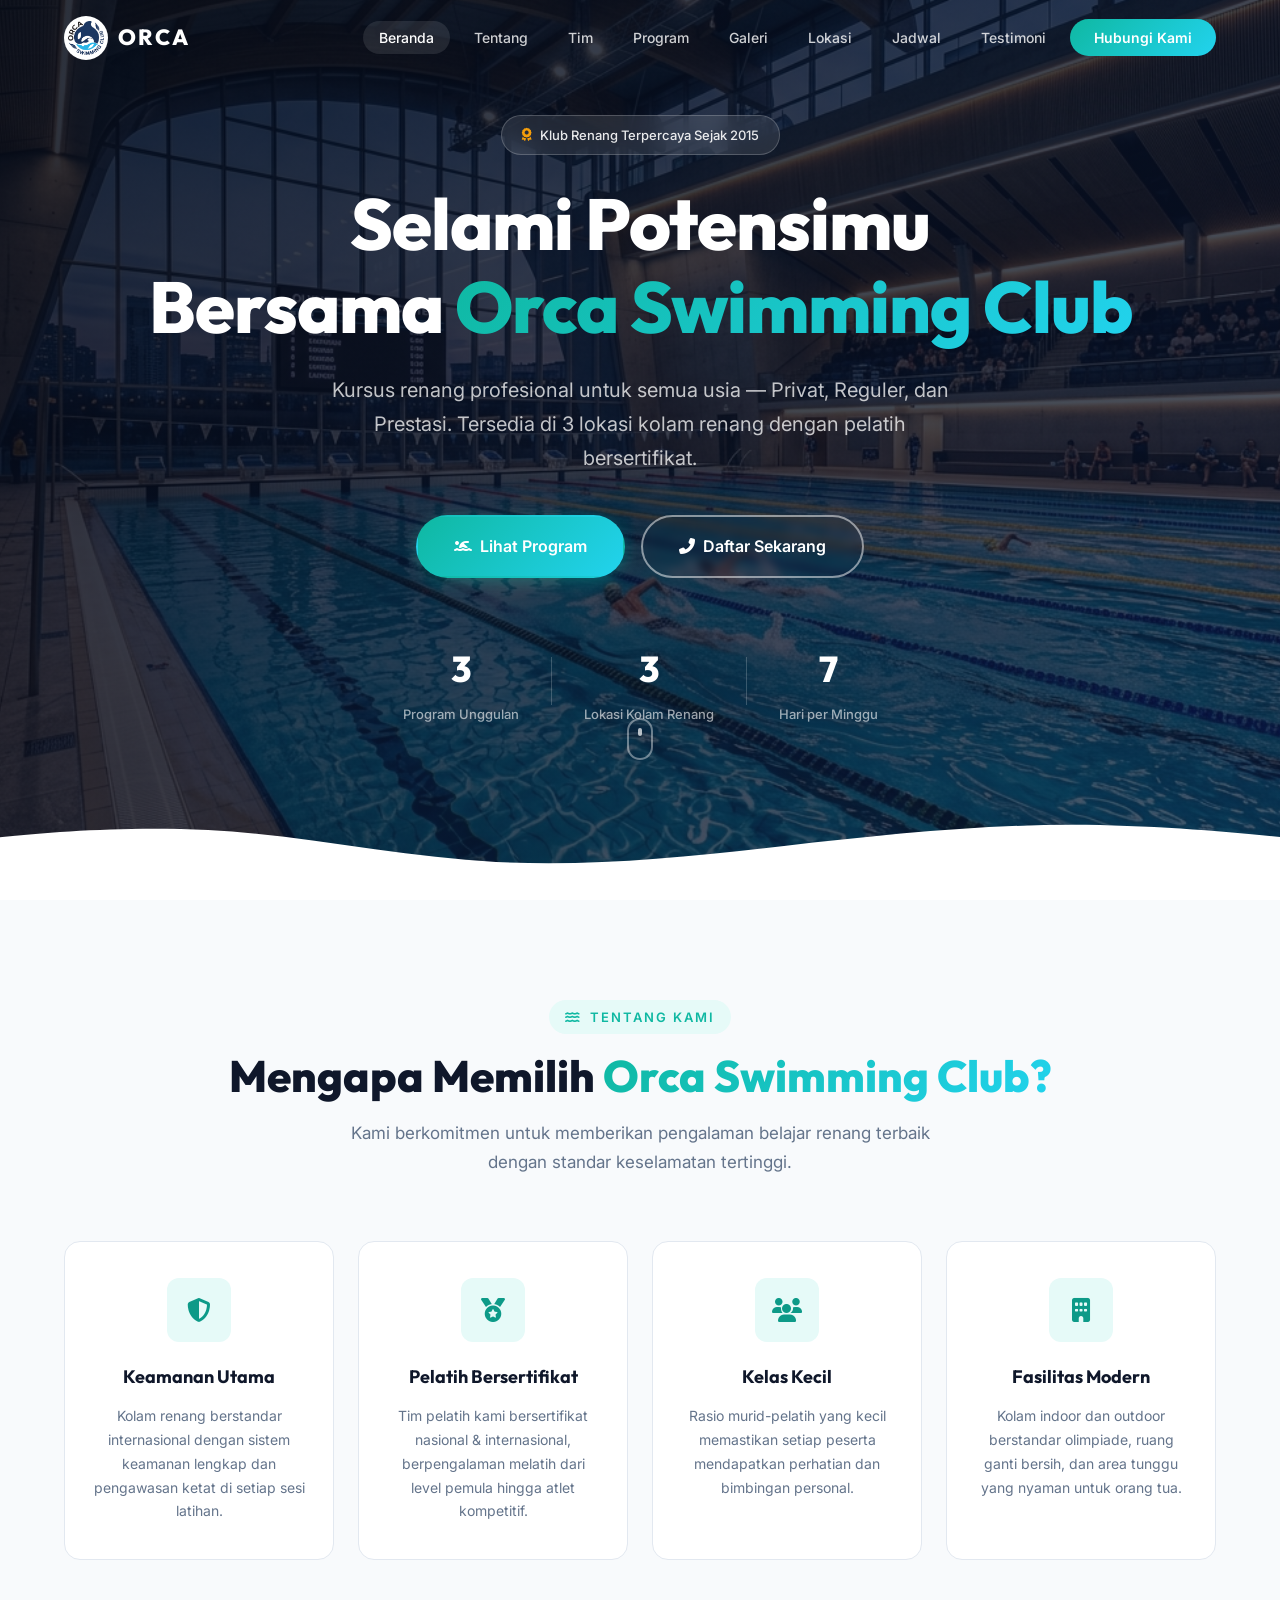
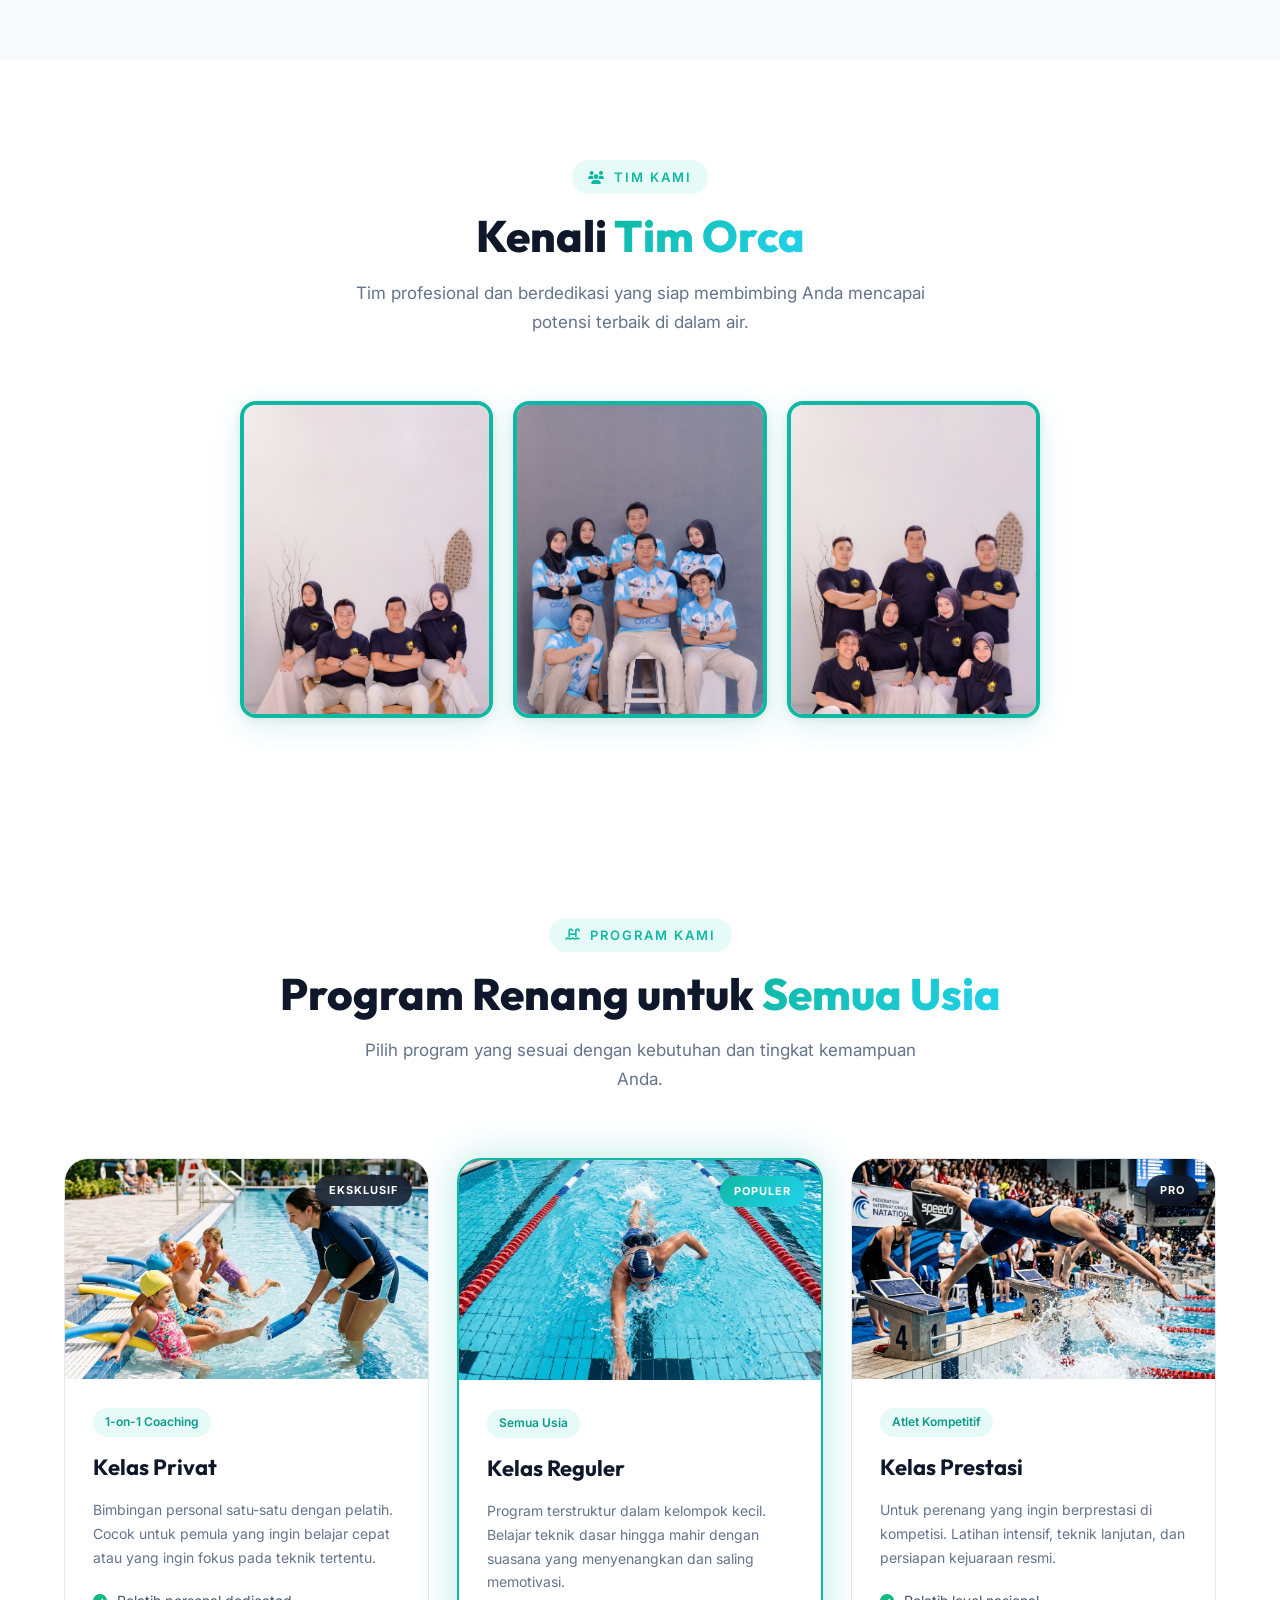
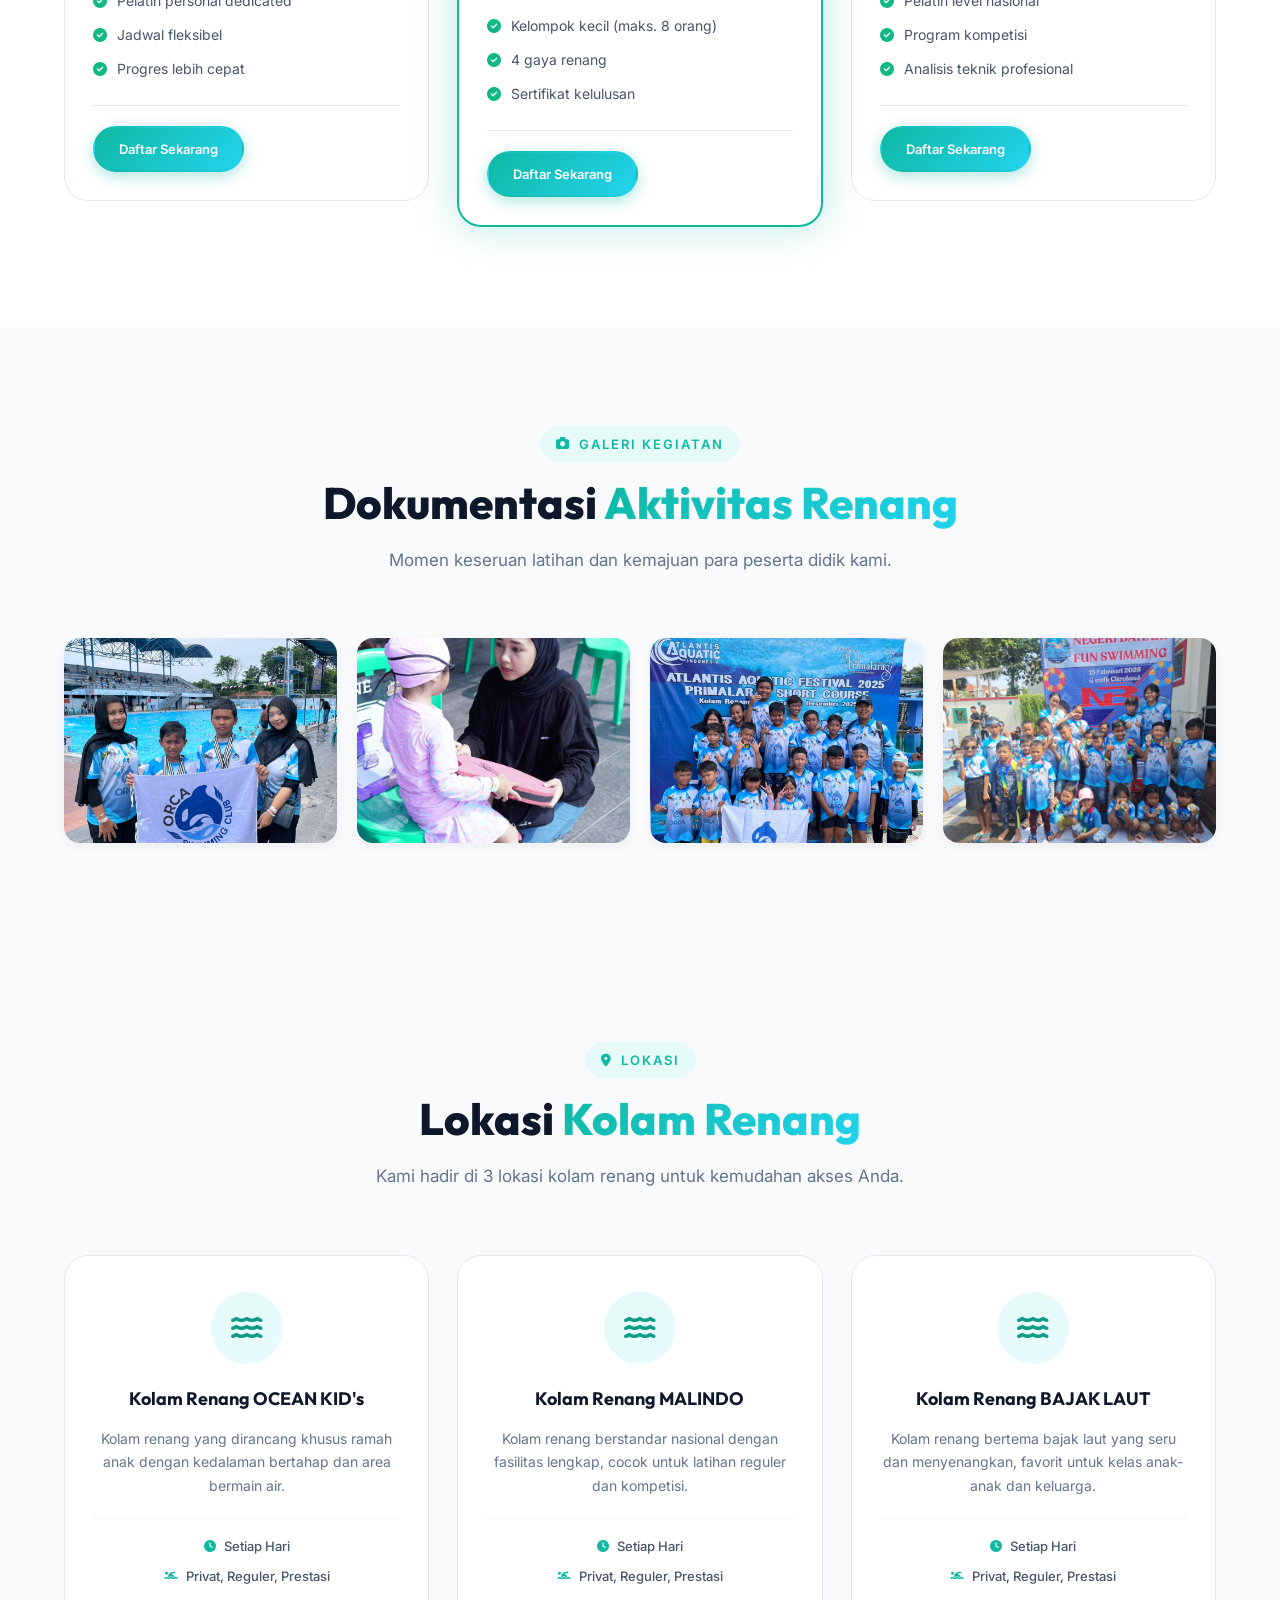
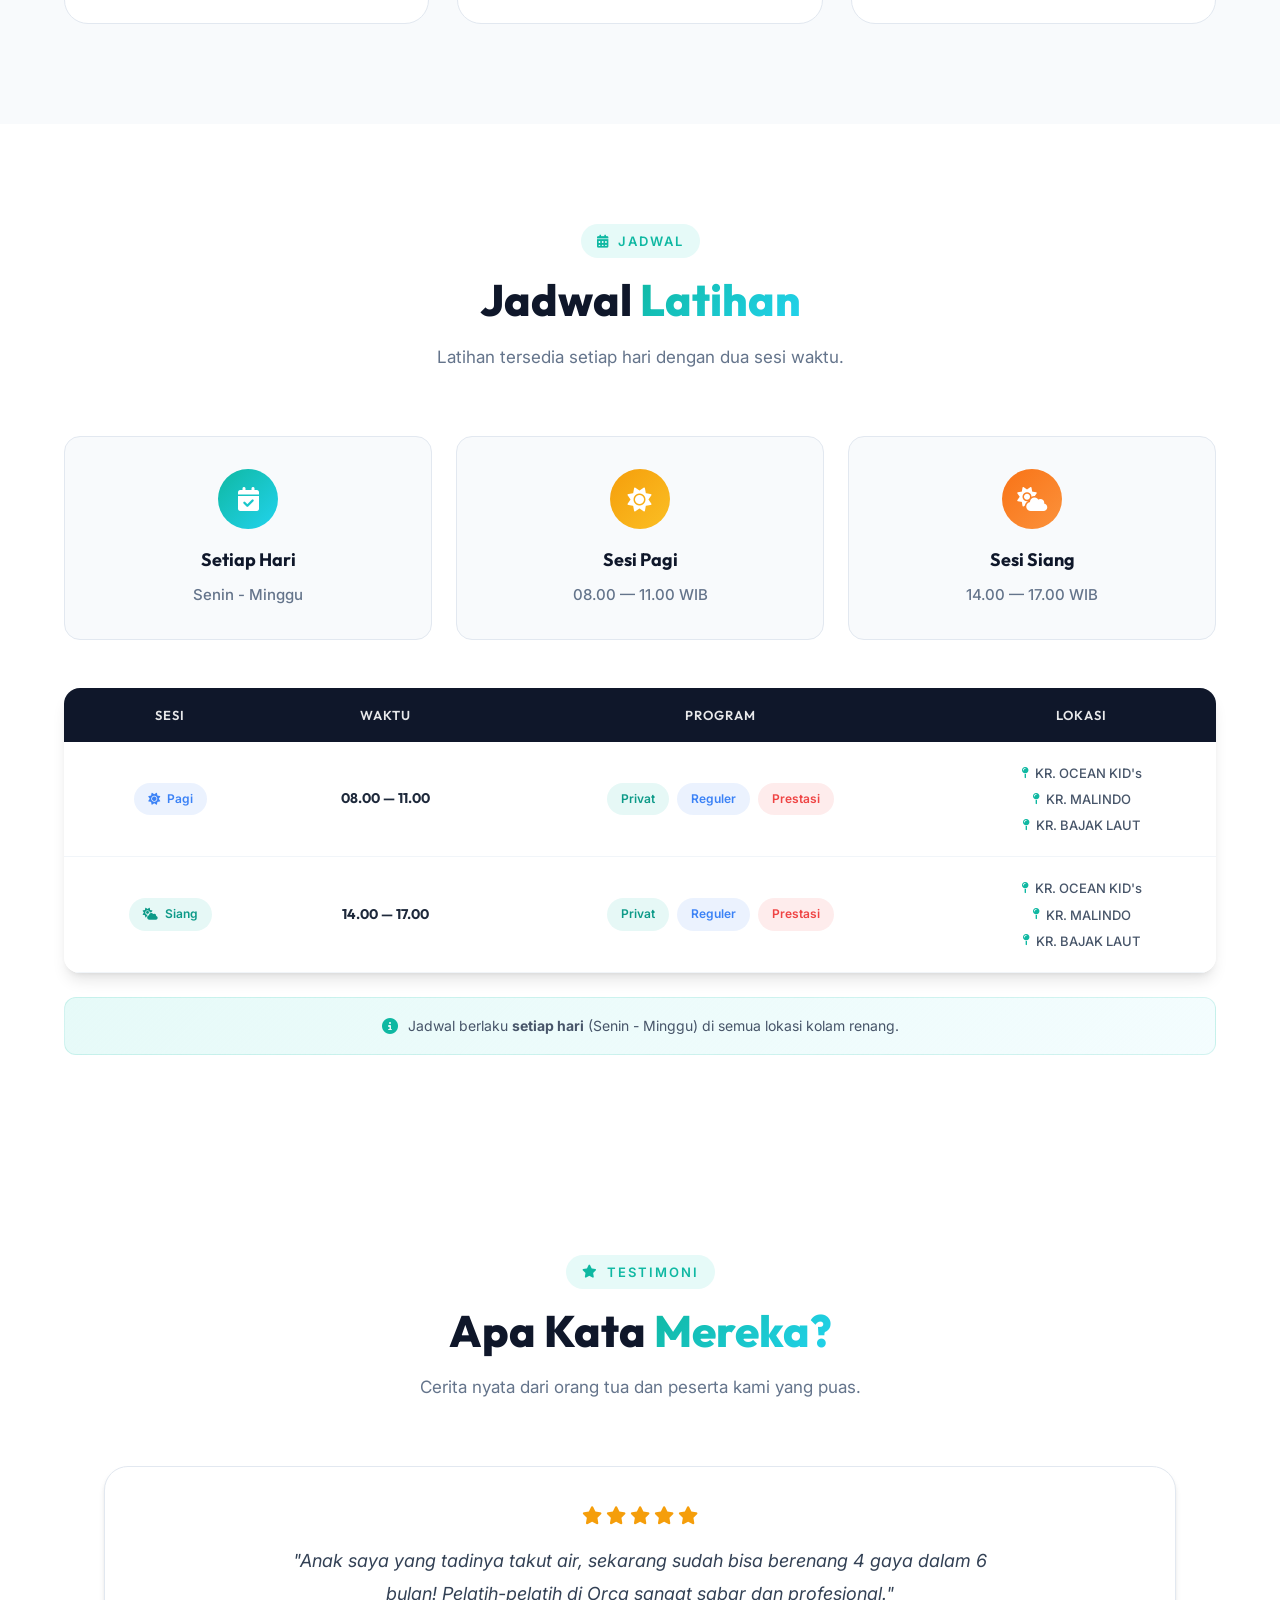
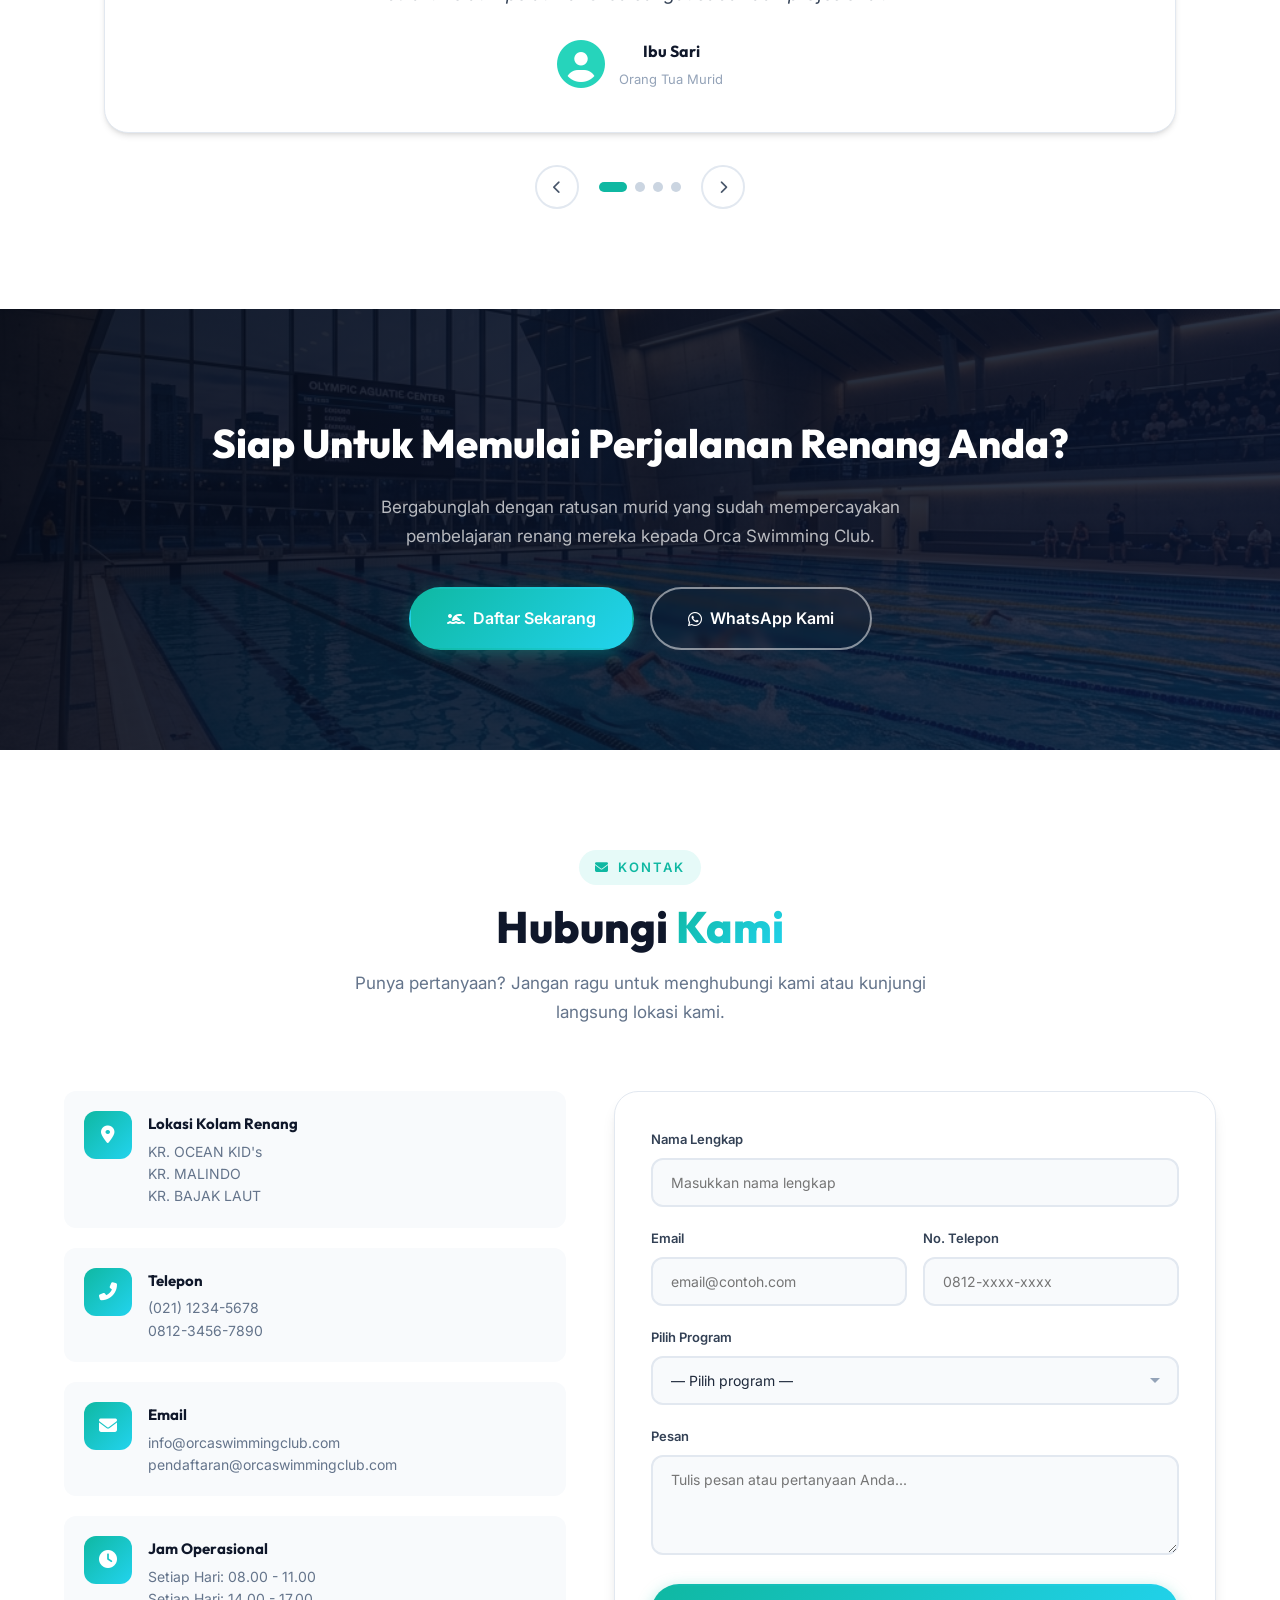
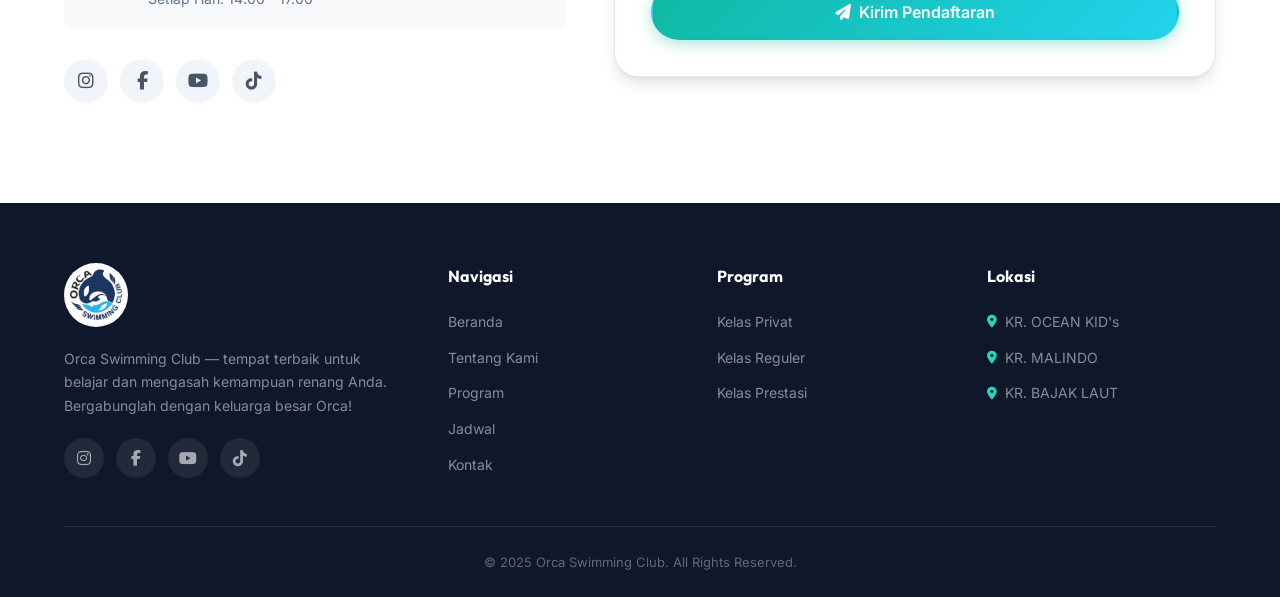
==== index.html @ 42ca0645 "Update logo to logo.png with circular rounded styling" ====
<!DOCTYPE html>
<html lang="id">
<head>
    <meta charset="UTF-8">
    <meta name="viewport" content="width=device-width, initial-scale=1.0">
    <title>Orca Swimming Club — Kursus Renang Terbaik</title>
    <meta name="description" content="Orca Swimming Club menyediakan kursus renang profesional untuk anak-anak, dewasa, dan atlet kompetitif. Bergabunglah sekarang!">
    <link rel="icon" href="assets/images/logo.png" type="image/png">
    <link rel="preconnect" href="https://fonts.googleapis.com">
    <link rel="preconnect" href="https://fonts.gstatic.com" crossorigin>
    <link href="https://fonts.googleapis.com/css2?family=Inter:wght@300;400;500;600;700;800;900&family=Outfit:wght@400;500;600;700;800&display=swap" rel="stylesheet">
    <link rel="stylesheet" href="https://cdnjs.cloudflare.com/ajax/libs/font-awesome/6.5.1/css/all.min.css">
    <link rel="stylesheet" href="style.css">
    <script src="https://identity.netlify.com/v1/netlify-identity-widget.js"></script>
</head>
<body>
    <!-- Preloader -->
    <div id="preloader">
        <div class="preloader-inner">
            <img src="assets/images/logo.png" alt="Orca Logo" class="preloader-logo">
            <div class="preloader-wave">
                <span></span><span></span><span></span><span></span><span></span>
            </div>
        </div>
    </div>

    <!-- Navigation -->
    <nav id="navbar" class="navbar">
        <div class="container nav-container">
            <a href="#home" class="nav-brand">
                <img src="assets/images/logo.png" alt="Orca Swimming Club Logo" class="nav-logo">
                <span class="nav-brand-text">ORCA</span>
            </a>
            <button id="nav-toggle" class="nav-toggle" aria-label="Toggle navigation">
                <span class="hamburger"></span>
            </button>
            <ul id="nav-menu" class="nav-menu">
                <li><a href="#home" class="nav-link active">Beranda</a></li>
                <li><a href="#about" class="nav-link">Tentang</a></li>
                <li><a href="#team" class="nav-link">Tim</a></li>
                <li><a href="#programs" class="nav-link">Program</a></li>
                <li><a href="#gallery" class="nav-link">Galeri</a></li>
                <li><a href="#locations" class="nav-link">Lokasi</a></li>
                <li><a href="#schedule" class="nav-link">Jadwal</a></li>
                <li><a href="#testimonials" class="nav-link">Testimoni</a></li>
                <li><a href="#contact" class="nav-link nav-cta">Hubungi Kami</a></li>
            </ul>
        </div>
    </nav>

    <!-- Hero Section -->
    <section id="home" class="hero">
        <div class="hero-bg">
            <img src="assets/images/hero_bg.png" alt="Olympic Swimming Pool" class="hero-bg-img">
            <div class="hero-overlay"></div>
        </div>
        <!-- Animated water ripple -->
        <div class="water-ripple"></div>
        <div class="container hero-content">
            <div class="hero-badge" data-animate="fade-down">
                <i class="fas fa-award"></i> Klub Renang Terpercaya Sejak 2015
            </div>
            <h1 class="hero-title" data-animate="fade-up">
                Selami Potensimu<br>
                Bersama <span class="text-gradient">Orca Swimming Club</span>
            </h1>
            <p class="hero-subtitle" data-animate="fade-up" data-delay="200">
                Kursus renang profesional untuk semua usia — Privat, Reguler, dan Prestasi. 
                Tersedia di 3 lokasi kolam renang dengan pelatih bersertifikat.
            </p>
            <div class="hero-actions" data-animate="fade-up" data-delay="400">
                <a href="#programs" class="btn btn-primary btn-lg">
                    <i class="fas fa-swimmer"></i> Lihat Program
                </a>
                <a href="#contact" class="btn btn-outline btn-lg">
                    <i class="fas fa-phone-alt"></i> Daftar Sekarang
                </a>
            </div>
            <div class="hero-stats" data-animate="fade-up" data-delay="600">
                <div class="hero-stat">
                    <span class="hero-stat-number" data-count="3">0</span>
                    <span class="hero-stat-label">Program Unggulan</span>
                </div>
                <div class="hero-stat-divider"></div>
                <div class="hero-stat">
                    <span class="hero-stat-number" data-count="3">0</span>
                    <span class="hero-stat-label">Lokasi Kolam Renang</span>
                </div>
                <div class="hero-stat-divider"></div>
                <div class="hero-stat">
                    <span class="hero-stat-number" data-count="7">0</span>
                    <span class="hero-stat-label">Hari per Minggu</span>
                </div>
            </div>
        </div>
        <a href="#about" class="scroll-indicator" aria-label="Scroll down">
            <div class="scroll-mouse">
                <div class="scroll-wheel"></div>
            </div>
        </a>
    </section>

    <!-- About Section -->
    <section id="about" class="about section">
        <div class="container">
            <div class="section-header" data-animate="fade-up">
                <span class="section-tag"><i class="fas fa-water"></i> Tentang Kami</span>
                <h2 class="section-title">Mengapa Memilih <span class="text-gradient">Orca Swimming Club?</span></h2>
                <p class="section-subtitle">Kami berkomitmen untuk memberikan pengalaman belajar renang terbaik dengan standar keselamatan tertinggi.</p>
            </div>
            <div class="about-grid">
                <div class="about-card" data-animate="fade-up" data-delay="0">
                    <div class="about-card-icon">
                        <i class="fas fa-shield-alt"></i>
                    </div>
                    <h3>Keamanan Utama</h3>
                    <p>Kolam renang berstandar internasional dengan sistem keamanan lengkap dan pengawasan ketat di setiap sesi latihan.</p>
                </div>
                <div class="about-card" data-animate="fade-up" data-delay="100">
                    <div class="about-card-icon">
                        <i class="fas fa-medal"></i>
                    </div>
                    <h3>Pelatih Bersertifikat</h3>
                    <p>Tim pelatih kami bersertifikat nasional & internasional, berpengalaman melatih dari level pemula hingga atlet kompetitif.</p>
                </div>
                <div class="about-card" data-animate="fade-up" data-delay="200">
                    <div class="about-card-icon">
                        <i class="fas fa-users"></i>
                    </div>
                    <h3>Kelas Kecil</h3>
                    <p>Rasio murid-pelatih yang kecil memastikan setiap peserta mendapatkan perhatian dan bimbingan personal.</p>
                </div>
                <div class="about-card" data-animate="fade-up" data-delay="300">
                    <div class="about-card-icon">
                        <i class="fas fa-building"></i>
                    </div>
                    <h3>Fasilitas Modern</h3>
                    <p>Kolam indoor dan outdoor berstandar olimpiade, ruang ganti bersih, dan area tunggu yang nyaman untuk orang tua.</p>
                </div>
            </div>
        </div>
    </section>

    <!-- Team Section -->
    <section id="team" class="team section">
        <div class="container">
            <div class="section-header" data-animate="fade-up">
                <span class="section-tag"><i class="fas fa-users"></i> Tim Kami</span>
                <h2 class="section-title">Kenali <span class="text-gradient">Tim Orca</span></h2>
                <p class="section-subtitle">Tim profesional dan berdedikasi yang siap membimbing Anda mencapai potensi terbaik di dalam air.</p>
            </div>
            <div class="team-gallery" data-animate="fade-up" data-delay="100">
                <div class="team-photo-card" data-animate="fade-up" data-delay="100">
                    <img src="assets/images/tim-1.jpeg" alt="Tim Orca Swimming Club">
                </div>
                <div class="team-photo-card" data-animate="fade-up" data-delay="200">
                    <img src="assets/images/tim-2.jpeg" alt="Tim Orca Swimming Club">
                </div>
                <div class="team-photo-card" data-animate="fade-up" data-delay="300">
                    <img src="assets/images/tim-3.jpeg" alt="Tim Orca Swimming Club">
                </div>
            </div>
        </div>
    </section>

    <!-- Programs Section -->
    <section id="programs" class="programs section">
        <div class="container">
            <div class="section-header" data-animate="fade-up">
                <span class="section-tag"><i class="fas fa-swimming-pool"></i> Program Kami</span>
                <h2 class="section-title">Program Renang untuk <span class="text-gradient">Semua Usia</span></h2>
                <p class="section-subtitle">Pilih program yang sesuai dengan kebutuhan dan tingkat kemampuan Anda.</p>
            </div>
            <div class="programs-grid">
                <!-- Privat Program -->
                <div class="program-card" data-animate="fade-up" data-delay="0">
                    <div class="program-card-image">
                        <img src="assets/images/kids_swimming.png" alt="Kelas Privat">
                        <div class="program-card-badge">Eksklusif</div>
                    </div>
                    <div class="program-card-body">
                        <div class="program-card-tag">1-on-1 Coaching</div>
                        <h3 class="program-card-title">Kelas Privat</h3>
                        <p class="program-card-desc">Bimbingan personal satu-satu dengan pelatih. Cocok untuk pemula yang ingin belajar cepat atau yang ingin fokus pada teknik tertentu.</p>
                        <ul class="program-card-features">
                            <li><i class="fas fa-check-circle"></i> Pelatih personal dedicated</li>
                            <li><i class="fas fa-check-circle"></i> Jadwal fleksibel</li>
                            <li><i class="fas fa-check-circle"></i> Progres lebih cepat</li>
                        </ul>
                        <div class="program-card-footer">
                            <a href="#contact" class="btn btn-primary btn-sm">Daftar Sekarang</a>
                        </div>
                    </div>
                </div>
                <!-- Reguler Program -->
                <div class="program-card featured" data-animate="fade-up" data-delay="150">
                    <div class="program-card-image">
                        <img src="assets/images/adults_swimming.png" alt="Kelas Reguler">
                        <div class="program-card-badge featured-badge">Populer</div>
                    </div>
                    <div class="program-card-body">
                        <div class="program-card-tag">Semua Usia</div>
                        <h3 class="program-card-title">Kelas Reguler</h3>
                        <p class="program-card-desc">Program terstruktur dalam kelompok kecil. Belajar teknik dasar hingga mahir dengan suasana yang menyenangkan dan saling memotivasi.</p>
                        <ul class="program-card-features">
                            <li><i class="fas fa-check-circle"></i> Kelompok kecil (maks. 8 orang)</li>
                            <li><i class="fas fa-check-circle"></i> 4 gaya renang</li>
                            <li><i class="fas fa-check-circle"></i> Sertifikat kelulusan</li>
                        </ul>
                        <div class="program-card-footer">
                            <a href="#contact" class="btn btn-primary btn-sm">Daftar Sekarang</a>
                        </div>
                    </div>
                </div>
                <!-- Prestasi Program -->
                <div class="program-card" data-animate="fade-up" data-delay="300">
                    <div class="program-card-image">
                        <img src="assets/images/competitive_swimming.png" alt="Kelas Prestasi">
                        <div class="program-card-badge">Pro</div>
                    </div>
                    <div class="program-card-body">
                        <div class="program-card-tag">Atlet Kompetitif</div>
                        <h3 class="program-card-title">Kelas Prestasi</h3>
                        <p class="program-card-desc">Untuk perenang yang ingin berprestasi di kompetisi. Latihan intensif, teknik lanjutan, dan persiapan kejuaraan resmi.</p>
                        <ul class="program-card-features">
                            <li><i class="fas fa-check-circle"></i> Pelatih level nasional</li>
                            <li><i class="fas fa-check-circle"></i> Program kompetisi</li>
                            <li><i class="fas fa-check-circle"></i> Analisis teknik profesional</li>
                        </ul>
                        <div class="program-card-footer">
                            <a href="#contact" class="btn btn-primary btn-sm">Daftar Sekarang</a>
                        </div>
                    </div>
                </div>
            </div>
        </div>
    </section>

    <!-- Gallery Section -->
    <section id="gallery" class="gallery section" style="background-color: var(--gray-50);">
        <div class="container">
            <div class="section-header" data-animate="fade-up">
                <span class="section-tag"><i class="fas fa-camera"></i> Galeri Kegiatan</span>
                <h2 class="section-title">Dokumentasi <span class="text-gradient">Aktivitas Renang</span></h2>
                <p class="section-subtitle">Momen keseruan latihan dan kemajuan para peserta didik kami.</p>
            </div>
            <div class="activities-grid" id="mainGallery" data-animate="fade-up" data-delay="100">
                <!-- Javascript will load images from localStorage here, but here are some fallbacks -->
                <p style="text-align:center; color:var(--gray-500); grid-column: 1/-1;">Belum ada foto kegiatan.</p>
            </div>
        </div>
    </section>

    <!-- Locations Section -->
    <section id="locations" class="locations section">
        <div class="container">
            <div class="section-header" data-animate="fade-up">
                <span class="section-tag"><i class="fas fa-map-marker-alt"></i> Lokasi</span>
                <h2 class="section-title">Lokasi <span class="text-gradient">Kolam Renang</span></h2>
                <p class="section-subtitle">Kami hadir di 3 lokasi kolam renang untuk kemudahan akses Anda.</p>
            </div>
            <div class="locations-grid">
                <div class="location-card" data-animate="fade-up" data-delay="0">
                    <div class="location-card-icon">
                        <i class="fas fa-water"></i>
                    </div>
                    <h3>Kolam Renang OCEAN KID's</h3>
                    <p>Kolam renang yang dirancang khusus ramah anak dengan kedalaman bertahap dan area bermain air.</p>
                    <div class="location-meta">
                        <span><i class="fas fa-clock"></i> Setiap Hari</span>
                        <span><i class="fas fa-swimmer"></i> Privat, Reguler, Prestasi</span>
                    </div>
                </div>
                <div class="location-card" data-animate="fade-up" data-delay="150">
                    <div class="location-card-icon">
                        <i class="fas fa-water"></i>
                    </div>
                    <h3>Kolam Renang MALINDO</h3>
                    <p>Kolam renang berstandar nasional dengan fasilitas lengkap, cocok untuk latihan reguler dan kompetisi.</p>
                    <div class="location-meta">
                        <span><i class="fas fa-clock"></i> Setiap Hari</span>
                        <span><i class="fas fa-swimmer"></i> Privat, Reguler, Prestasi</span>
                    </div>
                </div>
                <div class="location-card" data-animate="fade-up" data-delay="300">
                    <div class="location-card-icon">
                        <i class="fas fa-water"></i>
                    </div>
                    <h3>Kolam Renang BAJAK LAUT</h3>
                    <p>Kolam renang bertema bajak laut yang seru dan menyenangkan, favorit untuk kelas anak-anak dan keluarga.</p>
                    <div class="location-meta">
                        <span><i class="fas fa-clock"></i> Setiap Hari</span>
                        <span><i class="fas fa-swimmer"></i> Privat, Reguler, Prestasi</span>
                    </div>
                </div>
            </div>
        </div>
    </section>

    <!-- Schedule Section -->
    <section id="schedule" class="schedule section">
        <div class="container">
            <div class="section-header" data-animate="fade-up">
                <span class="section-tag"><i class="fas fa-calendar-alt"></i> Jadwal</span>
                <h2 class="section-title">Jadwal <span class="text-gradient">Latihan</span></h2>
                <p class="section-subtitle">Latihan tersedia setiap hari dengan dua sesi waktu.</p>
            </div>
            <div class="schedule-info-cards" data-animate="fade-up" data-delay="100">
                <div class="schedule-info-card">
                    <div class="schedule-info-icon">
                        <i class="fas fa-calendar-check"></i>
                    </div>
                    <h3>Setiap Hari</h3>
                    <p>Senin - Minggu</p>
                </div>
                <div class="schedule-info-card">
                    <div class="schedule-info-icon morning">
                        <i class="fas fa-sun"></i>
                    </div>
                    <h3>Sesi Pagi</h3>
                    <p>08.00 — 11.00 WIB</p>
                </div>
                <div class="schedule-info-card">
                    <div class="schedule-info-icon afternoon">
                        <i class="fas fa-cloud-sun"></i>
                    </div>
                    <h3>Sesi Siang</h3>
                    <p>14.00 — 17.00 WIB</p>
                </div>
            </div>
            <div class="schedule-table-wrapper active" data-animate="fade-up" data-delay="200">
                <table class="schedule-table">
                    <thead>
                        <tr>
                            <th>Sesi</th>
                            <th>Waktu</th>
                            <th>Program</th>
                            <th>Lokasi</th>
                        </tr>
                    </thead>
                    <tbody>
                        <tr>
                            <td><span class="schedule-badge kids"><i class="fas fa-sun"></i> Pagi</span></td>
                            <td class="time-cell">08.00 — 11.00</td>
                            <td>
                                <span class="schedule-badge adults">Privat</span>
                                <span class="schedule-badge kids">Reguler</span>
                                <span class="schedule-badge competitive">Prestasi</span>
                            </td>
                            <td>
                                <div class="schedule-locations">
                                    <span><i class="fas fa-map-pin"></i> KR. OCEAN KID's</span>
                                    <span><i class="fas fa-map-pin"></i> KR. MALINDO</span>
                                    <span><i class="fas fa-map-pin"></i> KR. BAJAK LAUT</span>
                                </div>
                            </td>
                        </tr>
                        <tr>
                            <td><span class="schedule-badge adults"><i class="fas fa-cloud-sun"></i> Siang</span></td>
                            <td class="time-cell">14.00 — 17.00</td>
                            <td>
                                <span class="schedule-badge adults">Privat</span>
                                <span class="schedule-badge kids">Reguler</span>
                                <span class="schedule-badge competitive">Prestasi</span>
                            </td>
                            <td>
                                <div class="schedule-locations">
                                    <span><i class="fas fa-map-pin"></i> KR. OCEAN KID's</span>
                                    <span><i class="fas fa-map-pin"></i> KR. MALINDO</span>
                                    <span><i class="fas fa-map-pin"></i> KR. BAJAK LAUT</span>
                                </div>
                            </td>
                        </tr>
                    </tbody>
                </table>
            </div>
            <div class="schedule-note" data-animate="fade-up" data-delay="300">
                <i class="fas fa-info-circle"></i>
                <p>Jadwal berlaku <strong>setiap hari</strong> (Senin - Minggu) di semua lokasi kolam renang.</p>
            </div>
        </div>
    </section>

    <!-- Testimonials Section -->
    <section id="testimonials" class="testimonials section">
        <div class="container">
            <div class="section-header" data-animate="fade-up">
                <span class="section-tag"><i class="fas fa-star"></i> Testimoni</span>
                <h2 class="section-title">Apa Kata <span class="text-gradient">Mereka?</span></h2>
                <p class="section-subtitle">Cerita nyata dari orang tua dan peserta kami yang puas.</p>
            </div>
            <div class="testimonials-slider" data-animate="fade-up" data-delay="200">
                <div class="testimonial-track" id="testimonial-track">
                    <div class="testimonial-card">
                        <div class="testimonial-stars">
                            <i class="fas fa-star"></i><i class="fas fa-star"></i><i class="fas fa-star"></i><i class="fas fa-star"></i><i class="fas fa-star"></i>
                        </div>
                        <p class="testimonial-text">"Anak saya yang tadinya takut air, sekarang sudah bisa berenang 4 gaya dalam 6 bulan! Pelatih-pelatih di Orca sangat sabar dan profesional."</p>
                        <div class="testimonial-author">
                            <div class="testimonial-avatar">
                                <i class="fas fa-user-circle"></i>
                            </div>
                            <div>
                                <strong>Ibu Sari</strong>
                                <span>Orang Tua Murid</span>
                            </div>
                        </div>
                    </div>
                    <div class="testimonial-card">
                        <div class="testimonial-stars">
                            <i class="fas fa-star"></i><i class="fas fa-star"></i><i class="fas fa-star"></i><i class="fas fa-star"></i><i class="fas fa-star"></i>
                        </div>
                        <p class="testimonial-text">"Saya belajar renang di usia 35 tahun dan tidak pernah menyesal memilih Orca. Sekarang renang sudah jadi hobi rutin saya setiap minggu."</p>
                        <div class="testimonial-author">
                            <div class="testimonial-avatar">
                                <i class="fas fa-user-circle"></i>
                            </div>
                            <div>
                                <strong>Pak Budi</strong>
                                <span>Peserta Kelas Dewasa</span>
                            </div>
                        </div>
                    </div>
                    <div class="testimonial-card">
                        <div class="testimonial-stars">
                            <i class="fas fa-star"></i><i class="fas fa-star"></i><i class="fas fa-star"></i><i class="fas fa-star"></i><i class="fas fa-star"></i>
                        </div>
                        <p class="testimonial-text">"Berkat program kompetitif Orca, anak saya berhasil meraih medali emas di kejuaraan renang daerah. Terima kasih Orca!"</p>
                        <div class="testimonial-author">
                            <div class="testimonial-avatar">
                                <i class="fas fa-user-circle"></i>
                            </div>
                            <div>
                                <strong>Pak Andi</strong>
                                <span>Orang Tua Atlet</span>
                            </div>
                        </div>
                    </div>
                    <div class="testimonial-card">
                        <div class="testimonial-stars">
                            <i class="fas fa-star"></i><i class="fas fa-star"></i><i class="fas fa-star"></i><i class="fas fa-star"></i><i class="fas fa-star-half-alt"></i>
                        </div>
                        <p class="testimonial-text">"Fasilitas bersih, pelatih ramah, dan jadwal fleksibel. Tiga anak saya semua belajar renang di sini. Highly recommended!"</p>
                        <div class="testimonial-author">
                            <div class="testimonial-avatar">
                                <i class="fas fa-user-circle"></i>
                            </div>
                            <div>
                                <strong>Ibu Dewi</strong>
                                <span>Orang Tua 3 Murid</span>
                            </div>
                        </div>
                    </div>
                </div>
                <div class="testimonial-controls">
                    <button id="prev-testimonial" class="testimonial-btn" aria-label="Previous testimonial">
                        <i class="fas fa-chevron-left"></i>
                    </button>
                    <div class="testimonial-dots" id="testimonial-dots"></div>
                    <button id="next-testimonial" class="testimonial-btn" aria-label="Next testimonial">
                        <i class="fas fa-chevron-right"></i>
                    </button>
                </div>
            </div>
        </div>
    </section>

    <!-- CTA Section -->
    <section class="cta-section">
        <div class="cta-bg">
            <img src="assets/images/hero_bg.png" alt="Swimming Pool" class="cta-bg-img">
            <div class="cta-overlay"></div>
        </div>
        <div class="container cta-content" data-animate="fade-up">
            <h2 class="cta-title">Siap Untuk Memulai Perjalanan Renang Anda?</h2>
            <p class="cta-subtitle">Bergabunglah dengan ratusan murid yang sudah mempercayakan pembelajaran renang mereka kepada Orca Swimming Club.</p>
            <div class="cta-actions">
                <a href="#contact" class="btn btn-primary btn-lg"><i class="fas fa-swimmer"></i> Daftar Sekarang</a>
                <a href="https://wa.me/6281234567890" class="btn btn-outline btn-lg" target="_blank"><i class="fab fa-whatsapp"></i> WhatsApp Kami</a>
            </div>
        </div>
    </section>

    <!-- Contact Section -->
    <section id="contact" class="contact section">
        <div class="container">
            <div class="section-header" data-animate="fade-up">
                <span class="section-tag"><i class="fas fa-envelope"></i> Kontak</span>
                <h2 class="section-title">Hubungi <span class="text-gradient">Kami</span></h2>
                <p class="section-subtitle">Punya pertanyaan? Jangan ragu untuk menghubungi kami atau kunjungi langsung lokasi kami.</p>
            </div>
            <div class="contact-grid">
                <div class="contact-info" data-animate="fade-up" data-delay="0">
                    <div class="contact-info-card">
                        <div class="contact-icon">
                            <i class="fas fa-map-marker-alt"></i>
                        </div>
                        <div>
                            <h4>Lokasi Kolam Renang</h4>
                            <p>KR. OCEAN KID's<br>KR. MALINDO<br>KR. BAJAK LAUT</p>
                        </div>
                    </div>
                    <div class="contact-info-card">
                        <div class="contact-icon">
                            <i class="fas fa-phone-alt"></i>
                        </div>
                        <div>
                            <h4>Telepon</h4>
                            <p>(021) 1234-5678<br>0812-3456-7890</p>
                        </div>
                    </div>
                    <div class="contact-info-card">
                        <div class="contact-icon">
                            <i class="fas fa-envelope"></i>
                        </div>
                        <div>
                            <h4>Email</h4>
                            <p>info@orcaswimmingclub.com<br>pendaftaran@orcaswimmingclub.com</p>
                        </div>
                    </div>
                    <div class="contact-info-card">
                        <div class="contact-icon">
                            <i class="fas fa-clock"></i>
                        </div>
                        <div>
                            <h4>Jam Operasional</h4>
                            <p>Setiap Hari: 08.00 - 11.00<br>Setiap Hari: 14.00 - 17.00</p>
                        </div>
                    </div>
                    <div class="contact-socials">
                        <a href="#" class="social-link" aria-label="Instagram"><i class="fab fa-instagram"></i></a>
                        <a href="#" class="social-link" aria-label="Facebook"><i class="fab fa-facebook-f"></i></a>
                        <a href="#" class="social-link" aria-label="YouTube"><i class="fab fa-youtube"></i></a>
                        <a href="#" class="social-link" aria-label="TikTok"><i class="fab fa-tiktok"></i></a>
                    </div>
                </div>
                <form id="contact-form" class="contact-form" data-animate="fade-up" data-delay="200">
                    <div class="form-group">
                        <label for="name">Nama Lengkap</label>
                        <input type="text" id="name" name="name" placeholder="Masukkan nama lengkap" required>
                    </div>
                    <div class="form-row">
                        <div class="form-group">
                            <label for="email">Email</label>
                            <input type="email" id="email" name="email" placeholder="email@contoh.com" required>
                        </div>
                        <div class="form-group">
                            <label for="phone">No. Telepon</label>
                            <input type="tel" id="phone" name="phone" placeholder="0812-xxxx-xxxx" required>
                        </div>
                    </div>
                    <div class="form-group">
                        <label for="program">Pilih Program</label>
                        <select id="program" name="program" required>
                            <option value="" disabled selected>— Pilih program —</option>
                            <option value="privat">Kelas Privat</option>
                            <option value="reguler">Kelas Reguler</option>
                            <option value="prestasi">Kelas Prestasi</option>
                        </select>
                    </div>
                    <div class="form-group">
                        <label for="message">Pesan</label>
                        <textarea id="message" name="message" rows="4" placeholder="Tulis pesan atau pertanyaan Anda..."></textarea>
                    </div>
                    <button type="submit" class="btn btn-primary btn-lg btn-full" id="submit-btn">
                        <i class="fas fa-paper-plane"></i> Kirim Pendaftaran
                    </button>
                </form>
            </div>
        </div>
    </section>

    <!-- Footer -->
    <footer class="footer">
        <div class="container">
            <div class="footer-grid">
                <div class="footer-brand">
                    <img src="assets/images/logo.png" alt="Orca Swimming Club" class="footer-logo">
                    <p>Orca Swimming Club — tempat terbaik untuk belajar dan mengasah kemampuan renang Anda. Bergabunglah dengan keluarga besar Orca!</p>
                    <div class="footer-socials">
                        <a href="#" aria-label="Instagram"><i class="fab fa-instagram"></i></a>
                        <a href="#" aria-label="Facebook"><i class="fab fa-facebook-f"></i></a>
                        <a href="#" aria-label="YouTube"><i class="fab fa-youtube"></i></a>
                        <a href="#" aria-label="TikTok"><i class="fab fa-tiktok"></i></a>
                    </div>
                </div>
                <div class="footer-links">
                    <h4>Navigasi</h4>
                    <ul>
                        <li><a href="#home">Beranda</a></li>
                        <li><a href="#about">Tentang Kami</a></li>
                        <li><a href="#programs">Program</a></li>
                        <li><a href="#schedule">Jadwal</a></li>
                        <li><a href="#contact">Kontak</a></li>
                    </ul>
                </div>
                <div class="footer-links">
                    <h4>Program</h4>
                    <ul>
                        <li><a href="#programs">Kelas Privat</a></li>
                        <li><a href="#programs">Kelas Reguler</a></li>
                        <li><a href="#programs">Kelas Prestasi</a></li>
                    </ul>
                </div>
                <div class="footer-links">
                    <h4>Lokasi</h4>
                    <ul>
                        <li><i class="fas fa-map-marker-alt"></i> KR. OCEAN KID's</li>
                        <li><i class="fas fa-map-marker-alt"></i> KR. MALINDO</li>
                        <li><i class="fas fa-map-marker-alt"></i> KR. BAJAK LAUT</li>
                    </ul>
                </div>
            </div>
            <div class="footer-bottom">
                <p>&copy; 2025 Orca Swimming Club. All Rights Reserved.</p>
            </div>
        </div>
    </footer>

    <!-- Back to Top -->
    <button id="back-to-top" class="back-to-top" aria-label="Back to top">
        <i class="fas fa-arrow-up"></i>
    </button>

    <script src="script.js"></script>
    <script>
      if (window.netlifyIdentity) {
        window.netlifyIdentity.on("init", user => {
          if (!user) {
            window.netlifyIdentity.on("login", () => {
              document.location.href = "/admin/";
            });
          }
        });
      }
    </script>
</body>
</html>
---- style.css ----
/* ===========================
   CSS VARIABLES & DESIGN TOKENS
   =========================== */
:root {
    /* Primary palette - ocean teal/navy */
    --primary-50: #e6faf8;
    --primary-100: #b3f0e8;
    --primary-200: #80e6d8;
    --primary-300: #4ddcc8;
    --primary-400: #26d4bb;
    --primary-500: #0fb8a2;
    --primary-600: #0d9a88;
    --primary-700: #0a7a6c;
    --primary-800: #075a50;
    --primary-900: #043a34;

    /* Accent - deep navy */
    --navy-50: #e8ecf4;
    --navy-100: #b8c3dc;
    --navy-200: #889ac4;
    --navy-300: #5871ac;
    --navy-400: #37529a;
    --navy-500: #1a3a7a;
    --navy-600: #142e63;
    --navy-700: #0f224a;
    --navy-800: #0a1632;
    --navy-900: #050b19;

    /* Accent blues */
    --aqua-400: #22d3ee;
    --aqua-500: #06b6d4;
    --sky-400: #38bdf8;

    /* Neutrals */
    --gray-50: #f8fafc;
    --gray-100: #f1f5f9;
    --gray-200: #e2e8f0;
    --gray-300: #cbd5e1;
    --gray-400: #94a3b8;
    --gray-500: #64748b;
    --gray-600: #475569;
    --gray-700: #334155;
    --gray-800: #1e293b;
    --gray-900: #0f172a;

    /* Semantic */
    --success: #10b981;
    --warning: #f59e0b;
    --danger: #ef4444;

    /* Gradients */
    --gradient-primary: linear-gradient(135deg, var(--primary-500), var(--aqua-400));
    --gradient-hero: linear-gradient(135deg, rgba(5, 11, 25, 0.85), rgba(10, 22, 50, 0.7));
    --gradient-card: linear-gradient(180deg, rgba(255,255,255,0) 0%, rgba(255,255,255,0.02) 100%);
    --gradient-glass: linear-gradient(135deg, rgba(255,255,255,0.1), rgba(255,255,255,0.05));

    /* Shadows */
    --shadow-sm: 0 1px 2px rgba(0,0,0,0.05);
    --shadow-md: 0 4px 6px -1px rgba(0,0,0,0.1), 0 2px 4px -2px rgba(0,0,0,0.1);
    --shadow-lg: 0 10px 15px -3px rgba(0,0,0,0.1), 0 4px 6px -4px rgba(0,0,0,0.1);
    --shadow-xl: 0 20px 25px -5px rgba(0,0,0,0.1), 0 8px 10px -6px rgba(0,0,0,0.1);
    --shadow-2xl: 0 25px 50px -12px rgba(0,0,0,0.25);
    --shadow-glow: 0 0 40px rgba(15, 184, 162, 0.3);

    /* Typography */
    --font-heading: 'Outfit', sans-serif;
    --font-body: 'Inter', sans-serif;

    /* Spacing */
    --section-padding: 100px 0;
    --container-max: 1200px;

    /* Border radius */
    --radius-sm: 8px;
    --radius-md: 12px;
    --radius-lg: 16px;
    --radius-xl: 24px;
    --radius-full: 9999px;

    /* Transitions */
    --transition-fast: 0.2s ease;
    --transition-normal: 0.3s ease;
    --transition-slow: 0.5s ease;
}

/* ===========================
   RESET & BASE
   =========================== */
*, *::before, *::after {
    margin: 0;
    padding: 0;
    box-sizing: border-box;
}

html {
    scroll-behavior: smooth;
    scroll-padding-top: 80px;
}

body {
    font-family: var(--font-body);
    font-size: 16px;
    line-height: 1.7;
    color: var(--gray-700);
    background-color: #ffffff;
    overflow-x: hidden;
    -webkit-font-smoothing: antialiased;
    -moz-osx-font-smoothing: grayscale;
}

body.loading {
    overflow: hidden;
}

img {
    max-width: 100%;
    height: auto;
    display: block;
}

a {
    text-decoration: none;
    color: inherit;
    transition: color var(--transition-fast);
}

ul {
    list-style: none;
}

.container {
    max-width: var(--container-max);
    margin: 0 auto;
    padding: 0 24px;
}

.section {
    padding: var(--section-padding);
    position: relative;
}

/* ===========================
   UTILITY CLASSES
   =========================== */
.text-gradient {
    background: var(--gradient-primary);
    -webkit-background-clip: text;
    -webkit-text-fill-color: transparent;
    background-clip: text;
}

/* ===========================
   PRELOADER
   =========================== */
#preloader {
    position: fixed;
    inset: 0;
    z-index: 10000;
    background: var(--gray-900);
    display: flex;
    align-items: center;
    justify-content: center;
    transition: opacity 0.6s ease, visibility 0.6s ease;
}

#preloader.hidden {
    opacity: 0;
    visibility: hidden;
}

.preloader-inner {
    display: flex;
    flex-direction: column;
    align-items: center;
    gap: 24px;
}

.preloader-logo {
    width: 80px;
    height: 80px;
    background-color: #ffffff;
    border-radius: 50%;
    padding: 8px;
    object-fit: contain;
    animation: preloaderPulse 1.5s ease-in-out infinite;
}

@keyframes preloaderPulse {
    0%, 100% { transform: scale(1); opacity: 1; }
    50% { transform: scale(1.1); opacity: 0.7; }
}

.preloader-wave {
    display: flex;
    gap: 5px;
    align-items: flex-end;
    height: 30px;
}

.preloader-wave span {
    width: 5px;
    height: 10px;
    background: var(--gradient-primary);
    border-radius: 3px;
    animation: preloaderWave 1s ease-in-out infinite;
}

.preloader-wave span:nth-child(2) { animation-delay: 0.1s; }
.preloader-wave span:nth-child(3) { animation-delay: 0.2s; }
.preloader-wave span:nth-child(4) { animation-delay: 0.3s; }
.preloader-wave span:nth-child(5) { animation-delay: 0.4s; }

@keyframes preloaderWave {
    0%, 100% { height: 10px; }
    50% { height: 28px; }
}

/* ===========================
   BUTTONS
   =========================== */
.btn {
    display: inline-flex;
    align-items: center;
    gap: 8px;
    font-family: var(--font-body);
    font-weight: 600;
    font-size: 14px;
    border: 2px solid transparent;
    border-radius: var(--radius-full);
    cursor: pointer;
    transition: all var(--transition-normal);
    text-align: center;
    white-space: nowrap;
}

.btn-sm {
    padding: 10px 24px;
    font-size: 13px;
}

.btn-lg {
    padding: 16px 36px;
    font-size: 16px;
}

.btn-primary {
    background: var(--gradient-primary);
    color: #fff;
    border-color: transparent;
    box-shadow: 0 4px 15px rgba(15, 184, 162, 0.35);
}

.btn-primary:hover {
    transform: translateY(-2px);
    box-shadow: 0 8px 25px rgba(15, 184, 162, 0.45);
}

.btn-outline {
    background: transparent;
    color: #fff;
    border-color: rgba(255,255,255,0.5);
    backdrop-filter: blur(4px);
}

.btn-outline:hover {
    background: rgba(255,255,255,0.1);
    border-color: #fff;
    transform: translateY(-2px);
}

.btn-full {
    width: 100%;
    justify-content: center;
}

/* ===========================
   NAVIGATION
   =========================== */
.navbar {
    position: fixed;
    top: 0;
    left: 0;
    right: 0;
    z-index: 1000;
    padding: 16px 0;
    transition: all var(--transition-normal);
}

.navbar.scrolled {
    background: rgba(15, 23, 42, 0.95);
    backdrop-filter: blur(20px);
    -webkit-backdrop-filter: blur(20px);
    padding: 10px 0;
    box-shadow: 0 4px 30px rgba(0,0,0,0.15);
}

.nav-container {
    display: flex;
    align-items: center;
    justify-content: space-between;
}

.nav-brand {
    display: flex;
    align-items: center;
    gap: 10px;
    z-index: 1001;
}

.nav-logo {
    width: 44px;
    height: 44px;
    background-color: #ffffff;
    border-radius: 50%;
    padding: 4px;
    object-fit: contain;
}

.nav-brand-text {
    font-family: var(--font-heading);
    font-size: 22px;
    font-weight: 800;
    color: #fff;
    letter-spacing: 2px;
}

.nav-menu {
    display: flex;
    align-items: center;
    gap: 8px;
}

.nav-link {
    color: rgba(255,255,255,0.8);
    font-size: 14px;
    font-weight: 500;
    padding: 8px 16px;
    border-radius: var(--radius-full);
    transition: all var(--transition-fast);
    position: relative;
}

.nav-link:hover,
.nav-link.active {
    color: #fff;
    background: rgba(255,255,255,0.1);
}

.nav-link.nav-cta {
    background: var(--gradient-primary);
    color: #fff;
    padding: 10px 24px;
    font-weight: 600;
}

.nav-link.nav-cta:hover {
    box-shadow: var(--shadow-glow);
    transform: translateY(-1px);
}

/* Hamburger */
.nav-toggle {
    display: none;
    background: none;
    border: none;
    cursor: pointer;
    padding: 8px;
    z-index: 1001;
}

.hamburger {
    display: block;
    width: 24px;
    height: 2px;
    background: #fff;
    position: relative;
    transition: all var(--transition-normal);
}

.hamburger::before,
.hamburger::after {
    content: '';
    position: absolute;
    width: 24px;
    height: 2px;
    background: #fff;
    transition: all var(--transition-normal);
}

.hamburger::before { top: -7px; }
.hamburger::after { top: 7px; }

.nav-toggle.active .hamburger {
    background: transparent;
}

.nav-toggle.active .hamburger::before {
    top: 0;
    transform: rotate(45deg);
}

.nav-toggle.active .hamburger::after {
    top: 0;
    transform: rotate(-45deg);
}

/* ===========================
   HERO SECTION
   =========================== */
.hero {
    position: relative;
    min-height: 100vh;
    display: flex;
    align-items: center;
    justify-content: center;
    overflow: hidden;
}

.hero-bg {
    position: absolute;
    inset: 0;
    z-index: -2;
}

.hero-bg-img {
    width: 100%;
    height: 100%;
    object-fit: cover;
    transform: scale(1.05);
    animation: heroZoom 20s ease-in-out infinite alternate;
}

@keyframes heroZoom {
    0% { transform: scale(1.05); }
    100% { transform: scale(1.15); }
}

.hero-overlay {
    position: absolute;
    inset: 0;
    background: var(--gradient-hero);
}

.water-ripple {
    position: absolute;
    bottom: -2px;
    left: 0;
    right: 0;
    height: 120px;
    background: url("data:image/svg+xml,%3Csvg xmlns='http://www.w3.org/2000/svg' viewBox='0 0 1440 120'%3E%3Cpath fill='%23ffffff' d='M0,64L48,58.7C96,53,192,43,288,48C384,53,480,75,576,80C672,85,768,75,864,64C960,53,1056,43,1152,42.7C1248,43,1344,53,1392,58.7L1440,64L1440,120L1392,120C1344,120,1248,120,1152,120C1056,120,960,120,864,120C768,120,672,120,576,120C480,120,384,120,288,120C192,120,96,120,48,120L0,120Z'/%3E%3C/svg%3E") no-repeat bottom center;
    background-size: cover;
    z-index: 1;
}

.hero-content {
    text-align: center;
    position: relative;
    z-index: 2;
    padding-top: 100px;
    padding-bottom: 160px;
}

.hero-badge {
    display: inline-flex;
    align-items: center;
    gap: 8px;
    background: rgba(255,255,255,0.1);
    backdrop-filter: blur(10px);
    border: 1px solid rgba(255,255,255,0.2);
    color: rgba(255,255,255,0.9);
    font-size: 13px;
    font-weight: 500;
    padding: 8px 20px;
    border-radius: var(--radius-full);
    margin-bottom: 28px;
}

.hero-badge i {
    color: var(--warning);
}

.hero-title {
    font-family: var(--font-heading);
    font-size: clamp(36px, 6vw, 72px);
    font-weight: 800;
    color: #fff;
    line-height: 1.15;
    margin-bottom: 24px;
    letter-spacing: -1px;
}

.hero-subtitle {
    font-size: clamp(16px, 2vw, 20px);
    color: rgba(255,255,255,0.75);
    max-width: 640px;
    margin: 0 auto 40px;
    line-height: 1.7;
}

.hero-actions {
    display: flex;
    gap: 16px;
    justify-content: center;
    flex-wrap: wrap;
    margin-bottom: 60px;
}

.hero-stats {
    display: flex;
    align-items: center;
    justify-content: center;
    gap: 32px;
    flex-wrap: wrap;
}

.hero-stat {
    text-align: center;
}

.hero-stat-number {
    font-family: var(--font-heading);
    font-size: 36px;
    font-weight: 800;
    color: #fff;
}

.hero-stat-plus {
    font-family: var(--font-heading);
    font-size: 28px;
    font-weight: 700;
    color: var(--aqua-400);
}

.hero-stat-label {
    display: block;
    font-size: 13px;
    color: rgba(255,255,255,0.6);
    margin-top: 4px;
    font-weight: 500;
}

.hero-stat-divider {
    width: 1px;
    height: 48px;
    background: rgba(255,255,255,0.2);
}

/* Scroll indicator */
.scroll-indicator {
    position: absolute;
    bottom: 140px;
    left: 50%;
    transform: translateX(-50%);
    z-index: 3;
    animation: scrollBounce 2s ease-in-out infinite;
}

.scroll-mouse {
    width: 26px;
    height: 42px;
    border: 2px solid rgba(255,255,255,0.4);
    border-radius: 13px;
    position: relative;
}

.scroll-wheel {
    width: 4px;
    height: 8px;
    background: rgba(255,255,255,0.7);
    border-radius: 2px;
    position: absolute;
    top: 8px;
    left: 50%;
    transform: translateX(-50%);
    animation: scrollWheel 1.5s ease-in-out infinite;
}

@keyframes scrollBounce {
    0%, 100% { transform: translateX(-50%) translateY(0); }
    50% { transform: translateX(-50%) translateY(8px); }
}

@keyframes scrollWheel {
    0% { opacity: 1; top: 8px; }
    100% { opacity: 0; top: 24px; }
}

/* ===========================
   SECTION HEADERS
   =========================== */
.section-header {
    text-align: center;
    margin-bottom: 64px;
}

.section-tag {
    display: inline-flex;
    align-items: center;
    gap: 8px;
    font-size: 13px;
    font-weight: 600;
    color: var(--primary-500);
    text-transform: uppercase;
    letter-spacing: 2px;
    margin-bottom: 16px;
    padding: 6px 16px;
    background: var(--primary-50);
    border-radius: var(--radius-full);
}

.section-title {
    font-family: var(--font-heading);
    font-size: clamp(28px, 4vw, 44px);
    font-weight: 800;
    color: var(--gray-900);
    margin-bottom: 16px;
    line-height: 1.2;
}

.section-subtitle {
    font-size: 17px;
    color: var(--gray-500);
    max-width: 580px;
    margin: 0 auto;
}

/* ===========================
   ABOUT SECTION
   =========================== */
.about {
    background: var(--gray-50);
}

.about-grid {
    display: grid;
    grid-template-columns: repeat(4, 1fr);
    gap: 24px;
}

.about-card {
    background: #fff;
    border-radius: var(--radius-lg);
    padding: 36px 28px;
    text-align: center;
    transition: all var(--transition-normal);
    border: 1px solid var(--gray-200);
    position: relative;
    overflow: hidden;
}

.about-card::before {
    content: '';
    position: absolute;
    top: 0;
    left: 0;
    right: 0;
    height: 4px;
    background: var(--gradient-primary);
    transform: scaleX(0);
    transition: transform var(--transition-normal);
}

.about-card:hover {
    transform: translateY(-8px);
    box-shadow: var(--shadow-xl);
    border-color: transparent;
}

.about-card:hover::before {
    transform: scaleX(1);
}

.about-card-icon {
    width: 64px;
    height: 64px;
    border-radius: var(--radius-md);
    background: var(--primary-50);
    display: flex;
    align-items: center;
    justify-content: center;
    margin: 0 auto 20px;
    font-size: 24px;
    color: var(--primary-600);
    transition: all var(--transition-normal);
}

.about-card:hover .about-card-icon {
    background: var(--gradient-primary);
    color: #fff;
    transform: scale(1.1);
}

.about-card h3 {
    font-family: var(--font-heading);
    font-size: 18px;
    font-weight: 700;
    color: var(--gray-900);
    margin-bottom: 12px;
}

.about-card p {
    font-size: 14px;
    color: var(--gray-500);
    line-height: 1.7;
}

/* ===========================
   TEAM SECTION
   =========================== */
.team-gallery {
    display: grid;
    grid-template-columns: repeat(3, 1fr);
    gap: 20px;
    align-items: center;
    max-width: 800px;
    margin: 0 auto;
}

.team-photo-card {
    position: relative;
    border-radius: var(--radius-lg);
    overflow: hidden;
    flex: 1;
    aspect-ratio: 4/5;
    border: 4px solid var(--primary-500);
    box-shadow: 0 8px 32px rgba(15, 184, 162, 0.15), 0 2px 8px rgba(0, 0, 0, 0.08);
    transition: all var(--transition-normal);
}

.team-photo-card:hover {
    box-shadow: 0 12px 40px rgba(15, 184, 162, 0.25), 0 4px 12px rgba(0, 0, 0, 0.1);
    border-color: var(--primary-400);
}

.team-photo-card img {
    width: 100%;
    height: 100%;
    object-fit: cover;
    object-position: center top;
    transition: transform 0.6s ease;
}

.team-photo-card:hover img {
    transform: scale(1.05);
}

/* ===========================
   PROGRAMS SECTION
   =========================== */
.programs-grid {
    display: grid;
    grid-template-columns: repeat(3, 1fr);
    gap: 28px;
    align-items: start;
}

.program-card {
    background: #fff;
    border-radius: var(--radius-xl);
    overflow: hidden;
    border: 1px solid var(--gray-200);
    transition: all var(--transition-normal);
    position: relative;
}

.program-card:hover {
    transform: translateY(-8px);
    box-shadow: var(--shadow-2xl);
    border-color: transparent;
}

.program-card.featured {
    border: 2px solid var(--primary-500);
    box-shadow: var(--shadow-glow);
}

.program-card.featured:hover {
    box-shadow: 0 0 60px rgba(15, 184, 162, 0.35);
}

.program-card-image {
    position: relative;
    height: 220px;
    overflow: hidden;
}

.program-card-image img {
    width: 100%;
    height: 100%;
    object-fit: cover;
    transition: transform var(--transition-slow);
}

.program-card:hover .program-card-image img {
    transform: scale(1.08);
}

.program-card-badge {
    position: absolute;
    top: 16px;
    right: 16px;
    background: rgba(15, 23, 42, 0.8);
    backdrop-filter: blur(8px);
    color: #fff;
    font-size: 11px;
    font-weight: 700;
    text-transform: uppercase;
    letter-spacing: 1px;
    padding: 6px 14px;
    border-radius: var(--radius-full);
}

.featured-badge {
    background: var(--gradient-primary) !important;
}

.program-card-body {
    padding: 28px;
}

.program-card-tag {
    display: inline-block;
    font-size: 12px;
    font-weight: 600;
    color: var(--primary-600);
    background: var(--primary-50);
    padding: 4px 12px;
    border-radius: var(--radius-full);
    margin-bottom: 12px;
}

.program-card-title {
    font-family: var(--font-heading);
    font-size: 22px;
    font-weight: 700;
    color: var(--gray-900);
    margin-bottom: 12px;
}

.program-card-desc {
    font-size: 14px;
    color: var(--gray-500);
    margin-bottom: 20px;
    line-height: 1.7;
}

.program-card-features {
    display: flex;
    flex-direction: column;
    gap: 10px;
    margin-bottom: 24px;
}

.program-card-features li {
    display: flex;
    align-items: center;
    gap: 10px;
    font-size: 14px;
    color: var(--gray-600);
}

.program-card-features li i {
    color: var(--success);
    font-size: 14px;
}

.program-card-footer {
    display: flex;
    align-items: center;
    justify-content: space-between;
    padding-top: 20px;
    border-top: 1px solid var(--gray-200);
}

.program-price {
    display: flex;
    align-items: baseline;
    gap: 2px;
}

.price-currency {
    font-size: 14px;
    font-weight: 600;
    color: var(--gray-500);
}

.price-amount {
    font-family: var(--font-heading);
    font-size: 24px;
    font-weight: 800;
    color: var(--gray-900);
}

.price-period {
    font-size: 13px;
    color: var(--gray-400);
}

/* ===========================
   GALLERY SECTION
   =========================== */
.activities-grid {
    display: grid;
    grid-template-columns: repeat(auto-fill, minmax(250px, 1fr));
    gap: 20px;
}

.gallery-card {
    position: relative;
    border-radius: var(--radius-lg);
    overflow: hidden;
    aspect-ratio: 4/3;
    box-shadow: 0 4px 12px rgba(0,0,0,0.05);
    transition: transform var(--transition-normal);
}

.gallery-card:hover {
    transform: translateY(-5px);
    box-shadow: 0 12px 24px rgba(0,0,0,0.1);
}

.gallery-card img {
    width: 100%;
    height: 100%;
    object-fit: cover;
    transition: transform 0.5s ease;
}

.gallery-card:hover img {
    transform: scale(1.05);
}

/* ===========================
   LOCATIONS SECTION
   =========================== */
.locations {
    background: var(--gray-50);
}

.locations-grid {
    display: grid;
    grid-template-columns: repeat(3, 1fr);
    gap: 28px;
}

.location-card {
    background: #fff;
    border-radius: var(--radius-xl);
    padding: 36px 28px;
    text-align: center;
    border: 1px solid var(--gray-200);
    transition: all var(--transition-normal);
    position: relative;
    overflow: hidden;
}

.location-card::before {
    content: '';
    position: absolute;
    top: 0;
    left: 0;
    right: 0;
    height: 4px;
    background: var(--gradient-primary);
    transform: scaleX(0);
    transition: transform var(--transition-normal);
}

.location-card:hover {
    transform: translateY(-8px);
    box-shadow: var(--shadow-xl);
    border-color: transparent;
}

.location-card:hover::before {
    transform: scaleX(1);
}

.location-card-icon {
    width: 72px;
    height: 72px;
    border-radius: 50%;
    background: linear-gradient(135deg, var(--primary-50), rgba(34, 211, 238, 0.1));
    display: flex;
    align-items: center;
    justify-content: center;
    margin: 0 auto 20px;
    font-size: 28px;
    color: var(--primary-600);
    transition: all var(--transition-normal);
}

.location-card:hover .location-card-icon {
    background: var(--gradient-primary);
    color: #fff;
    transform: scale(1.1);
}

.location-card h3 {
    font-family: var(--font-heading);
    font-size: 18px;
    font-weight: 700;
    color: var(--gray-900);
    margin-bottom: 12px;
}

.location-card p {
    font-size: 14px;
    color: var(--gray-500);
    line-height: 1.7;
    margin-bottom: 20px;
}

.location-meta {
    display: flex;
    flex-direction: column;
    gap: 8px;
    padding-top: 16px;
    border-top: 1px solid var(--gray-100);
}

.location-meta span {
    display: flex;
    align-items: center;
    justify-content: center;
    gap: 8px;
    font-size: 13px;
    color: var(--gray-600);
    font-weight: 500;
}

.location-meta span i {
    color: var(--primary-500);
    font-size: 12px;
}

/* ===========================
   SCHEDULE SECTION
   =========================== */
.schedule {
    background: #fff;
}

.schedule-info-cards {
    display: grid;
    grid-template-columns: repeat(3, 1fr);
    gap: 24px;
    margin-bottom: 48px;
}

.schedule-info-card {
    background: var(--gray-50);
    border-radius: var(--radius-lg);
    padding: 32px 24px;
    text-align: center;
    border: 1px solid var(--gray-200);
    transition: all var(--transition-normal);
}

.schedule-info-card:hover {
    transform: translateY(-4px);
    box-shadow: var(--shadow-md);
    border-color: transparent;
}

.schedule-info-icon {
    width: 60px;
    height: 60px;
    border-radius: 50%;
    background: var(--gradient-primary);
    display: flex;
    align-items: center;
    justify-content: center;
    margin: 0 auto 16px;
    font-size: 24px;
    color: #fff;
}

.schedule-info-icon.morning {
    background: linear-gradient(135deg, #f59e0b, #fbbf24);
}

.schedule-info-icon.afternoon {
    background: linear-gradient(135deg, #f97316, #fb923c);
}

.schedule-info-card h3 {
    font-family: var(--font-heading);
    font-size: 18px;
    font-weight: 700;
    color: var(--gray-900);
    margin-bottom: 6px;
}

.schedule-info-card p {
    font-size: 15px;
    color: var(--gray-500);
    font-weight: 500;
}

.schedule-table-wrapper {
    display: none;
    overflow-x: auto;
    border-radius: var(--radius-lg);
    box-shadow: var(--shadow-lg);
}

.schedule-table-wrapper.active {
    display: block;
    animation: fadeIn 0.4s ease;
}

.schedule-table {
    width: 100%;
    border-collapse: collapse;
    background: #fff;
    min-width: 600px;
}

.schedule-table thead {
    background: var(--gray-900);
}

.schedule-table th {
    padding: 16px 20px;
    font-family: var(--font-heading);
    font-size: 13px;
    font-weight: 600;
    color: rgba(255,255,255,0.9);
    text-transform: uppercase;
    letter-spacing: 1px;
    text-align: center;
}

.schedule-table td {
    padding: 20px;
    text-align: center;
    border-bottom: 1px solid var(--gray-100);
    font-size: 14px;
    vertical-align: middle;
}

.schedule-table tbody tr:hover {
    background: var(--gray-50);
}

.time-cell {
    font-family: var(--font-heading);
    font-size: 16px;
    font-weight: 700;
    color: var(--gray-800);
    white-space: nowrap;
}

.schedule-badge {
    display: inline-block;
    padding: 6px 14px;
    border-radius: var(--radius-full);
    font-size: 12px;
    font-weight: 600;
    margin: 2px;
}

.schedule-badge.kids {
    background: rgba(59, 130, 246, 0.1);
    color: #3b82f6;
}

.schedule-badge.adults {
    background: rgba(15, 184, 162, 0.1);
    color: var(--primary-600);
}

.schedule-badge.competitive {
    background: rgba(239, 68, 68, 0.1);
    color: var(--danger);
}

.schedule-badge i {
    margin-right: 4px;
}

.schedule-locations {
    display: flex;
    flex-direction: column;
    gap: 4px;
}

.schedule-locations span {
    display: flex;
    align-items: center;
    justify-content: center;
    gap: 6px;
    font-size: 13px;
    color: var(--gray-600);
    font-weight: 500;
}

.schedule-locations span i {
    color: var(--primary-500);
    font-size: 11px;
}

.schedule-note {
    display: flex;
    align-items: center;
    justify-content: center;
    gap: 10px;
    margin-top: 24px;
    padding: 16px 24px;
    background: linear-gradient(135deg, var(--primary-50), rgba(34, 211, 238, 0.05));
    border-radius: var(--radius-md);
    border: 1px solid rgba(15, 184, 162, 0.15);
}

.schedule-note i {
    color: var(--primary-500);
    font-size: 16px;
    flex-shrink: 0;
}

.schedule-note p {
    font-size: 14px;
    color: var(--gray-600);
}

/* ===========================
   TESTIMONIALS SECTION
   =========================== */
.testimonials-slider {
    position: relative;
    overflow: hidden;
}

.testimonial-track {
    display: flex;
    transition: transform 0.5s cubic-bezier(0.25, 0.8, 0.25, 1);
}

.testimonial-card {
    min-width: 100%;
    padding: 0 40px;
}

.testimonial-card {
    background: #fff;
    border-radius: var(--radius-xl);
    padding: 40px;
    border: 1px solid var(--gray-200);
    min-width: calc(100% - 80px);
    margin: 0 40px;
    text-align: center;
    box-shadow: var(--shadow-md);
}

.testimonial-stars {
    display: flex;
    gap: 4px;
    justify-content: center;
    margin-bottom: 20px;
}

.testimonial-stars i {
    color: var(--warning);
    font-size: 18px;
}

.testimonial-text {
    font-size: 18px;
    line-height: 1.8;
    color: var(--gray-700);
    font-style: italic;
    margin-bottom: 28px;
    max-width: 700px;
    margin-left: auto;
    margin-right: auto;
}

.testimonial-author {
    display: flex;
    align-items: center;
    gap: 14px;
    justify-content: center;
}

.testimonial-avatar i {
    font-size: 48px;
    color: var(--primary-400);
}

.testimonial-author strong {
    display: block;
    font-family: var(--font-heading);
    font-size: 16px;
    color: var(--gray-900);
}

.testimonial-author span {
    font-size: 13px;
    color: var(--gray-400);
}

.testimonial-controls {
    display: flex;
    align-items: center;
    justify-content: center;
    gap: 20px;
    margin-top: 32px;
}

.testimonial-btn {
    width: 44px;
    height: 44px;
    border-radius: 50%;
    border: 2px solid var(--gray-200);
    background: #fff;
    color: var(--gray-600);
    cursor: pointer;
    display: flex;
    align-items: center;
    justify-content: center;
    transition: all var(--transition-fast);
}

.testimonial-btn:hover {
    background: var(--primary-500);
    border-color: var(--primary-500);
    color: #fff;
}

.testimonial-dots {
    display: flex;
    gap: 8px;
}

.testimonial-dot {
    width: 10px;
    height: 10px;
    border-radius: 50%;
    background: var(--gray-300);
    cursor: pointer;
    transition: all var(--transition-fast);
}

.testimonial-dot.active {
    background: var(--primary-500);
    width: 28px;
    border-radius: 5px;
}

/* ===========================
   CTA SECTION
   =========================== */
.cta-section {
    position: relative;
    padding: 100px 0;
    overflow: hidden;
}

.cta-bg {
    position: absolute;
    inset: 0;
    z-index: -1;
}

.cta-bg-img {
    width: 100%;
    height: 100%;
    object-fit: cover;
}

.cta-overlay {
    position: absolute;
    inset: 0;
    background: linear-gradient(135deg, rgba(5, 11, 25, 0.9), rgba(10, 22, 50, 0.85));
}

.cta-content {
    text-align: center;
    position: relative;
    z-index: 1;
}

.cta-title {
    font-family: var(--font-heading);
    font-size: clamp(26px, 4vw, 40px);
    font-weight: 800;
    color: #fff;
    margin-bottom: 16px;
}

.cta-subtitle {
    font-size: 17px;
    color: rgba(255,255,255,0.7);
    max-width: 560px;
    margin: 0 auto 36px;
}

.cta-actions {
    display: flex;
    gap: 16px;
    justify-content: center;
    flex-wrap: wrap;
}

/* ===========================
   CONTACT SECTION
   =========================== */
.contact-grid {
    display: grid;
    grid-template-columns: 1fr 1.2fr;
    gap: 48px;
    align-items: start;
}

.contact-info {
    display: flex;
    flex-direction: column;
    gap: 20px;
}

.contact-info-card {
    display: flex;
    align-items: flex-start;
    gap: 16px;
    padding: 20px;
    background: var(--gray-50);
    border-radius: var(--radius-md);
    transition: all var(--transition-fast);
}

.contact-info-card:hover {
    background: #fff;
    box-shadow: var(--shadow-md);
    transform: translateX(4px);
}

.contact-icon {
    width: 48px;
    height: 48px;
    border-radius: var(--radius-md);
    background: var(--gradient-primary);
    display: flex;
    align-items: center;
    justify-content: center;
    color: #fff;
    font-size: 18px;
    flex-shrink: 0;
}

.contact-info-card h4 {
    font-family: var(--font-heading);
    font-size: 15px;
    font-weight: 700;
    color: var(--gray-900);
    margin-bottom: 4px;
}

.contact-info-card p {
    font-size: 14px;
    color: var(--gray-500);
    line-height: 1.6;
}

.contact-socials {
    display: flex;
    gap: 12px;
    margin-top: 8px;
}

.social-link {
    width: 44px;
    height: 44px;
    border-radius: 50%;
    background: var(--gray-100);
    display: flex;
    align-items: center;
    justify-content: center;
    color: var(--gray-600);
    font-size: 18px;
    transition: all var(--transition-fast);
}

.social-link:hover {
    background: var(--gradient-primary);
    color: #fff;
    transform: translateY(-3px);
    box-shadow: var(--shadow-glow);
}

/* Form */
.contact-form {
    background: #fff;
    border: 1px solid var(--gray-200);
    border-radius: var(--radius-xl);
    padding: 36px;
    box-shadow: var(--shadow-lg);
}

.form-row {
    display: grid;
    grid-template-columns: 1fr 1fr;
    gap: 16px;
}

.form-group {
    margin-bottom: 20px;
}

.form-group label {
    display: block;
    font-size: 13px;
    font-weight: 600;
    color: var(--gray-700);
    margin-bottom: 8px;
}

.form-group input,
.form-group select,
.form-group textarea {
    width: 100%;
    font-family: var(--font-body);
    font-size: 14px;
    padding: 14px 18px;
    border: 2px solid var(--gray-200);
    border-radius: var(--radius-md);
    background: var(--gray-50);
    color: var(--gray-800);
    transition: all var(--transition-fast);
    outline: none;
}

.form-group input:focus,
.form-group select:focus,
.form-group textarea:focus {
    border-color: var(--primary-500);
    background: #fff;
    box-shadow: 0 0 0 4px rgba(15, 184, 162, 0.1);
}

.form-group textarea {
    resize: vertical;
    min-height: 100px;
}

.form-group select {
    appearance: none;
    background-image: url("data:image/svg+xml,%3Csvg xmlns='http://www.w3.org/2000/svg' width='12' height='12' viewBox='0 0 12 12'%3E%3Cpath fill='%2394a3b8' d='M6 8L1 3h10z'/%3E%3C/svg%3E");
    background-repeat: no-repeat;
    background-position: right 16px center;
    padding-right: 40px;
}

/* ===========================
   FOOTER
   =========================== */
.footer {
    background: var(--gray-900);
    padding: 60px 0 0;
}

.footer-grid {
    display: grid;
    grid-template-columns: 1.5fr 1fr 1fr 1fr;
    gap: 40px;
    padding-bottom: 48px;
    border-bottom: 1px solid rgba(255,255,255,0.1);
}

.footer-logo {
    width: 64px;
    height: 64px;
    margin-bottom: 20px;
    background-color: #ffffff;
    border-radius: 50%;
    padding: 6px;
    object-fit: contain;
}

.footer-brand p {
    font-size: 14px;
    color: rgba(255,255,255,0.5);
    line-height: 1.7;
    margin-bottom: 20px;
}

.footer-socials {
    display: flex;
    gap: 12px;
}

.footer-socials a {
    width: 40px;
    height: 40px;
    border-radius: 50%;
    background: rgba(255,255,255,0.08);
    display: flex;
    align-items: center;
    justify-content: center;
    color: rgba(255,255,255,0.6);
    font-size: 16px;
    transition: all var(--transition-fast);
}

.footer-socials a:hover {
    background: var(--primary-500);
    color: #fff;
    transform: translateY(-2px);
}

.footer-links h4 {
    font-family: var(--font-heading);
    font-size: 16px;
    font-weight: 700;
    color: #fff;
    margin-bottom: 20px;
}

.footer-links ul {
    display: flex;
    flex-direction: column;
    gap: 12px;
}

.footer-links li {
    display: flex;
    align-items: center;
    gap: 8px;
}

.footer-links li i {
    color: var(--primary-400);
    font-size: 13px;
    flex-shrink: 0;
}

.footer-links a,
.footer-links li {
    font-size: 14px;
    color: rgba(255,255,255,0.5);
    transition: color var(--transition-fast);
}

.footer-links a:hover {
    color: var(--primary-400);
}

.footer-bottom {
    text-align: center;
    padding: 24px 0;
}

.footer-bottom p {
    font-size: 13px;
    color: rgba(255,255,255,0.35);
}

/* ===========================
   BACK TO TOP
   =========================== */
.back-to-top {
    position: fixed;
    bottom: 32px;
    right: 32px;
    width: 48px;
    height: 48px;
    border-radius: 50%;
    border: none;
    background: var(--gradient-primary);
    color: #fff;
    font-size: 18px;
    cursor: pointer;
    z-index: 900;
    opacity: 0;
    visibility: hidden;
    transform: translateY(20px);
    transition: all var(--transition-normal);
    box-shadow: var(--shadow-glow);
    display: flex;
    align-items: center;
    justify-content: center;
}

.back-to-top.visible {
    opacity: 1;
    visibility: visible;
    transform: translateY(0);
}

.back-to-top:hover {
    transform: translateY(-4px);
    box-shadow: 0 0 60px rgba(15, 184, 162, 0.45);
}

/* ===========================
   ANIMATIONS
   =========================== */
@keyframes fadeIn {
    from { opacity: 0; }
    to { opacity: 1; }
}

[data-animate] {
    opacity: 0;
    transform: translateY(30px);
    transition: opacity 0.7s ease, transform 0.7s ease;
}

[data-animate="fade-down"] {
    transform: translateY(-30px);
}

[data-animate].animated {
    opacity: 1;
    transform: translateY(0);
}

/* ===========================
   RESPONSIVE
   =========================== */
@media (max-width: 1024px) {
    .about-grid {
        grid-template-columns: repeat(2, 1fr);
    }
    .team-gallery {
        max-width: 700px;
    }
    .programs-grid {
        grid-template-columns: 1fr;
        max-width: 480px;
        margin: 0 auto;
    }
    .locations-grid {
        grid-template-columns: 1fr;
        max-width: 480px;
        margin: 0 auto;
    }
    .footer-grid {
        grid-template-columns: 1fr 1fr;
        gap: 32px;
    }
}

@media (max-width: 768px) {
    :root {
        --section-padding: 72px 0;
    }

    /* Mobile nav */
    .nav-toggle {
        display: block;
    }

    .nav-menu {
        position: fixed;
        inset: 0;
        background: rgba(15, 23, 42, 0.97);
        backdrop-filter: blur(20px);
        flex-direction: column;
        justify-content: center;
        gap: 16px;
        opacity: 0;
        visibility: hidden;
        transition: all var(--transition-normal);
    }

    .nav-menu.open {
        opacity: 1;
        visibility: visible;
    }

    .nav-link {
        font-size: 20px;
        padding: 12px 24px;
    }

    /* Hero */
    .hero-stats {
        gap: 20px;
    }

    .hero-stat-number {
        font-size: 28px;
    }

    .hero-stat-divider {
        height: 36px;
    }

    .scroll-indicator {
        display: none;
    }

    /* About */
    .about-grid {
        grid-template-columns: 1fr;
        max-width: 400px;
        margin: 0 auto;
    }

    /* Team */
    .team-gallery {
        grid-template-columns: repeat(3, 1fr);
        max-width: 100%;
        gap: 12px;
    }

    /* Locations */
    .locations-grid {
        grid-template-columns: 1fr;
        max-width: 400px;
        margin: 0 auto;
    }

    /* Schedule */
    .schedule-info-cards {
        grid-template-columns: 1fr;
        max-width: 360px;
        margin: 0 auto 36px;
    }

    /* Contact */
    .contact-grid {
        grid-template-columns: 1fr;
    }

    .form-row {
        grid-template-columns: 1fr;
    }

    .contact-form {
        padding: 24px;
    }

    /* Testimonials */
    .testimonial-card {
        margin: 0 10px;
        min-width: calc(100% - 20px);
        padding: 28px 20px;
    }

    .testimonial-text {
        font-size: 15px;
    }

    /* Footer */
    .footer-grid {
        grid-template-columns: 1fr;
        gap: 32px;
    }

    /* CTA */
    .cta-section {
        padding: 72px 0;
    }

    /* Back to top */
    .back-to-top {
        bottom: 20px;
        right: 20px;
        width: 42px;
        height: 42px;
    }
}

@media (max-width: 480px) {
    .hero-content {
        padding-top: 80px;
        padding-bottom: 120px;
    }

    .hero-actions {
        flex-direction: column;
        align-items: center;
    }

    .hero-actions .btn {
        width: 100%;
        justify-content: center;
    }

    .hero-stats {
        flex-direction: column;
        gap: 16px;
    }

    .hero-stat-divider {
        width: 48px;
        height: 1px;
    }

    .cta-actions {
        flex-direction: column;
        align-items: center;
    }

    .cta-actions .btn {
        width: 100%;
        justify-content: center;
    }

    .btn-lg {
        padding: 14px 28px;
        font-size: 15px;
    }
}
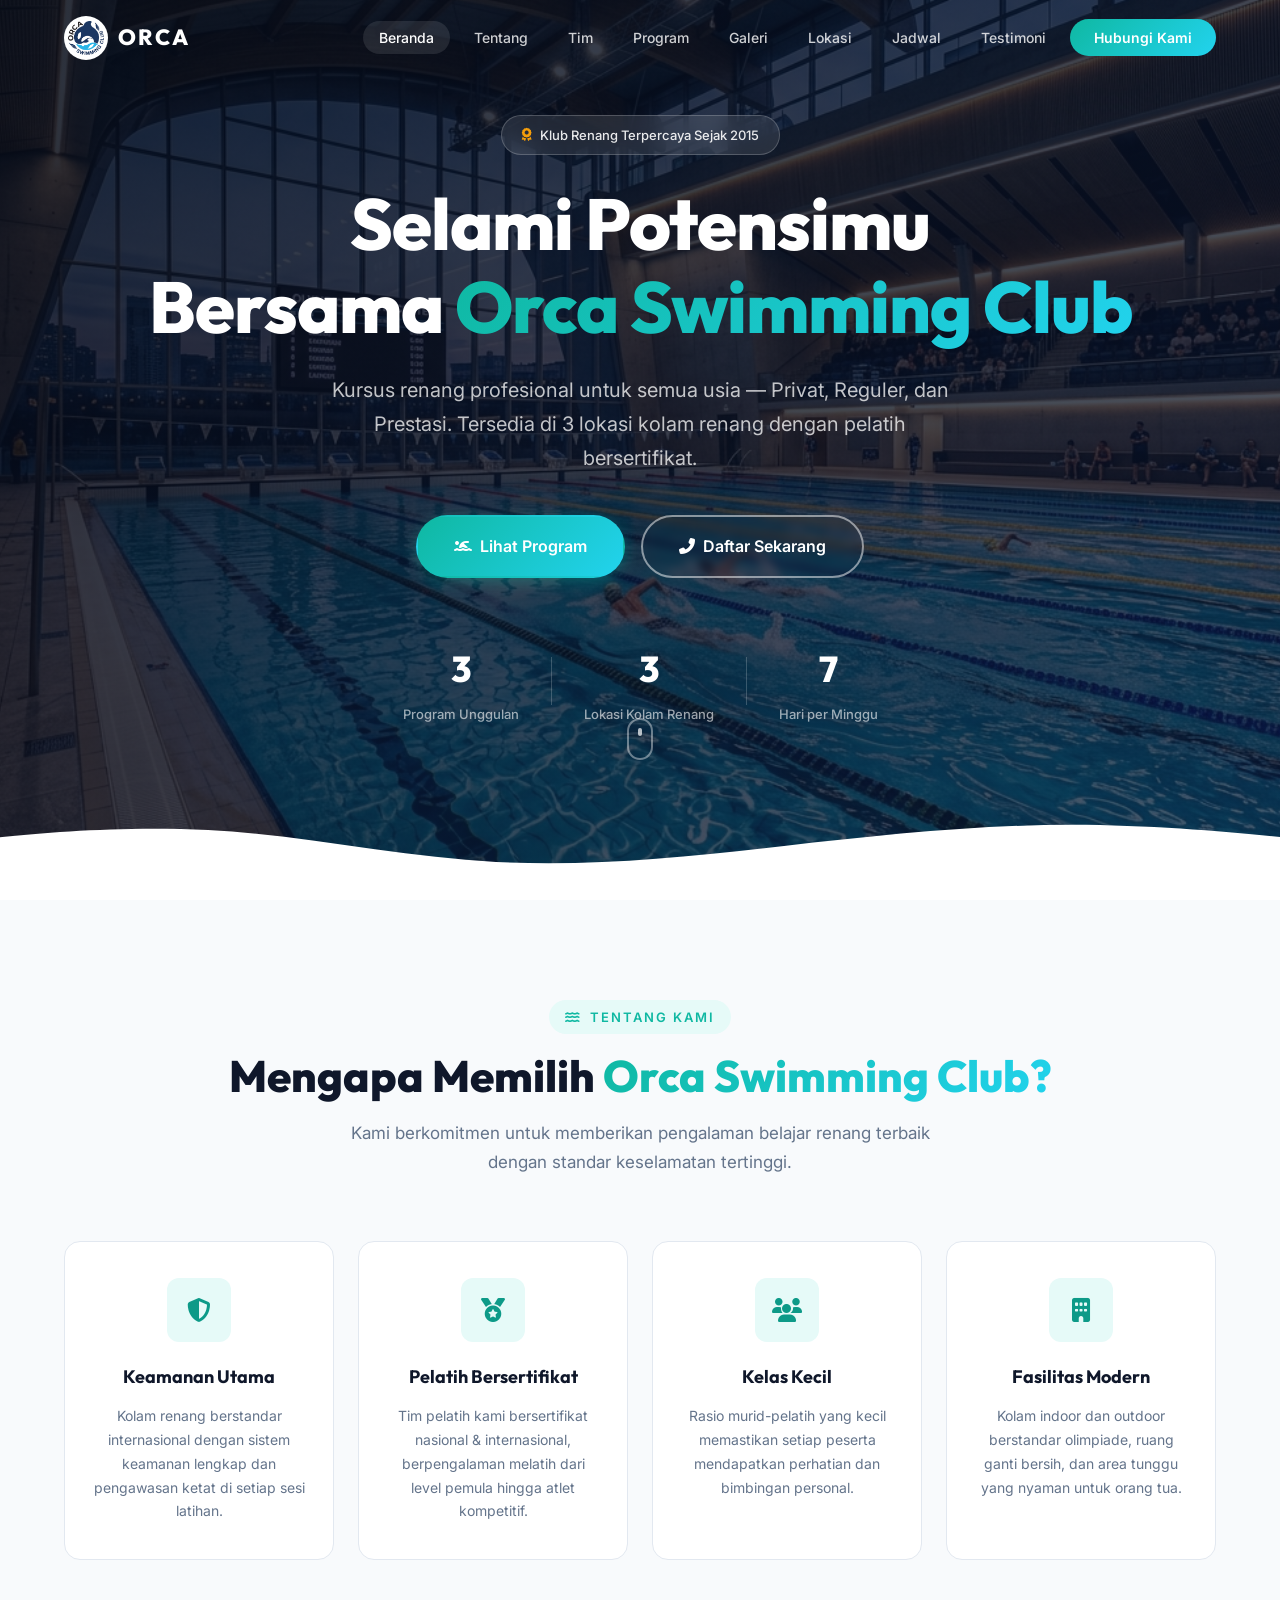
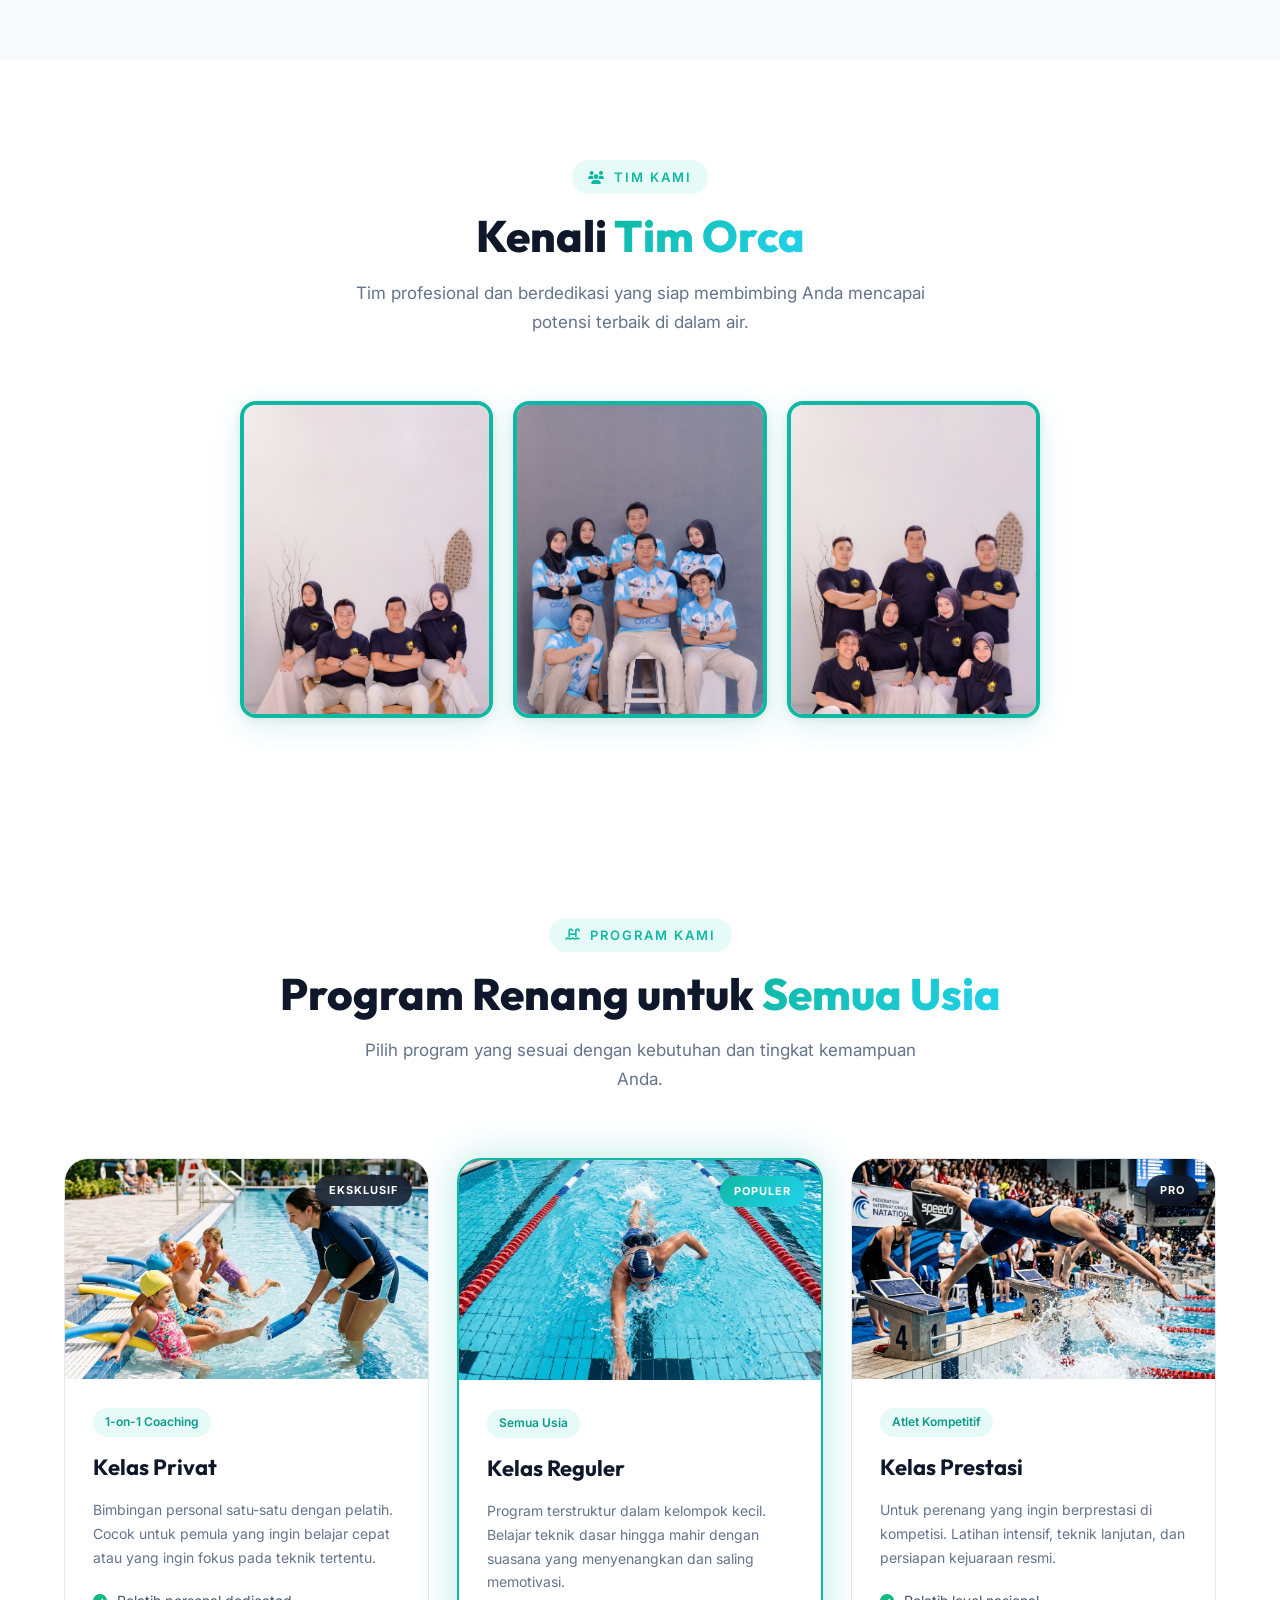
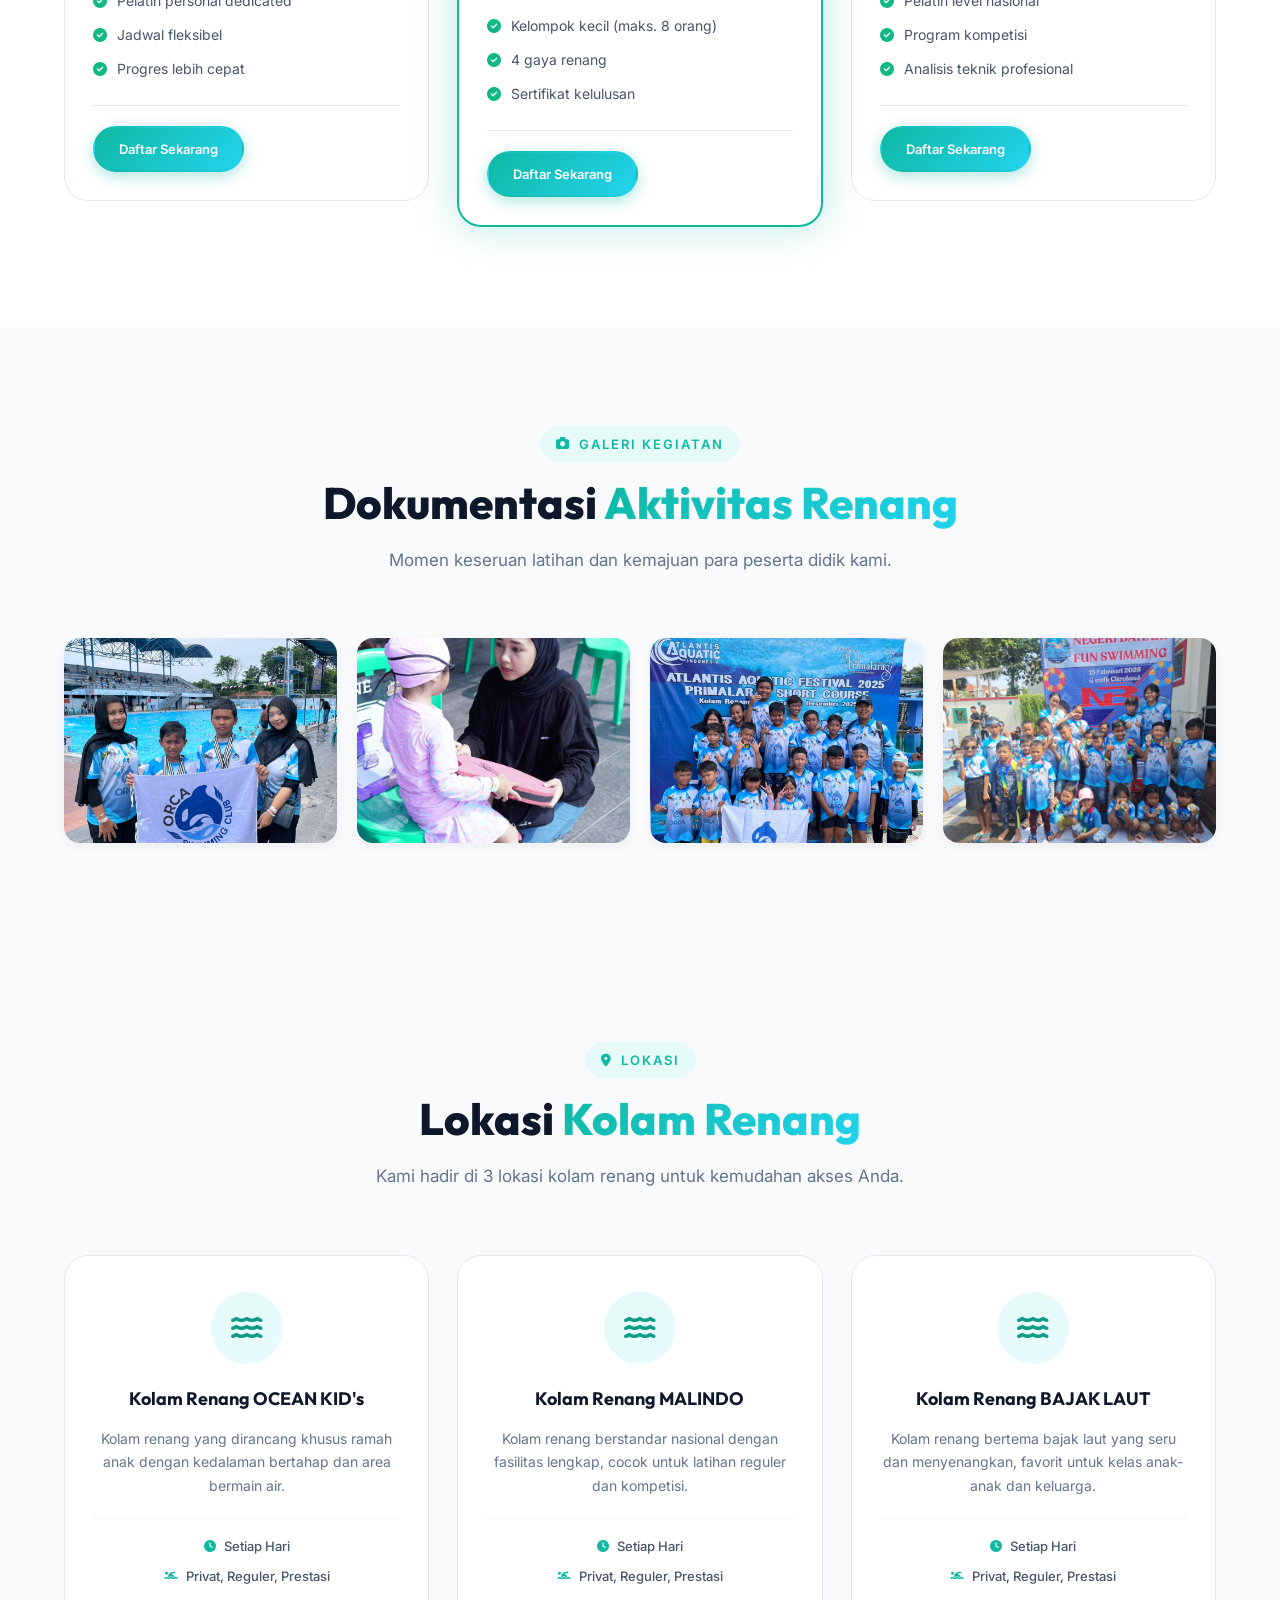
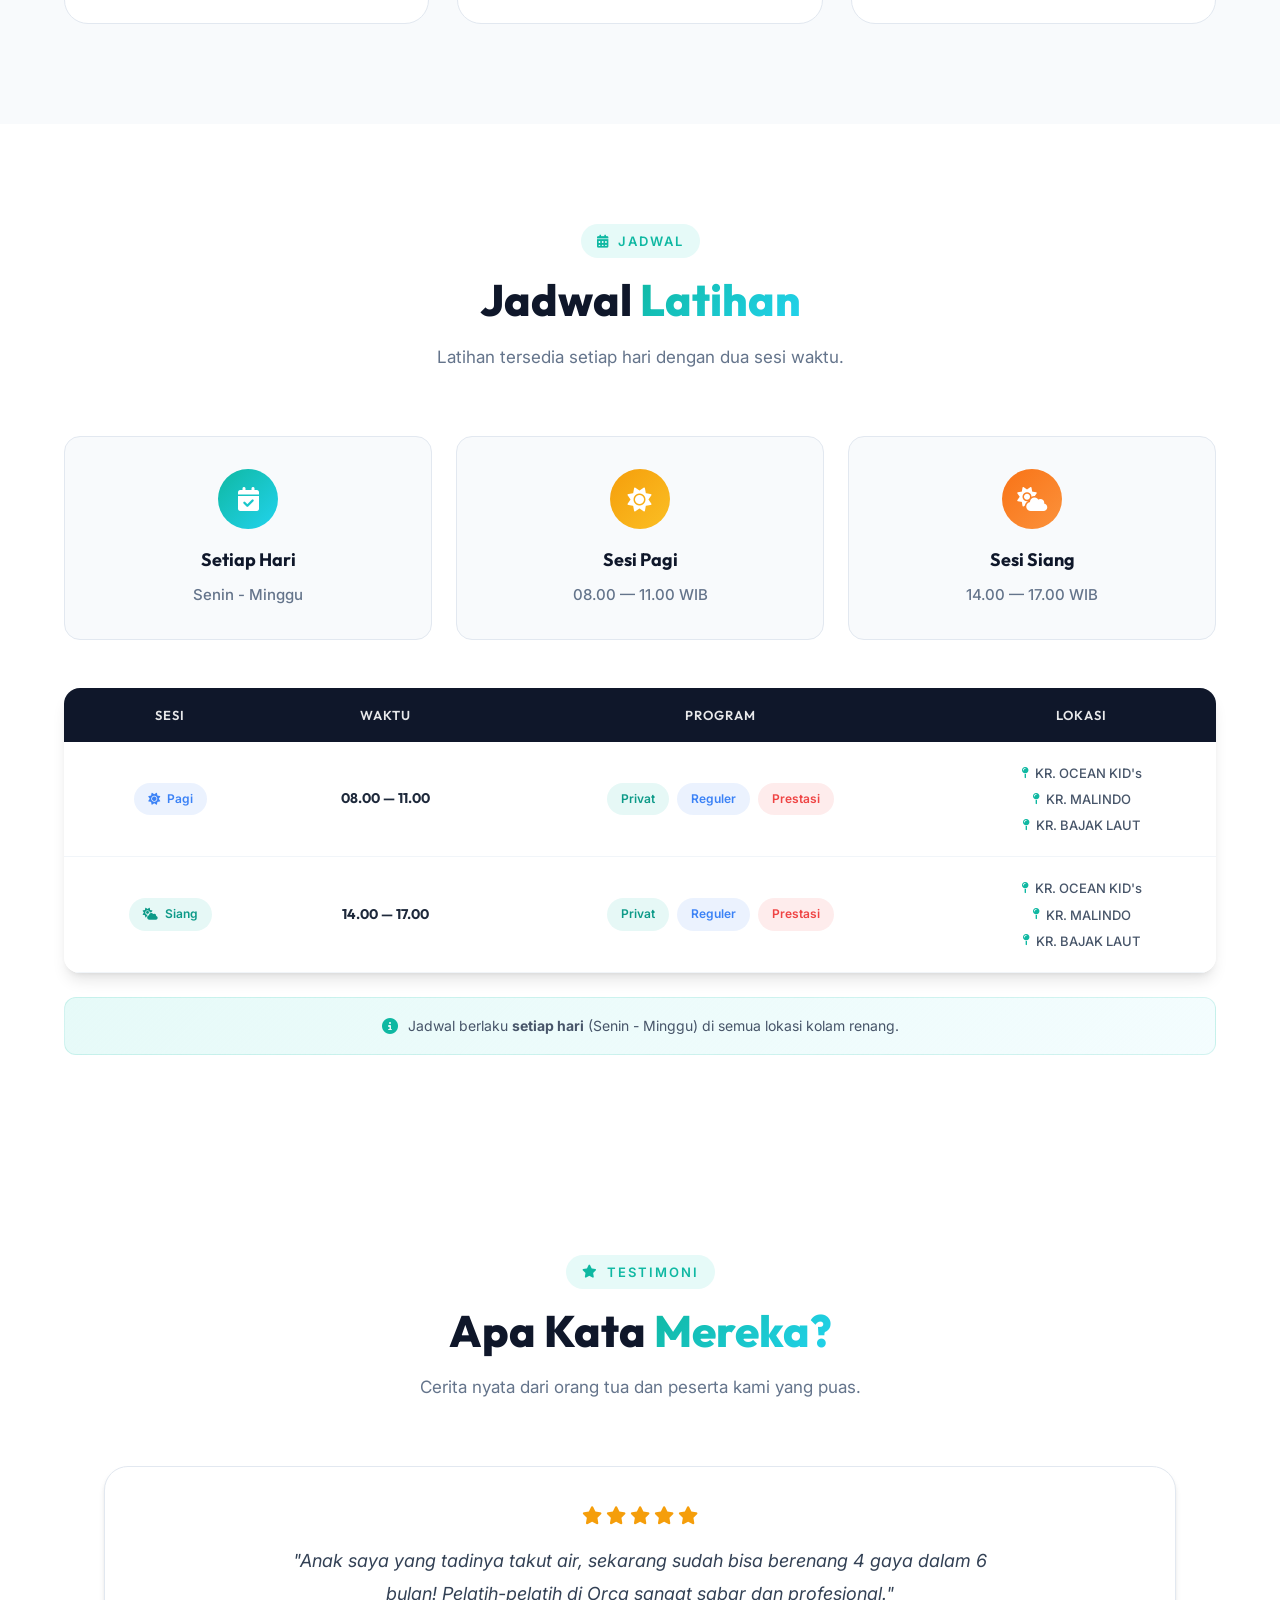
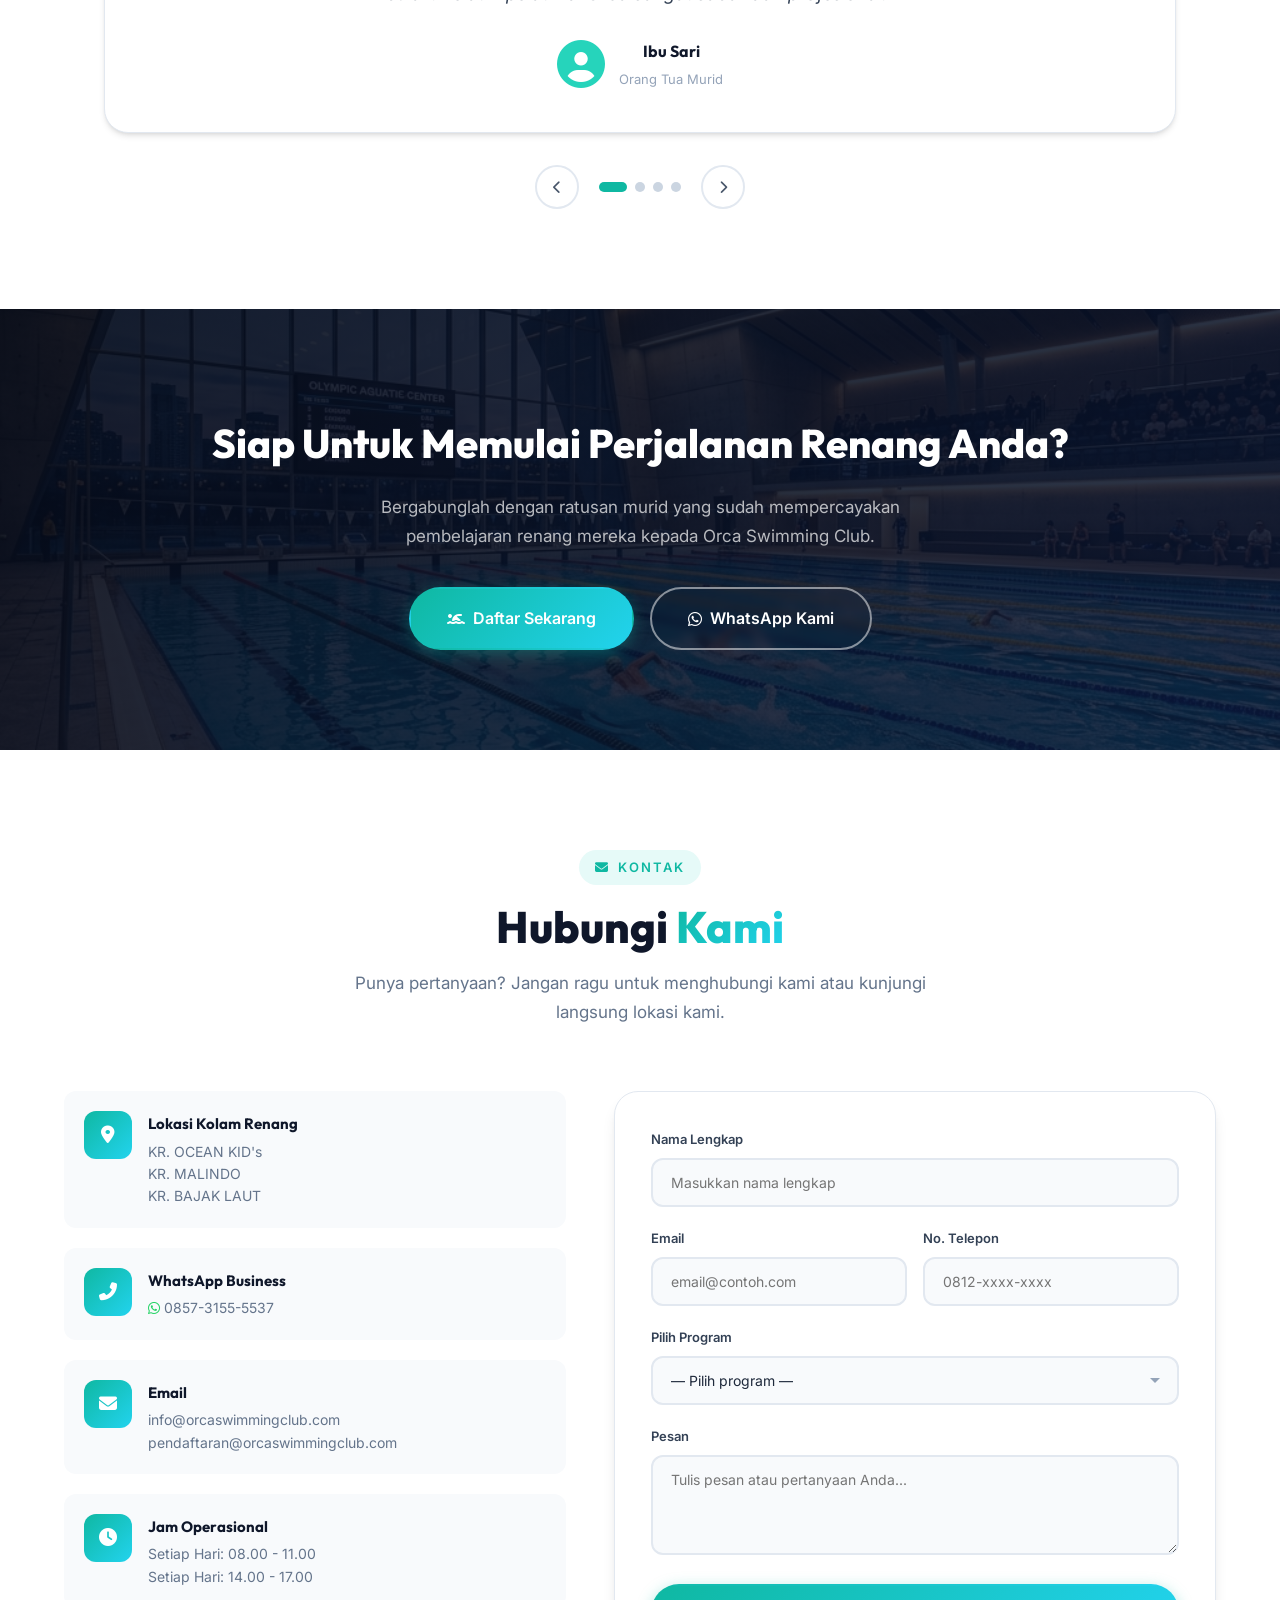
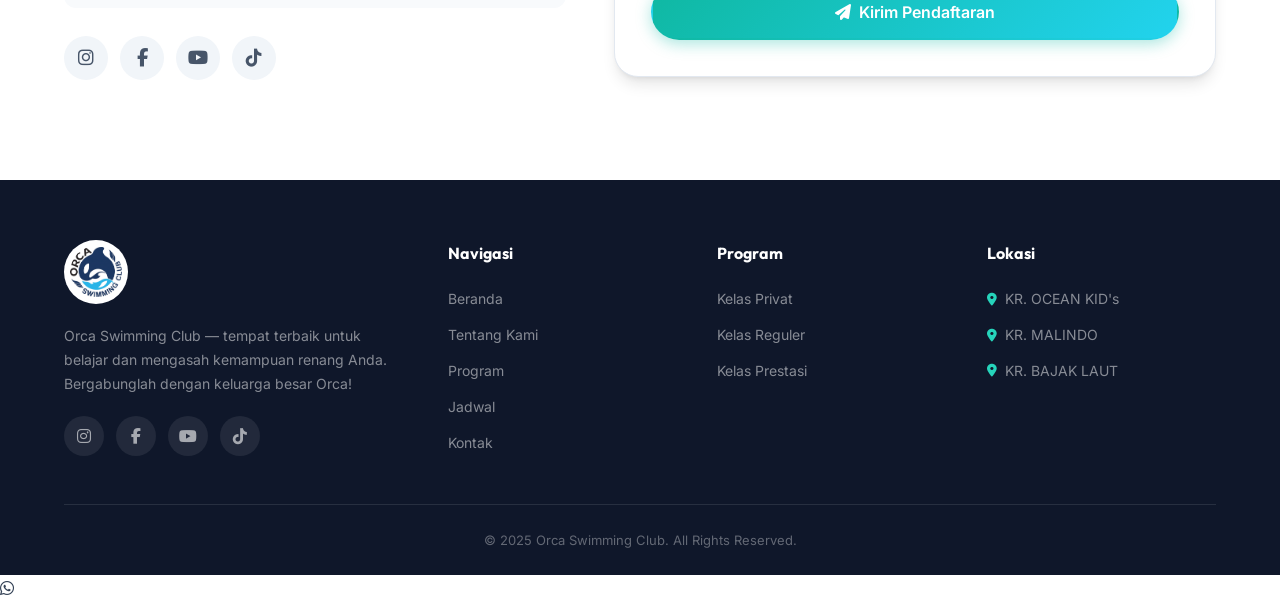
==== commit 2cb2cb2c: "Add WA Business floating button and form integration" ====
--- a/index.html
+++ b/index.html
@@ -505,8 +505,12 @@
                             <i class="fas fa-phone-alt"></i>
                         </div>
                         <div>
-                            <h4>Telepon</h4>
-                            <p>(021) 1234-5678<br>0812-3456-7890</p>
+                            <h4>WhatsApp Business</h4>
+                            <p>
+                                <a href="https://wa.me/6285731555537" target="_blank" style="color: inherit; text-decoration: none;">
+                                    <i class="fab fa-whatsapp" style="color: #25D366;"></i> 0857-3155-5537
+                                </a>
+                            </p>
                         </div>
                     </div>
                     <div class="contact-info-card">
@@ -618,6 +622,11 @@
     </footer>
 
     <!-- Back to Top -->
+    <!-- Floating WhatsApp Button -->
+    <a href="https://wa.me/6285731555537" class="float-wa" target="_blank" aria-label="Chat WhatsApp">
+        <i class="fab fa-whatsapp"></i>
+    </a>
+
     <button id="back-to-top" class="back-to-top" aria-label="Back to top">
         <i class="fas fa-arrow-up"></i>
     </button>
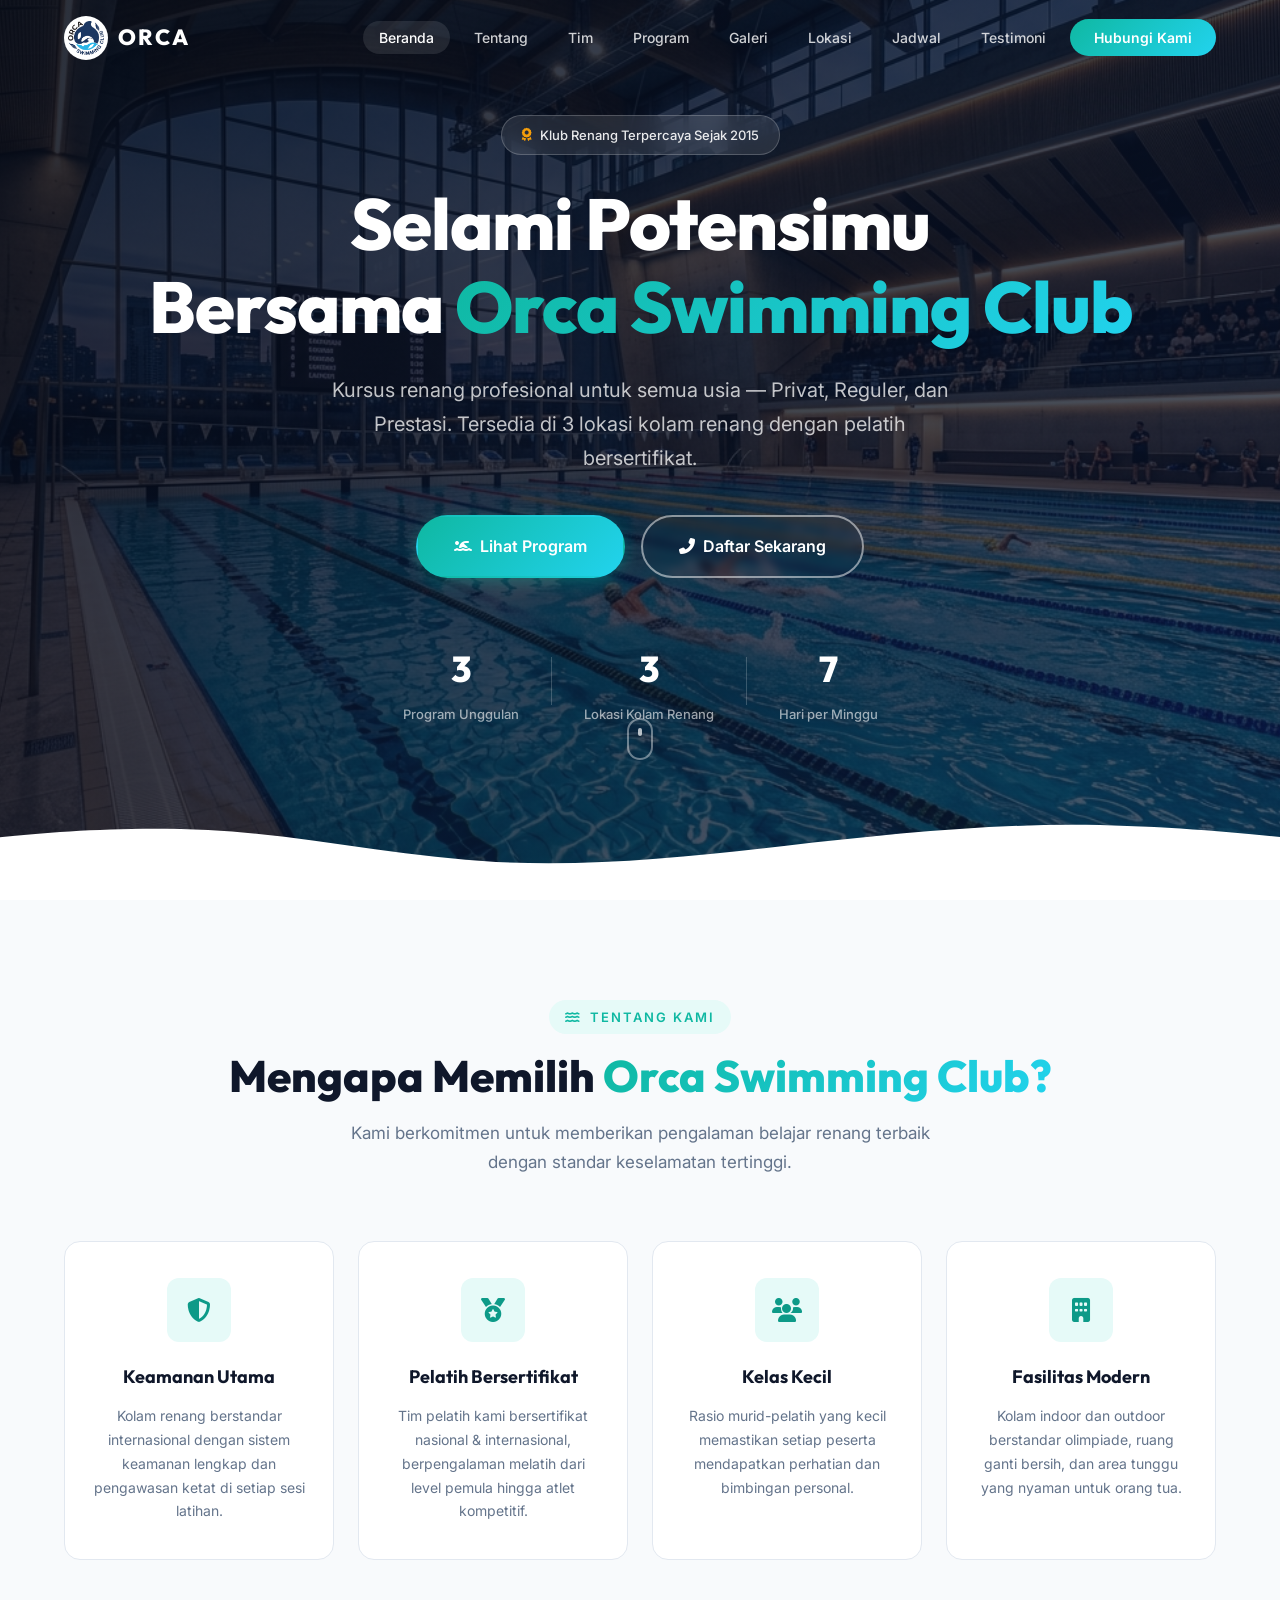
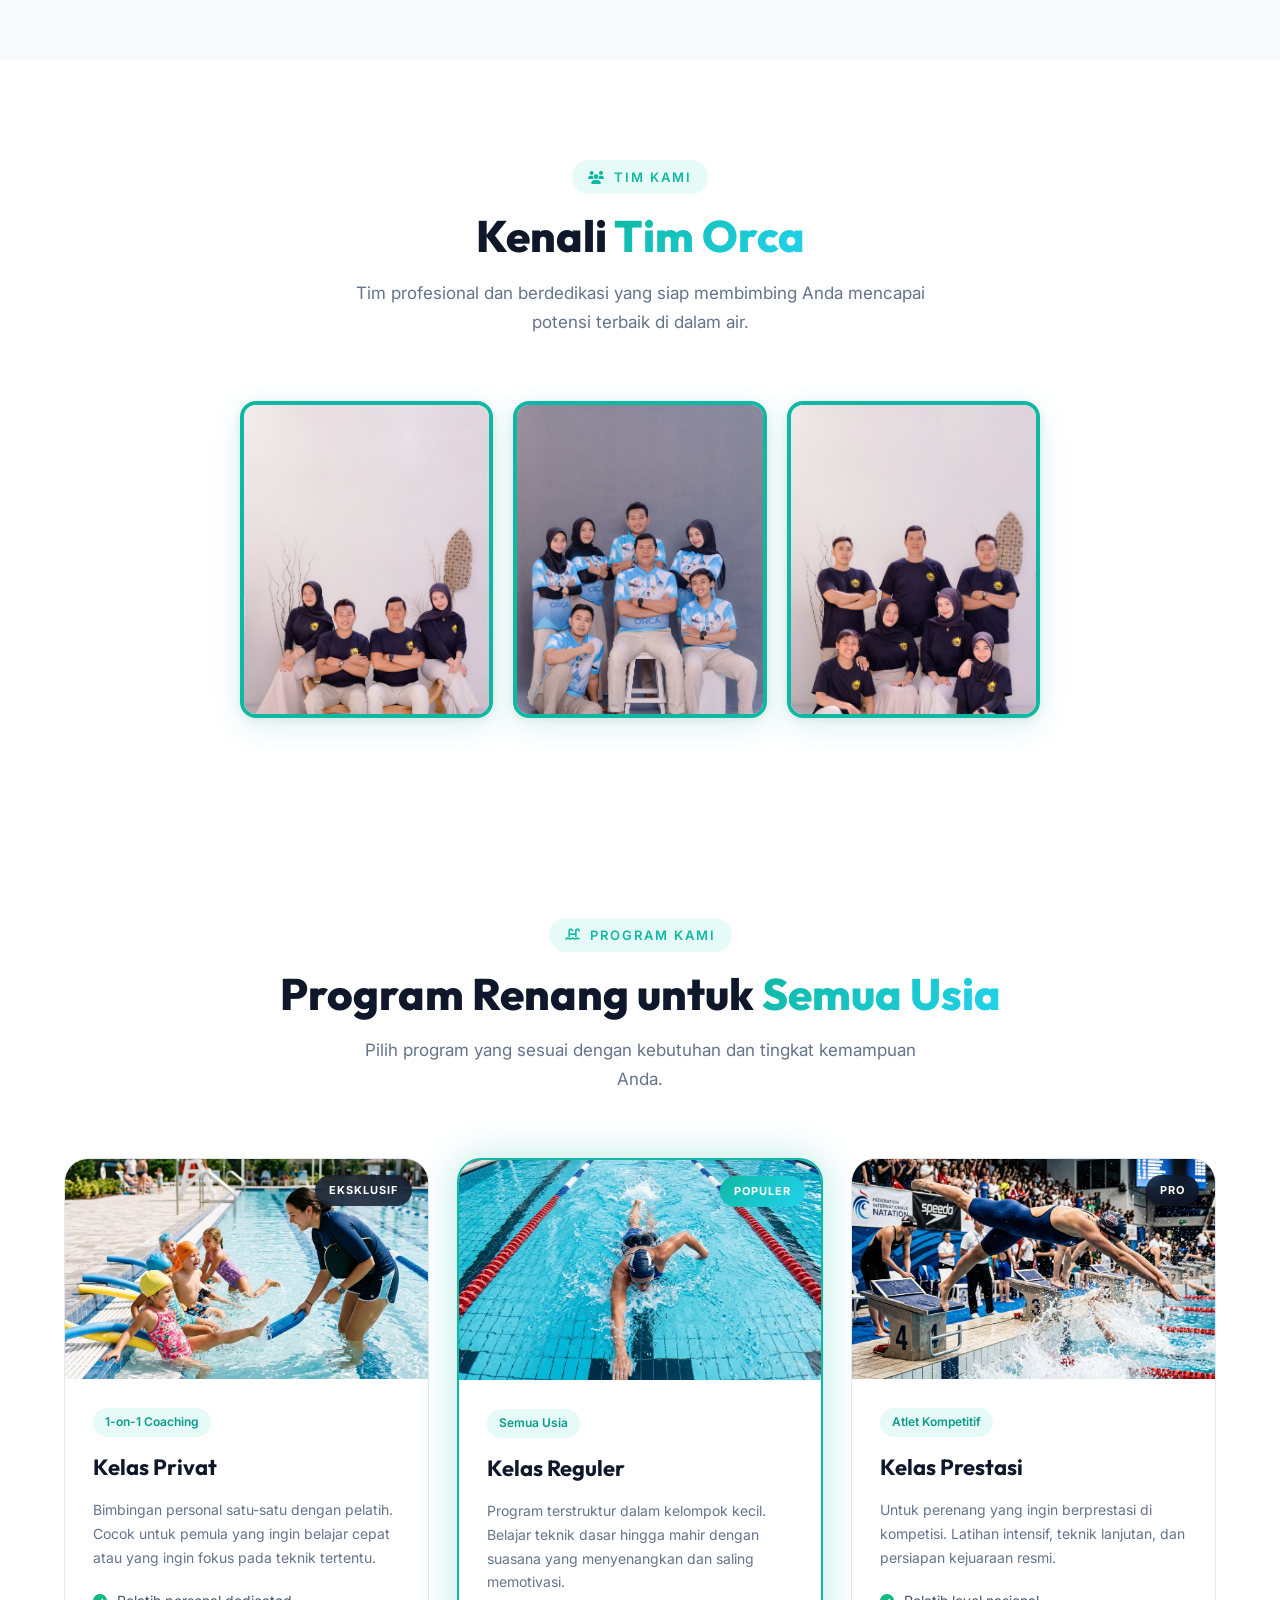
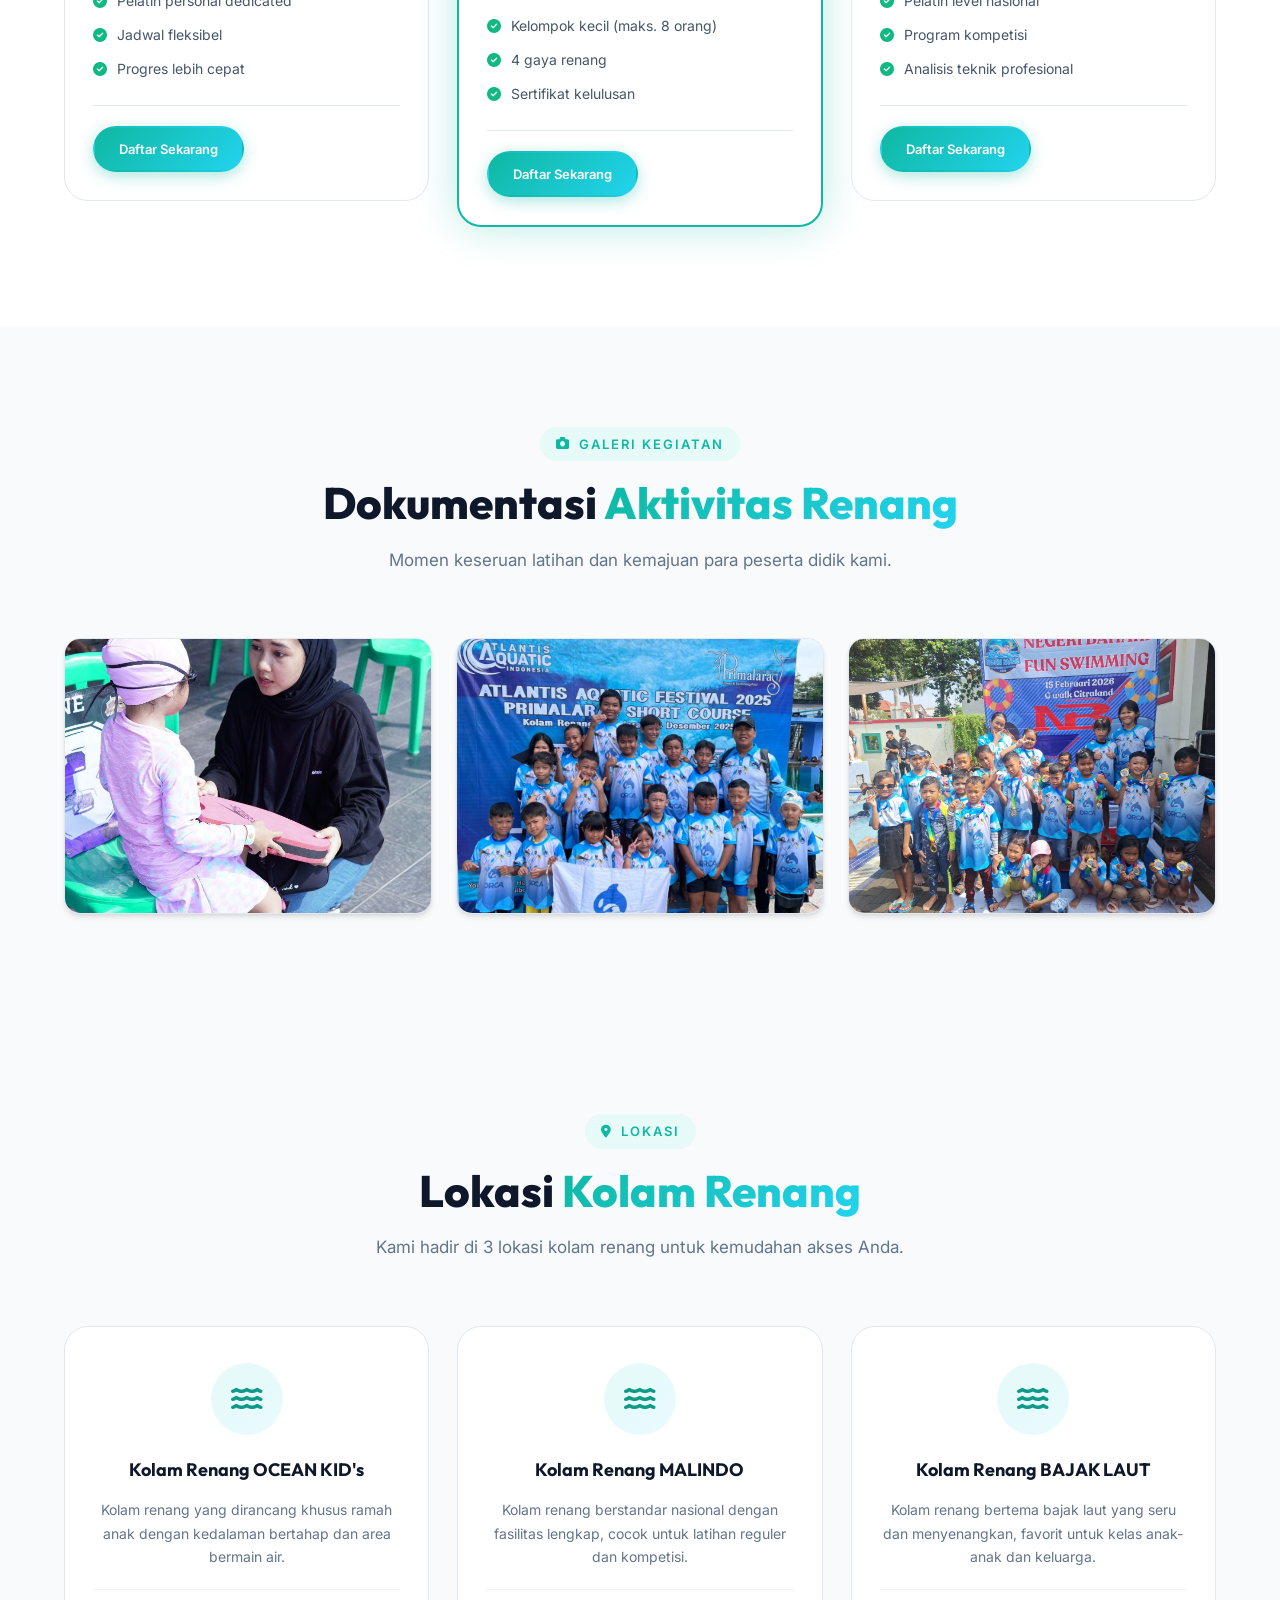
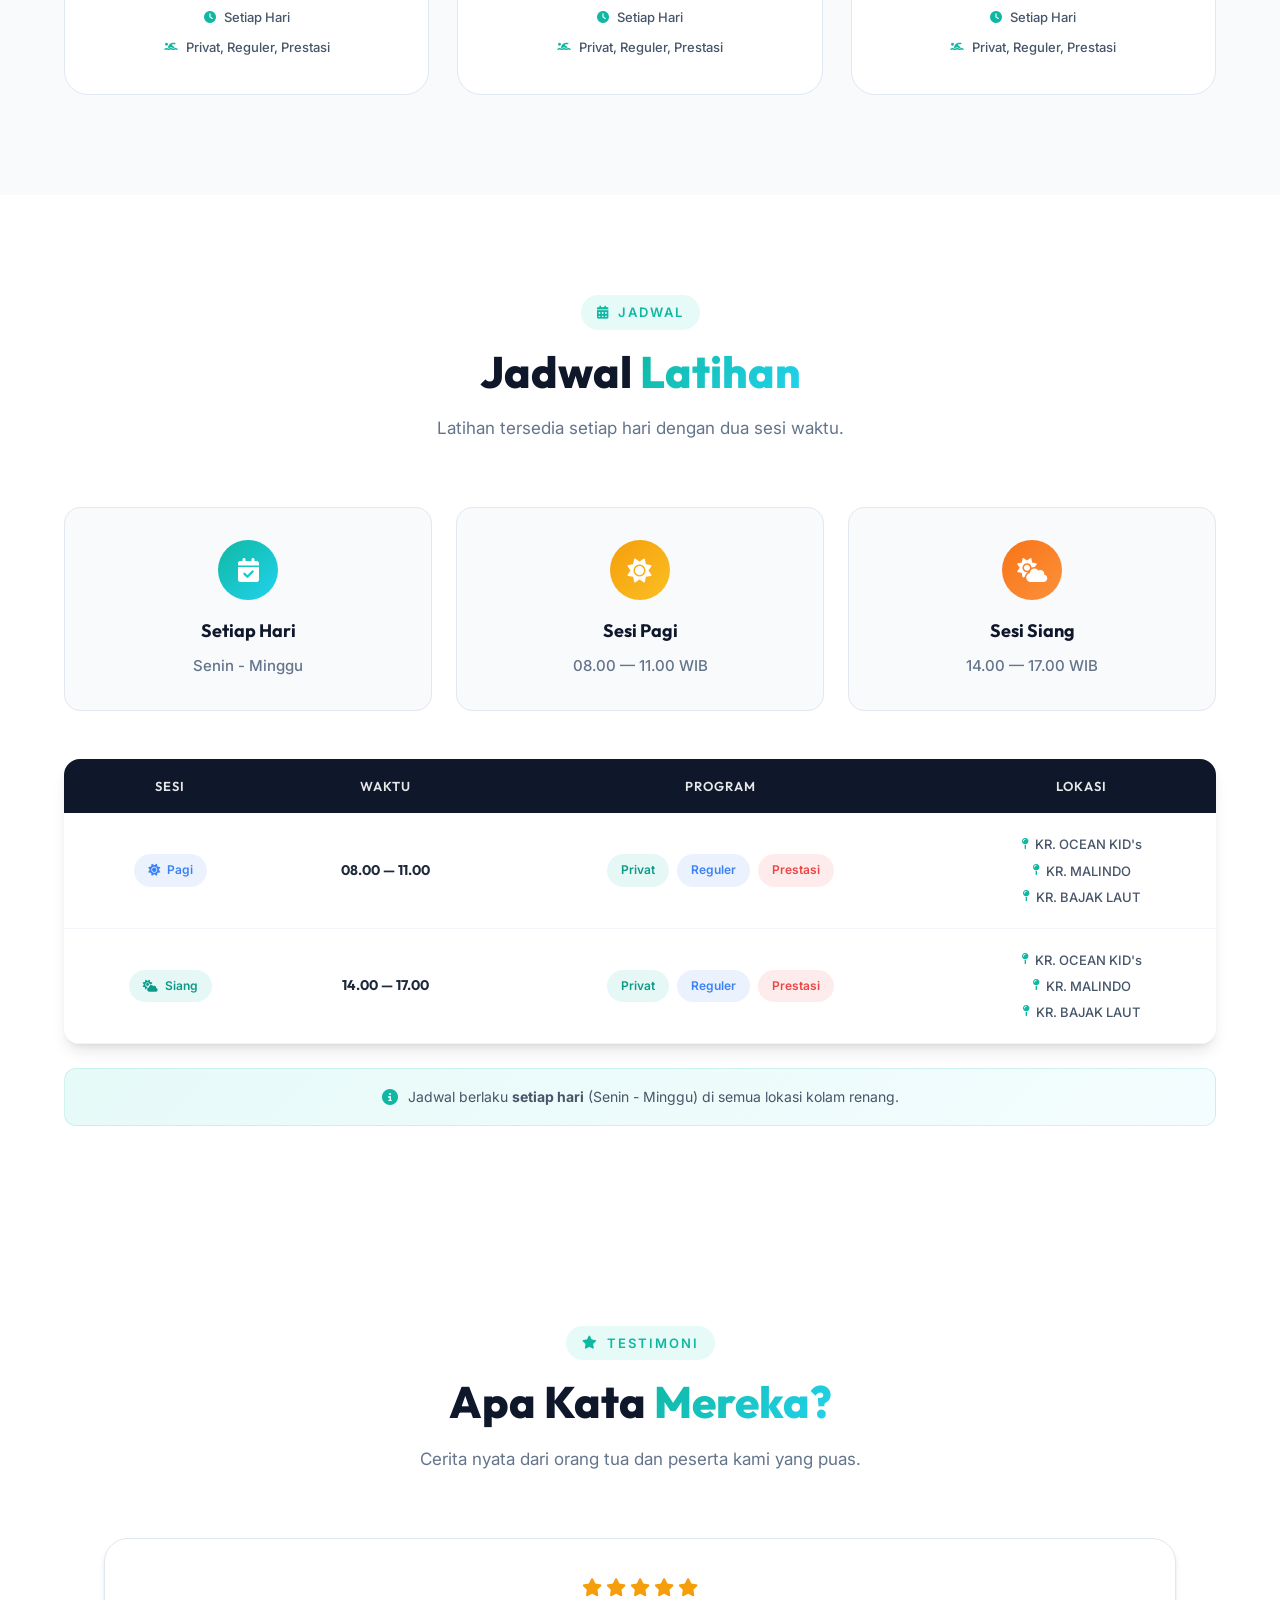
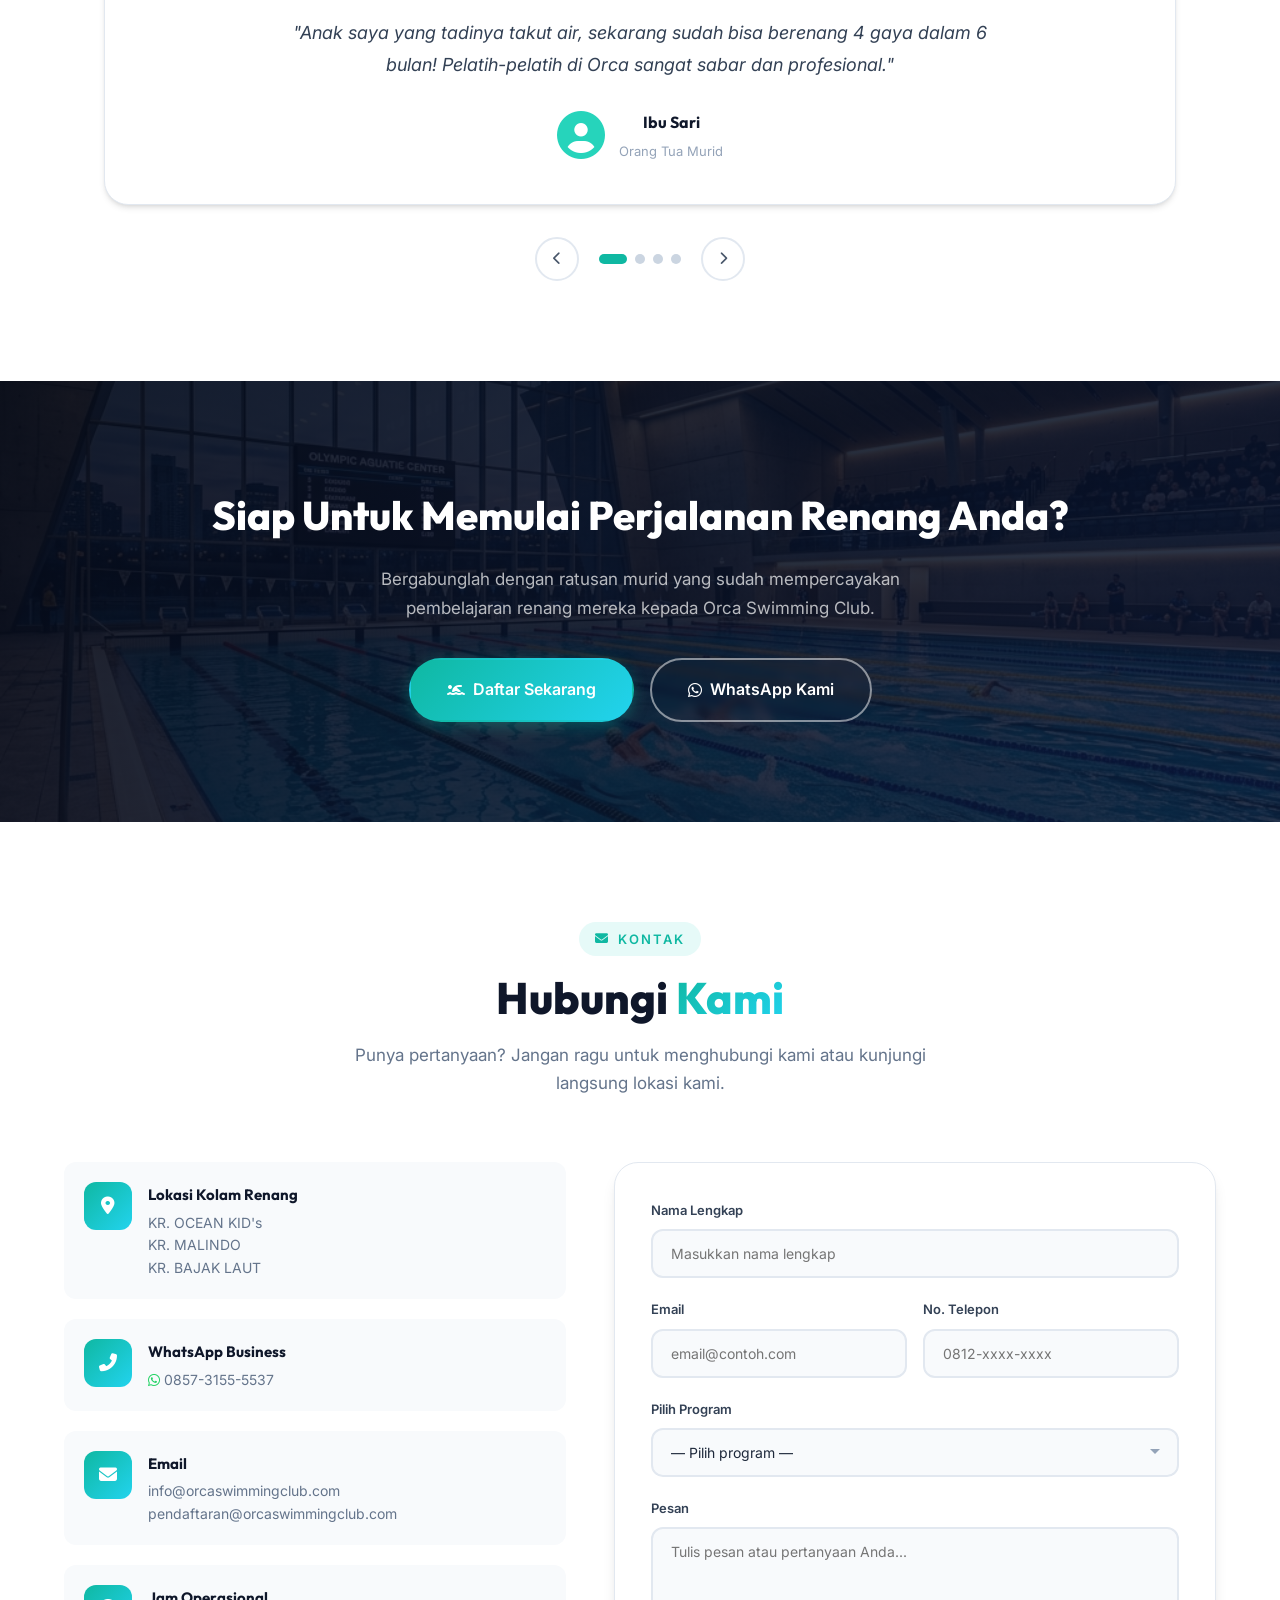
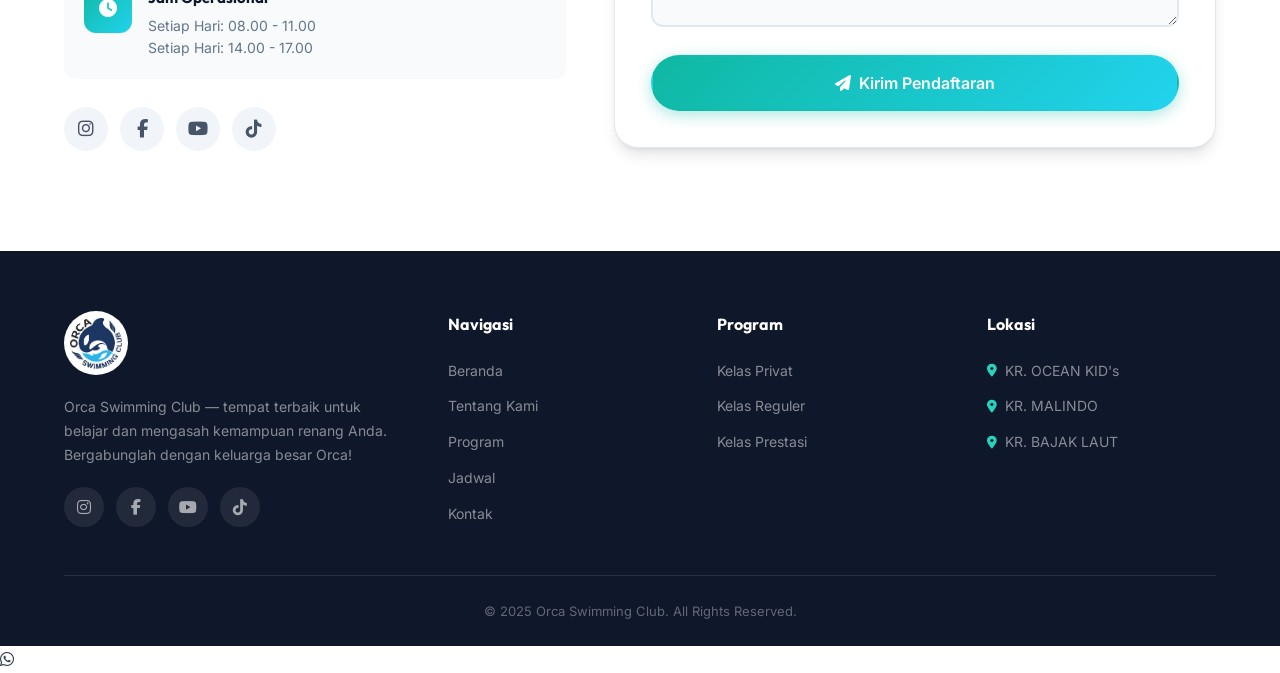
==== commit 524e8fb3: "feat: Enable Full Admin Content Editing via Decap CMS and site.json" ====
--- a/index.html
+++ b/index.html
@@ -11,7 +11,19 @@
     <link href="https://fonts.googleapis.com/css2?family=Inter:wght@300;400;500;600;700;800;900&family=Outfit:wght@400;500;600;700;800&display=swap" rel="stylesheet">
     <link rel="stylesheet" href="https://cdnjs.cloudflare.com/ajax/libs/font-awesome/6.5.1/css/all.min.css">
     <link rel="stylesheet" href="style.css">
-    <script src="https://identity.netlify.com/v1/netlify-identity-widget.js"></script>
+    <script>
+      const isLocalHost = window.location.hostname === 'localhost' || window.location.hostname.match(/^(127\.|192\.168\.|10\.|172\.1[6-9]\.|172\.2[0-9]\.|172\.3[0-1]\.)/);
+      if (!isLocalHost) {
+        const script = document.createElement('script');
+        script.src = "https://identity.netlify.com/v1/netlify-identity-widget.js";
+        document.head.appendChild(script);
+      } else {
+        window.netlifyIdentity = { 
+          on: () => {},
+          currentUser: () => null 
+        };
+      }
+    </script>
 </head>
 <body>
     <!-- Preloader -->
--- a/style.css
+++ b/style.css
@@ -911,23 +911,166 @@
     overflow: hidden;
     aspect-ratio: 4/3;
     box-shadow: 0 4px 12px rgba(0,0,0,0.05);
-    transition: transform var(--transition-normal);
+    transition: transform var(--transition-normal), box-shadow var(--transition-normal);
+    cursor: pointer;
 }
 
 .gallery-card:hover {
     transform: translateY(-5px);
-    box-shadow: 0 12px 24px rgba(0,0,0,0.1);
+    box-shadow: 0 12px 32px rgba(0,0,0,0.15);
+}
+
+.gallery-card:focus {
+    outline: 3px solid var(--primary-500);
+    outline-offset: 3px;
 }
 
 .gallery-card img {
     width: 100%;
     height: 100%;
     object-fit: cover;
-    transition: transform 0.5s ease;
+    transition: transform 0.6s ease;
 }
 
 .gallery-card:hover img {
-    transform: scale(1.05);
+    transform: scale(1.08);
+}
+
+.gallery-caption {
+    position: absolute;
+    bottom: 0;
+    left: 0;
+    right: 0;
+    background: linear-gradient(to top, rgba(0,0,0,0.85) 0%, transparent 100%);
+    color: #fff;
+    font-size: 13px;
+    font-weight: 500;
+    padding: 28px 16px 14px;
+    transform: translateY(100%);
+    transition: transform 0.35s ease;
+    display: flex;
+    align-items: center;
+    gap: 8px;
+}
+
+.gallery-caption i {
+    font-size: 12px;
+    color: var(--primary-300);
+    flex-shrink: 0;
+}
+
+.gallery-card:hover .gallery-caption {
+    transform: translateY(0);
+}
+
+/* ── Lightbox ── */
+.lightbox-overlay {
+    display: none;
+    position: fixed;
+    inset: 0;
+    background: rgba(0,0,0,0.95);
+    z-index: 10000;
+    align-items: center;
+    justify-content: center;
+    padding: 20px;
+    animation: lb-fade-in 0.25s ease;
+}
+
+.lightbox-overlay.open {
+    display: flex;
+}
+
+@keyframes lb-fade-in {
+    from { opacity: 0; }
+    to { opacity: 1; }
+}
+
+.lightbox-content {
+    max-width: 90vw;
+    max-height: 90vh;
+    display: flex;
+    flex-direction: column;
+    align-items: center;
+    gap: 16px;
+}
+
+#lightbox-img {
+    max-width: 100%;
+    max-height: 80vh;
+    border-radius: 12px;
+    object-fit: contain;
+    box-shadow: 0 24px 80px rgba(0,0,0,0.5);
+    animation: lb-img-in 0.3s cubic-bezier(0.34,1.56,0.64,1);
+}
+
+@keyframes lb-img-in {
+    from { transform: scale(0.88); opacity: 0; }
+    to { transform: scale(1); opacity: 1; }
+}
+
+#lightbox-caption {
+    color: rgba(255,255,255,0.75);
+    font-size: 14px;
+    text-align: center;
+    max-width: 600px;
+    line-height: 1.5;
+}
+
+.lightbox-close {
+    position: fixed;
+    top: 20px;
+    right: 24px;
+    background: rgba(255,255,255,0.1);
+    border: 1px solid rgba(255,255,255,0.15);
+    color: #fff;
+    font-size: 28px;
+    width: 44px;
+    height: 44px;
+    border-radius: 50%;
+    cursor: pointer;
+    display: flex;
+    align-items: center;
+    justify-content: center;
+    transition: background 0.2s;
+    line-height: 1;
+    backdrop-filter: blur(8px);
+}
+
+.lightbox-close:hover {
+    background: rgba(255,255,255,0.2);
+}
+
+.lightbox-nav {
+    position: fixed;
+    top: 50%;
+    transform: translateY(-50%);
+    background: rgba(255,255,255,0.08);
+    border: 1px solid rgba(255,255,255,0.12);
+    color: #fff;
+    font-size: 36px;
+    width: 52px;
+    height: 52px;
+    border-radius: 50%;
+    cursor: pointer;
+    display: flex;
+    align-items: center;
+    justify-content: center;
+    transition: all 0.2s;
+    backdrop-filter: blur(8px);
+    line-height: 1;
+}
+
+.lightbox-nav:hover {
+    background: rgba(255,255,255,0.18);
+}
+
+.lightbox-prev { left: 16px; }
+.lightbox-next { right: 16px; }
+
+@media (max-width: 600px) {
+    .lightbox-prev { left: 8px; }
+    .lightbox-next { right: 8px; }
+    .lightbox-nav { width: 40px; height: 40px; font-size: 28px; }
 }
 
 /* ===========================
@@ -1716,6 +1859,194 @@
 }
 
 /* ===========================
+   GALLERY & LIGHTBOX
+   =========================== */
+.activities-grid {
+    display: grid;
+    grid-template-columns: repeat(auto-fill, minmax(280px, 1fr));
+    gap: 24px;
+    width: 100%;
+}
+
+.gallery-card {
+    position: relative;
+    border-radius: var(--radius-lg);
+    overflow: hidden;
+    aspect-ratio: 4/3;
+    cursor: pointer;
+    box-shadow: var(--shadow-md);
+    transition: all var(--transition-normal);
+    background: #fff;
+    border: 1px solid var(--gray-200);
+}
+
+.gallery-card:hover {
+    box-shadow: var(--shadow-xl);
+    transform: translateY(-5px);
+    border-color: transparent;
+}
+
+.gallery-card img {
+    width: 100%;
+    height: 100%;
+    object-fit: cover;
+    transition: transform 0.6s ease;
+}
+
+.gallery-card:hover img {
+    transform: scale(1.08);
+}
+
+.gallery-caption {
+    position: absolute;
+    inset: 0;
+    background: linear-gradient(to top, rgba(15, 23, 42, 0.85) 0%, rgba(15, 23, 42, 0.2) 50%, rgba(0,0,0,0) 100%);
+    color: #fff;
+    display: flex;
+    flex-direction: column;
+    justify-content: flex-end;
+    padding: 24px;
+    opacity: 0;
+    transition: opacity var(--transition-normal);
+    font-size: 15px;
+    font-weight: 500;
+    line-height: 1.5;
+}
+
+.gallery-card:hover .gallery-caption {
+    opacity: 1;
+}
+
+.gallery-caption i {
+    font-size: 24px;
+    color: var(--primary-400);
+    margin-bottom: 8px;
+    text-shadow: 0 2px 8px rgba(0,0,0,0.5);
+    transition: transform var(--transition-normal);
+    transform: translateY(10px);
+}
+
+.gallery-card:hover .gallery-caption i {
+    transform: translateY(0);
+}
+
+/* Lightbox Styles */
+#lightbox {
+    position: relative;
+    z-index: 12000;
+}
+
+.lightbox-overlay {
+    position: fixed;
+    inset: 0;
+    background: rgba(15, 23, 42, 0.95);
+    backdrop-filter: blur(10px);
+    -webkit-backdrop-filter: blur(10px);
+    display: flex;
+    align-items: center;
+    justify-content: center;
+    opacity: 0;
+    visibility: hidden;
+    transition: all 0.3s ease;
+    padding: 20px;
+}
+
+.lightbox-overlay.open {
+    opacity: 1;
+    visibility: visible;
+}
+
+.lightbox-content {
+    position: relative;
+    max-width: 100%;
+    max-height: 100%;
+    transform: scale(0.95);
+    transition: transform 0.3s cubic-bezier(0.34, 1.56, 0.64, 1);
+    display: flex;
+    flex-direction: column;
+    align-items: center;
+}
+
+.lightbox-overlay.open .lightbox-content {
+    transform: scale(1);
+}
+
+#lightbox-img {
+    max-width: 100%;
+    max-height: calc(85vh - 60px);
+    border-radius: var(--radius-md);
+    box-shadow: 0 20px 50px rgba(0,0,0,0.5);
+    object-fit: contain;
+}
+
+#lightbox-caption {
+    color: rgba(255,255,255,0.9);
+    margin-top: 16px;
+    font-size: 16px;
+    text-align: center;
+    max-width: 800px;
+}
+
+.lightbox-close {
+    position: absolute;
+    top: 20px;
+    right: 24px;
+    background: rgba(255,255,255,0.1);
+    color: #fff;
+    border: none;
+    width: 48px;
+    height: 48px;
+    border-radius: 50%;
+    font-size: 32px;
+    line-height: 1;
+    cursor: pointer;
+    display: flex;
+    align-items: center;
+    justify-content: center;
+    transition: all var(--transition-fast);
+    z-index: 10;
+}
+
+.lightbox-close:hover {
+    background: var(--danger);
+    transform: rotate(90deg);
+}
+
+.lightbox-nav {
+    position: absolute;
+    top: 50%;
+    transform: translateY(-50%);
+    background: rgba(255,255,255,0.1);
+    color: #fff;
+    border: none;
+    width: 56px;
+    height: 56px;
+    border-radius: 50%;
+    font-size: 36px;
+    display: flex;
+    align-items: center;
+    justify-content: center;
+    cursor: pointer;
+    transition: all var(--transition-fast);
+    z-index: 10;
+    backdrop-filter: blur(4px);
+}
+
+.lightbox-nav:hover {
+    background: var(--primary-500);
+    transform: translateY(-50%) scale(1.1);
+}
+
+.lightbox-prev {
+    left: 24px;
+}
+
+.lightbox-next {
+    right: 24px;
+}
+
+
+/* ===========================
    RESPONSIVE
    =========================== */
 @media (max-width: 1024px) {
@@ -1879,6 +2210,43 @@
         justify-content: center;
     }
 
+    /* Gallery Mobile */
+    .activities-grid {
+        grid-template-columns: repeat(2, 1fr);
+        gap: 12px;
+    }
+    
+    .gallery-card {
+        border-radius: var(--radius-md);
+    }
+    
+    .gallery-caption {
+        padding: 12px;
+        font-size: 13px;
+    }
+    
+    .gallery-caption i {
+        font-size: 18px;
+        margin-bottom: 4px;
+    }
+    
+    .lightbox-nav {
+        width: 40px;
+        height: 40px;
+        font-size: 24px;
+    }
+    
+    .lightbox-prev { left: 12px; }
+    .lightbox-next { right: 12px; }
+    
+    .lightbox-close {
+        top: 16px;
+        right: 16px;
+        width: 40px;
+        height: 40px;
+        font-size: 28px;
+    }
+
     .hero-stats {
         flex-direction: column;
         gap: 16px;
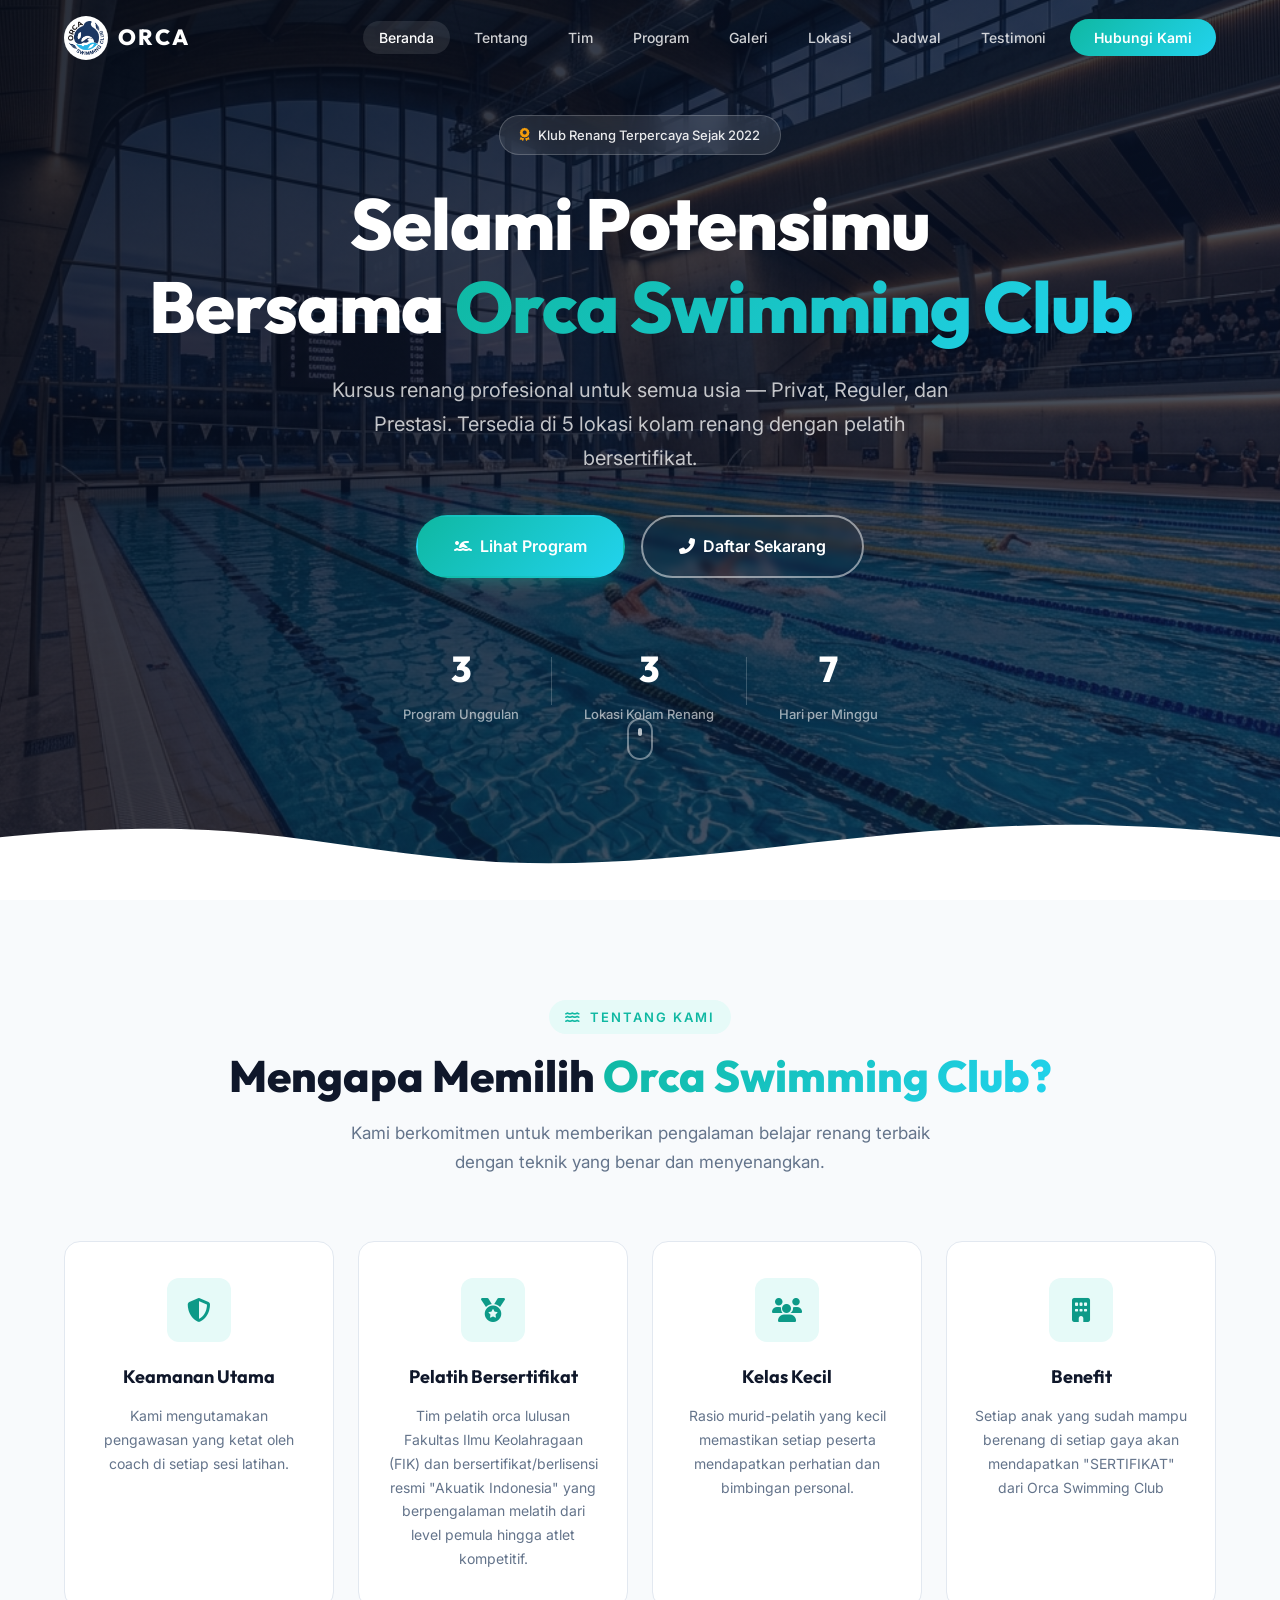
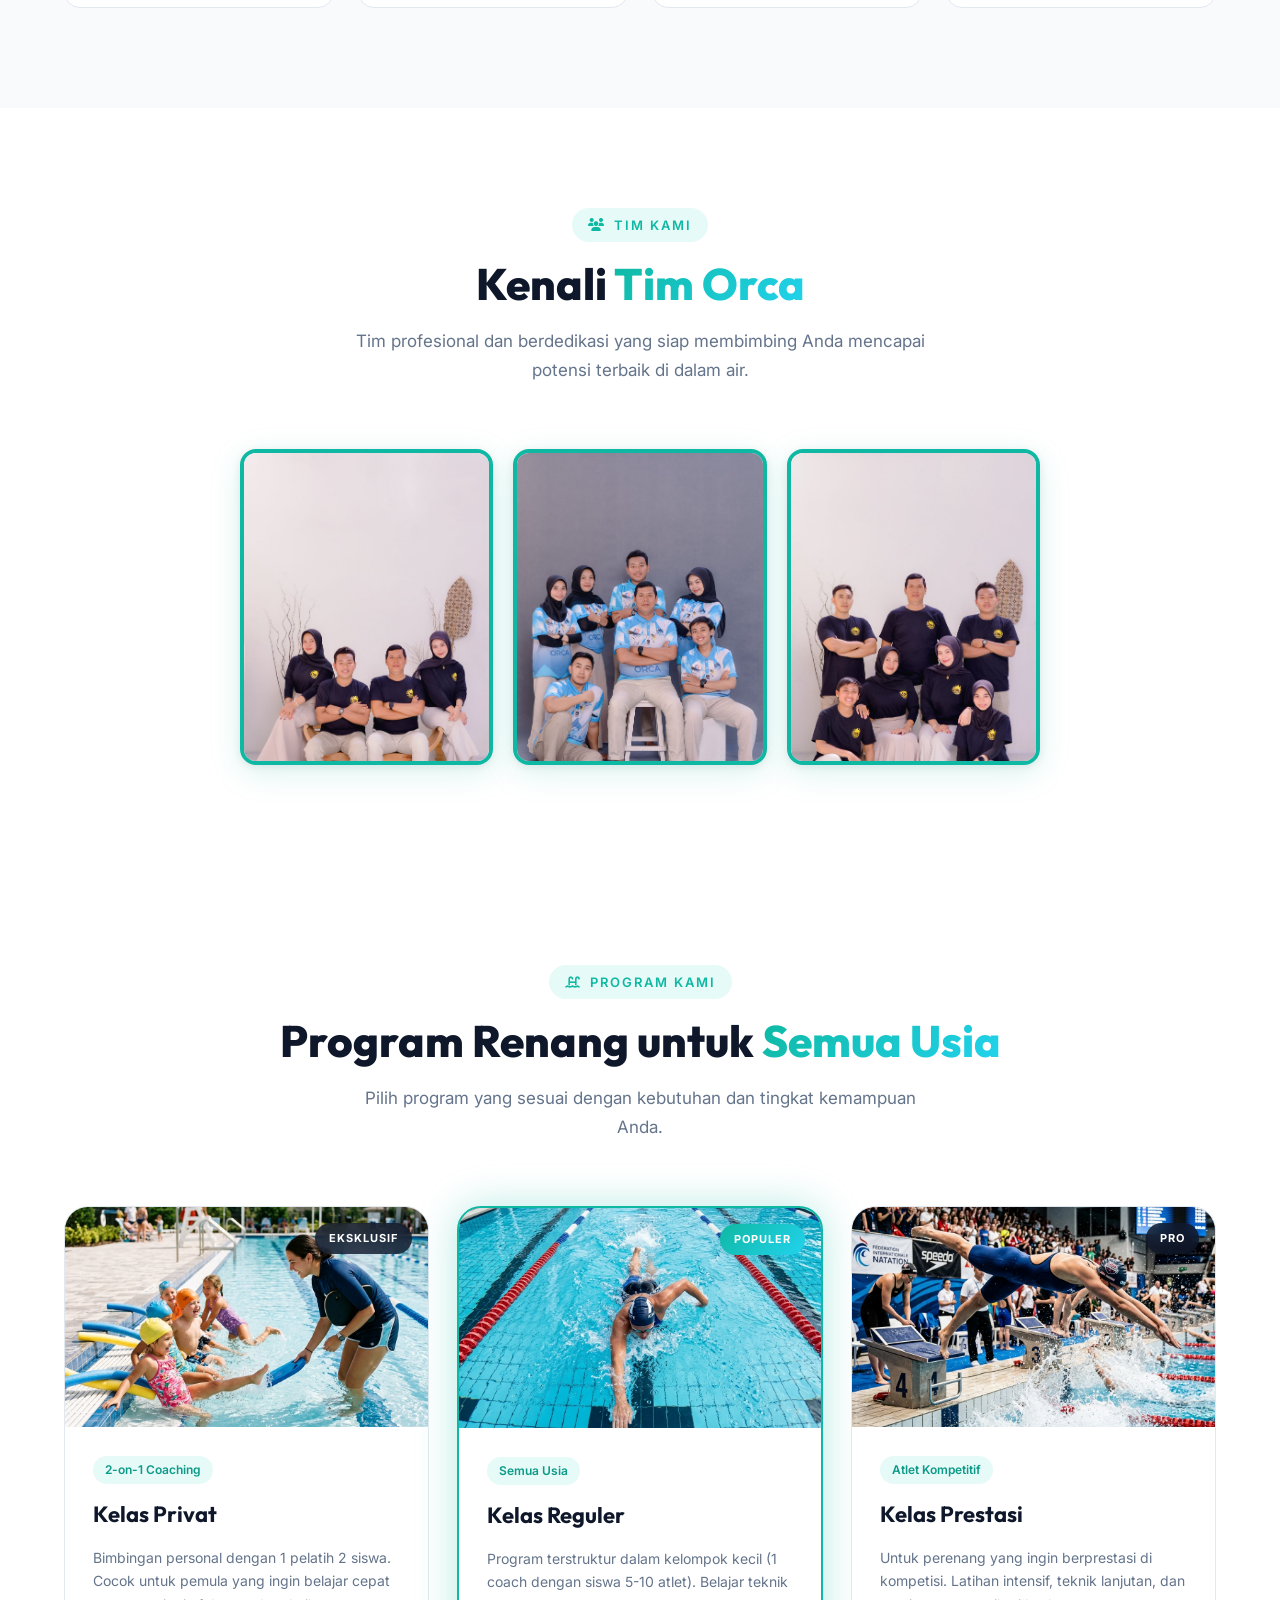
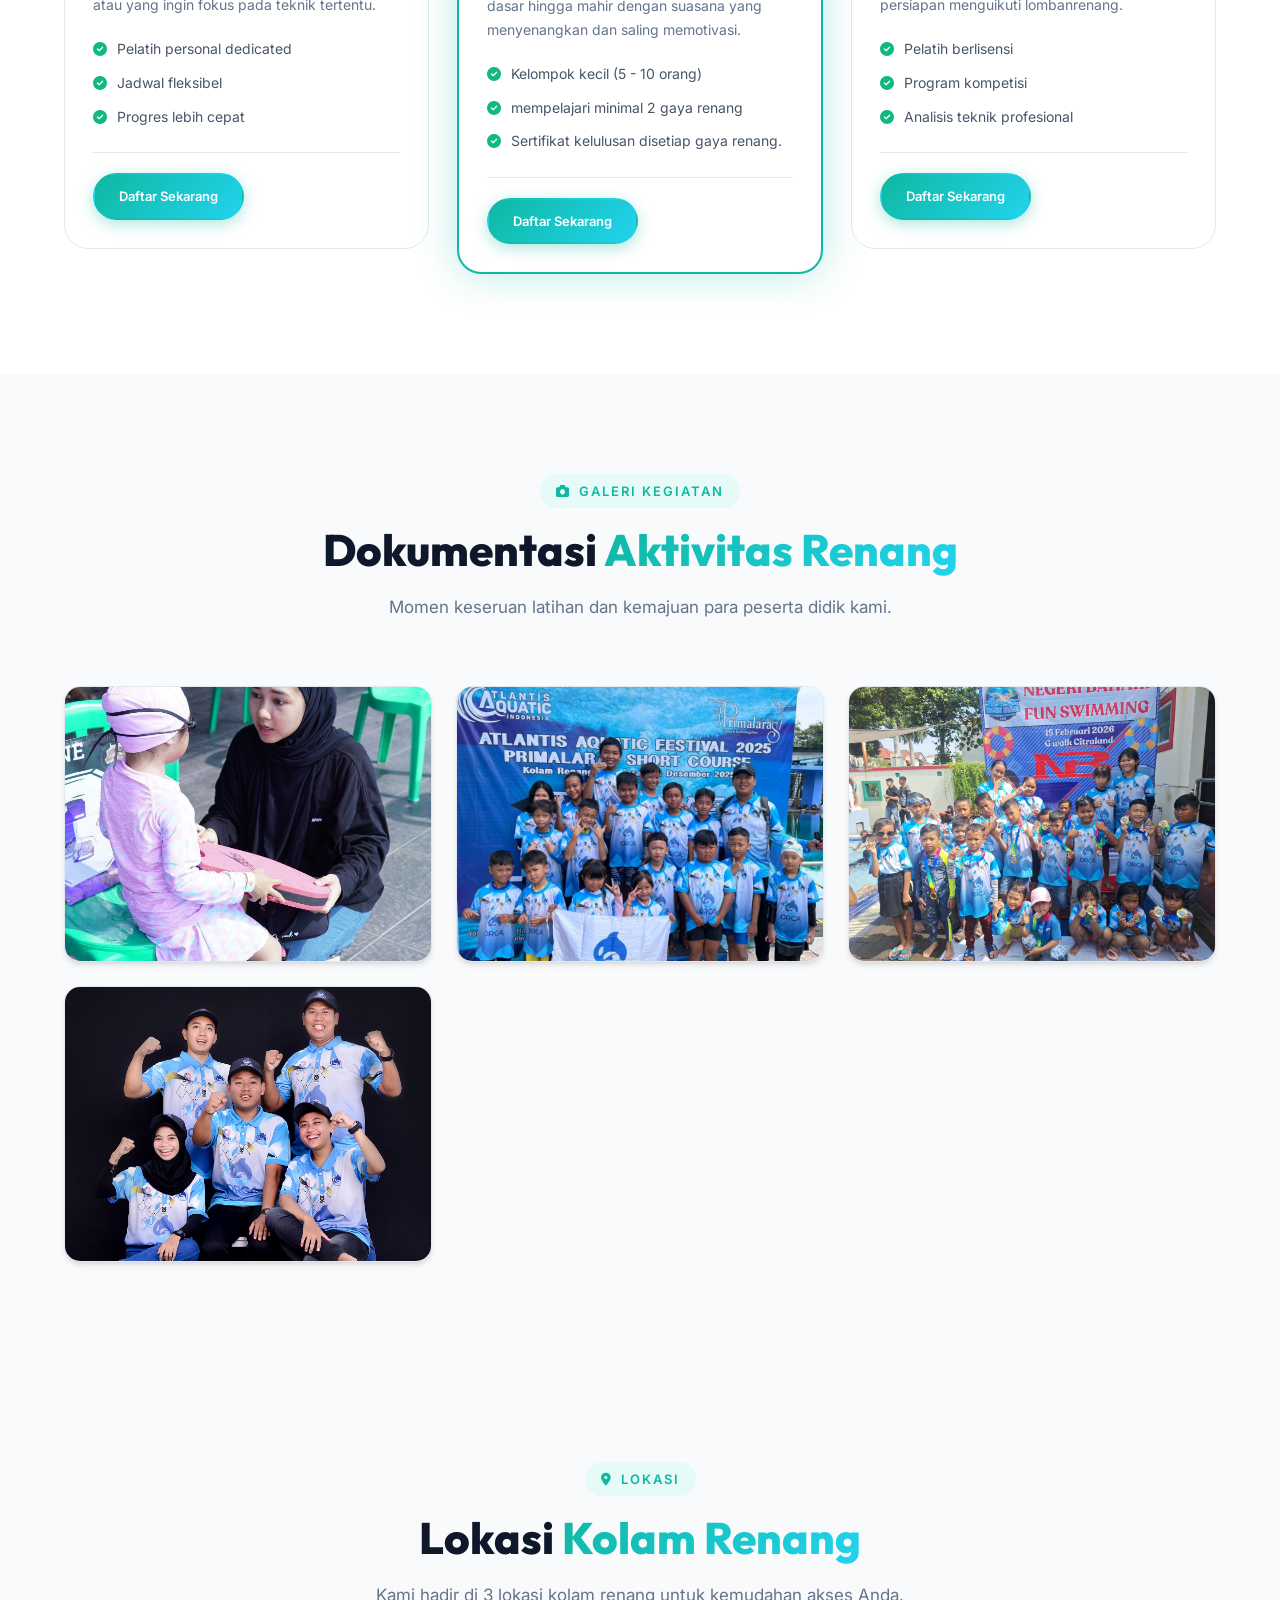
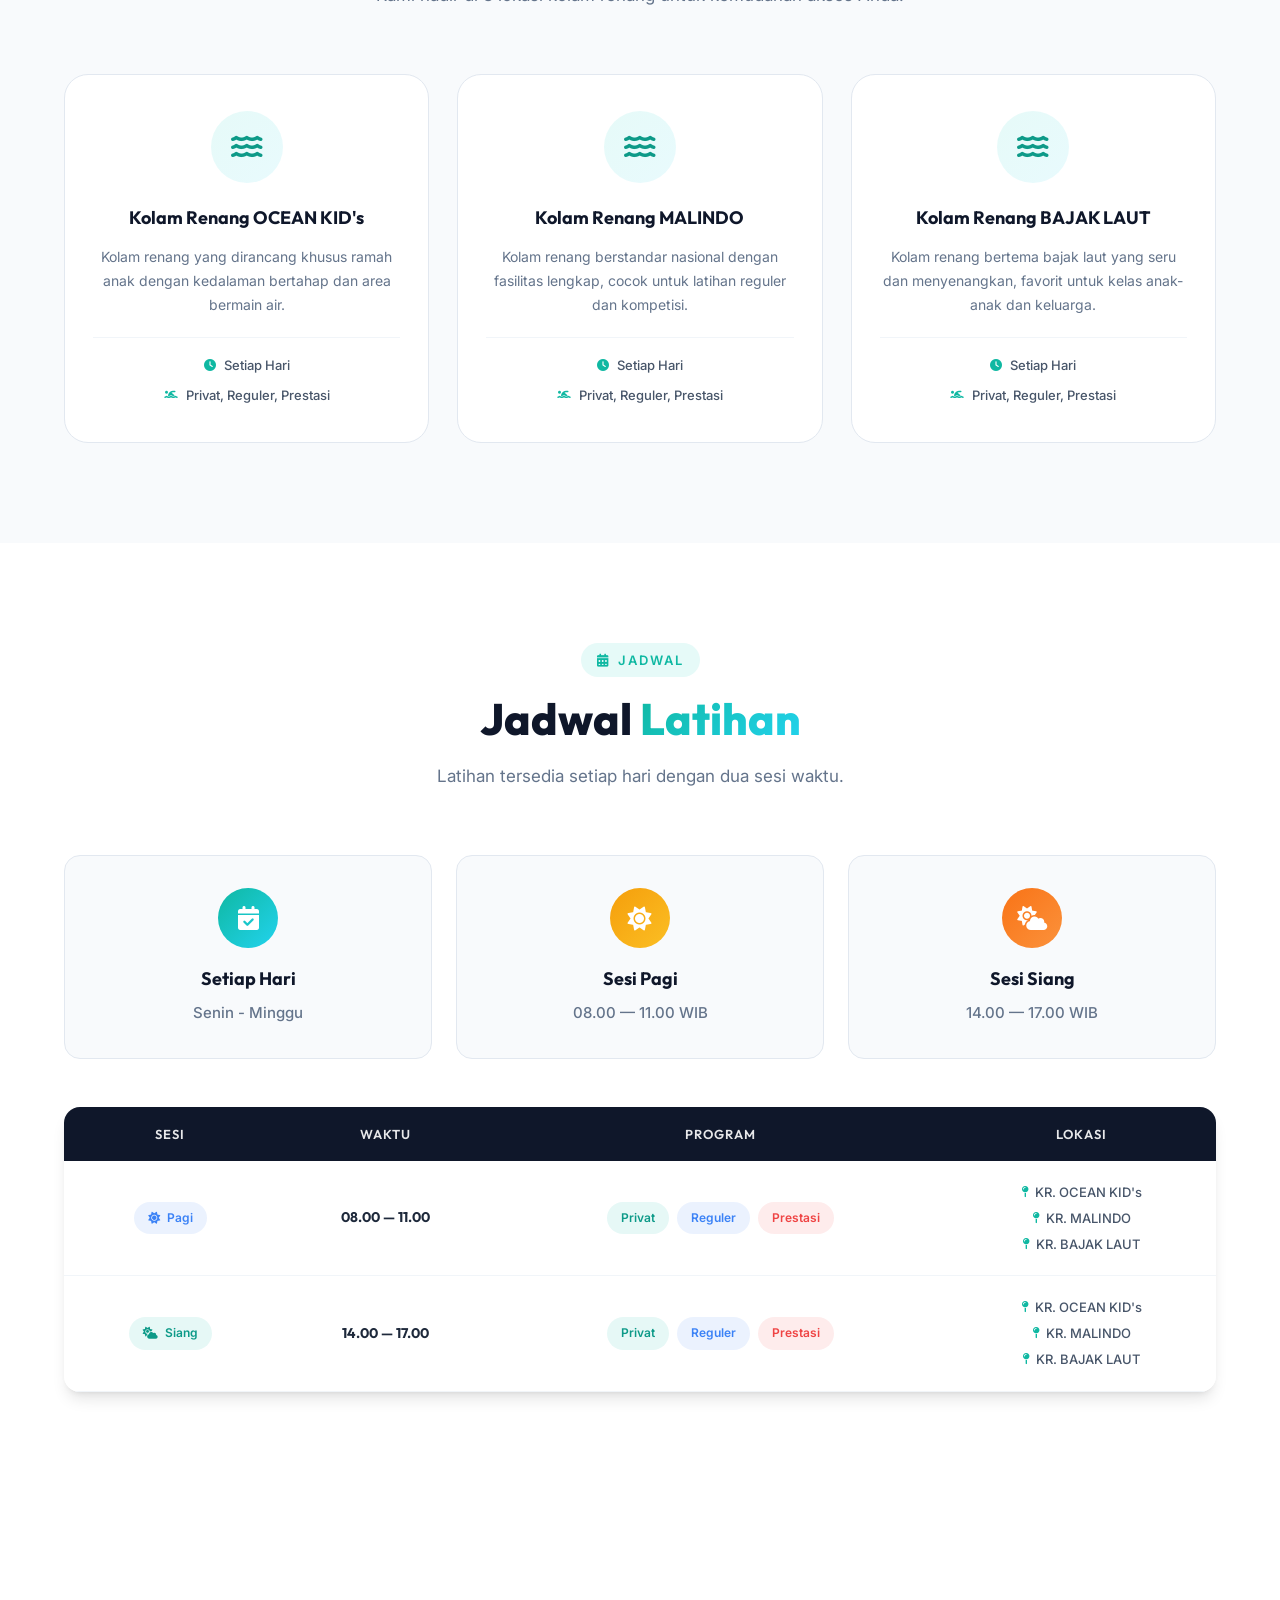
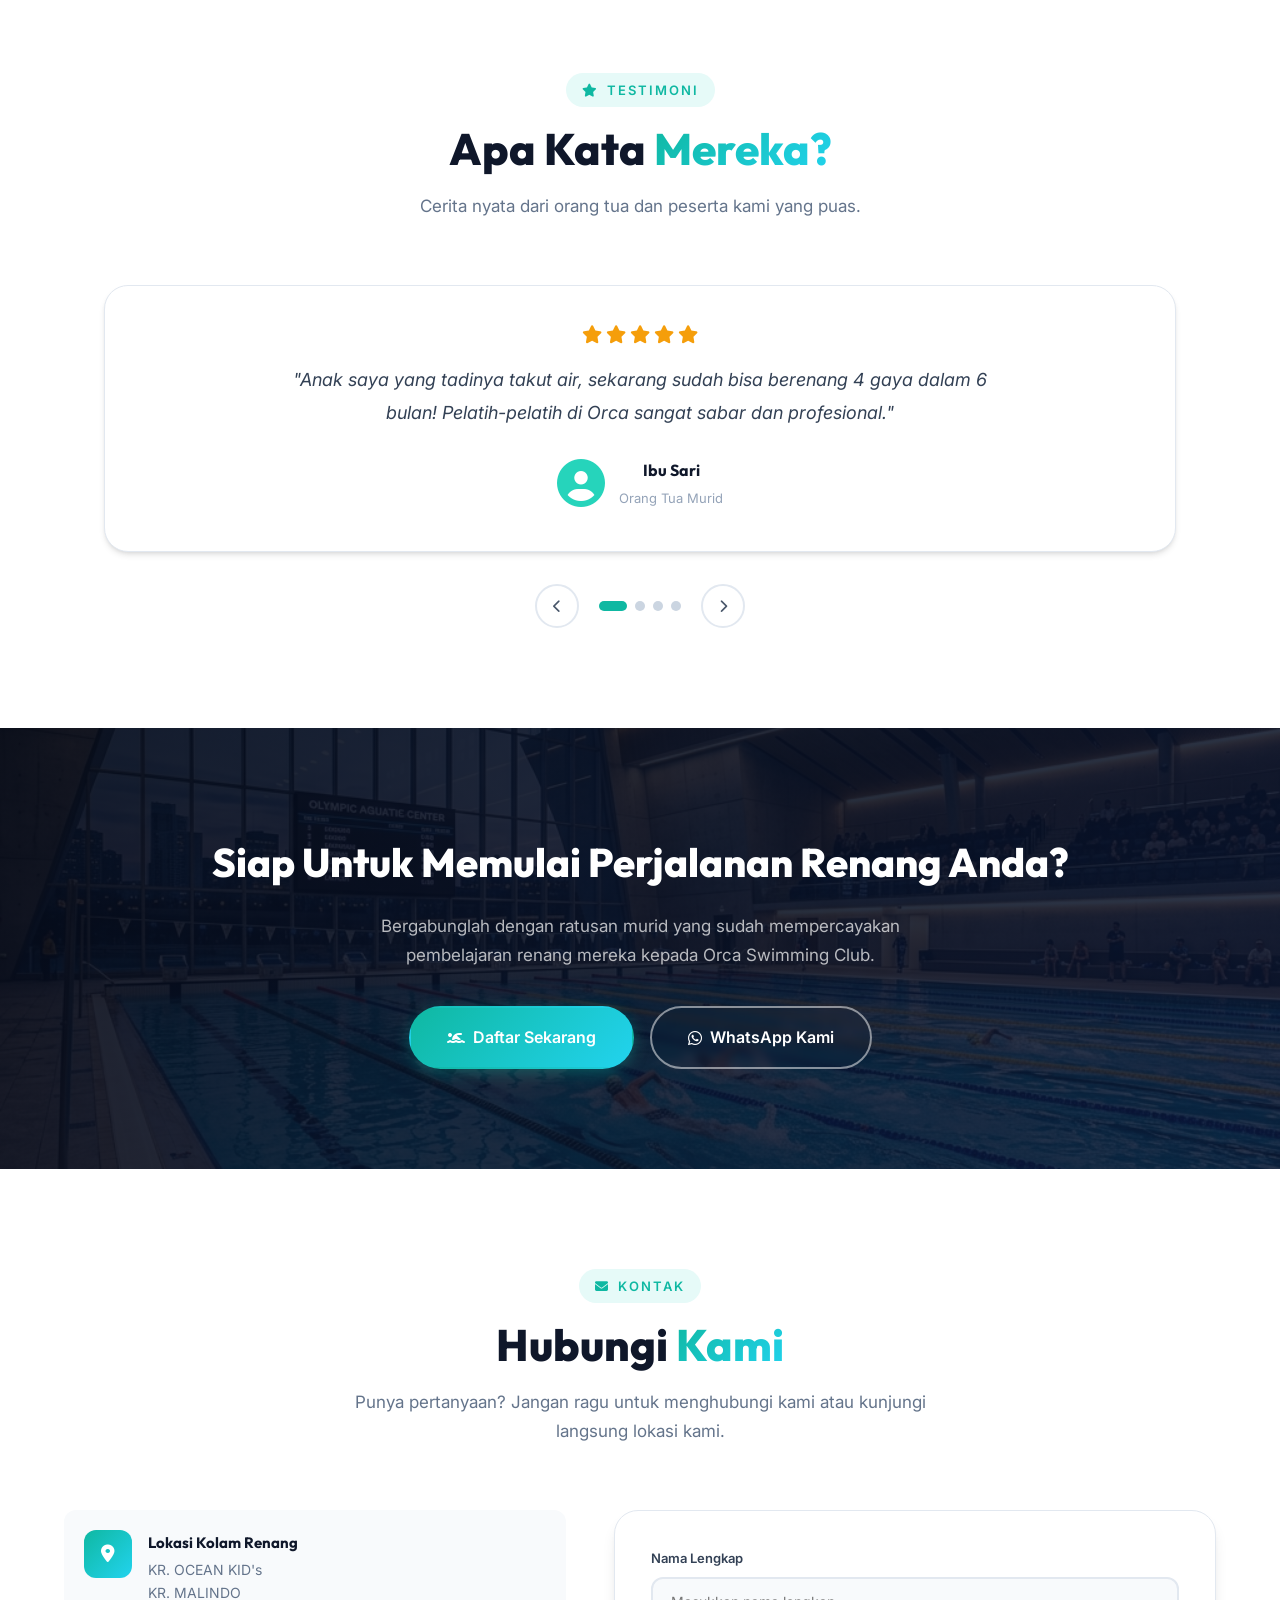
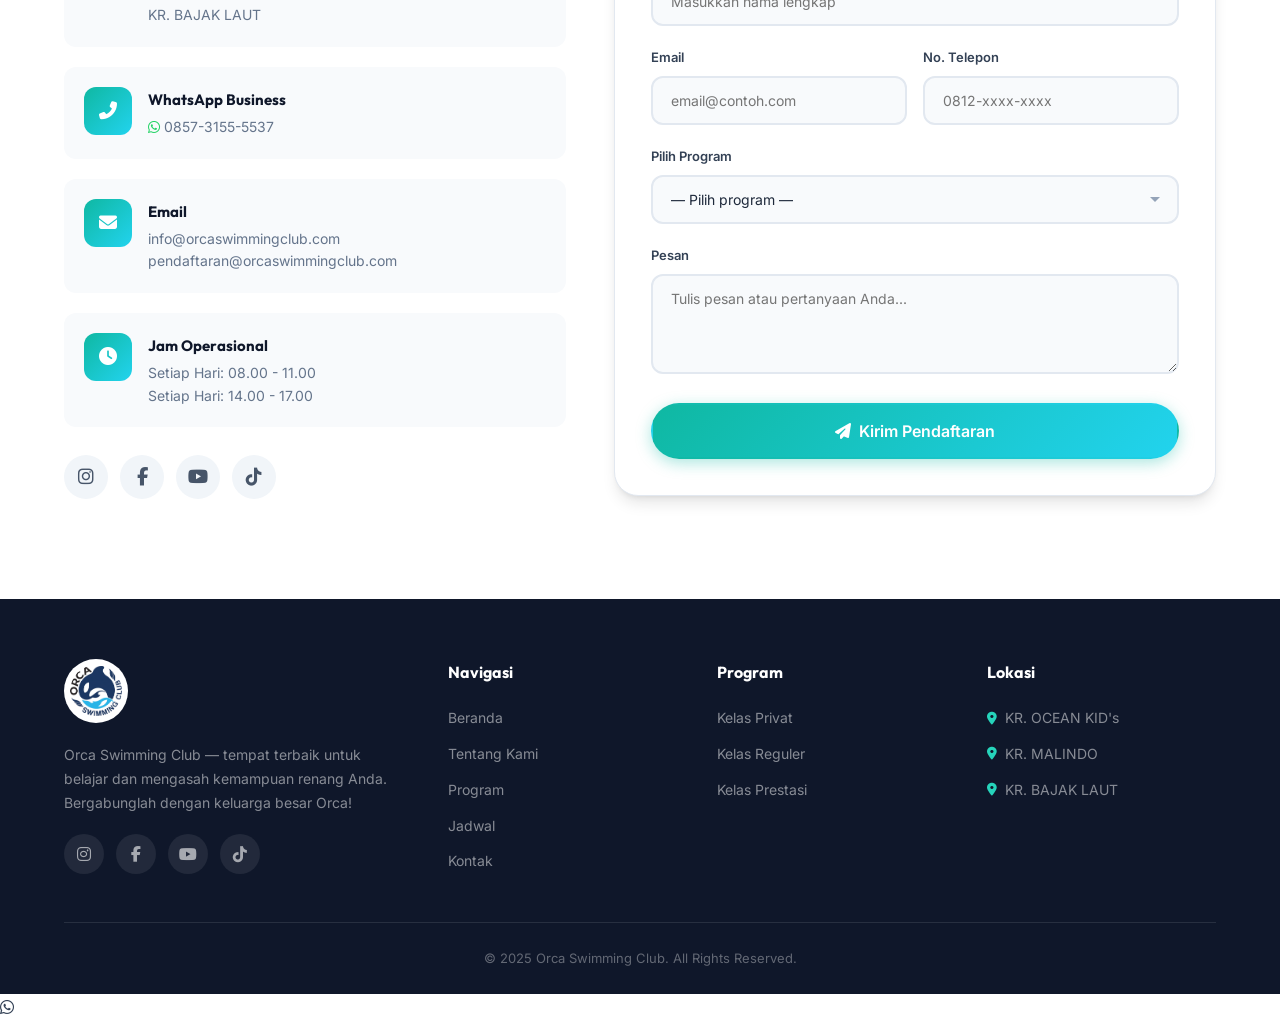
==== commit bf936c66: "Migrasi ke Cloudflare Workers + Sveltia CMS (tanpa Netlify)" ====
--- a/index.html
+++ b/index.html
@@ -11,19 +11,6 @@
     <link href="https://fonts.googleapis.com/css2?family=Inter:wght@300;400;500;600;700;800;900&family=Outfit:wght@400;500;600;700;800&display=swap" rel="stylesheet">
     <link rel="stylesheet" href="https://cdnjs.cloudflare.com/ajax/libs/font-awesome/6.5.1/css/all.min.css">
     <link rel="stylesheet" href="style.css">
-    <script>
-      const isLocalHost = window.location.hostname === 'localhost' || window.location.hostname.match(/^(127\.|192\.168\.|10\.|172\.1[6-9]\.|172\.2[0-9]\.|172\.3[0-1]\.)/);
-      if (!isLocalHost) {
-        const script = document.createElement('script');
-        script.src = "https://identity.netlify.com/v1/netlify-identity-widget.js";
-        document.head.appendChild(script);
-      } else {
-        window.netlifyIdentity = { 
-          on: () => {},
-          currentUser: () => null 
-        };
-      }
-    </script>
 </head>
 <body>
     <!-- Preloader -->
@@ -644,16 +631,5 @@
     </button>
 
     <script src="script.js"></script>
-    <script>
-      if (window.netlifyIdentity) {
-        window.netlifyIdentity.on("init", user => {
-          if (!user) {
-            window.netlifyIdentity.on("login", () => {
-              document.location.href = "/admin/";
-            });
-          }
-        });
-      }
-    </script>
 </body>
 </html>
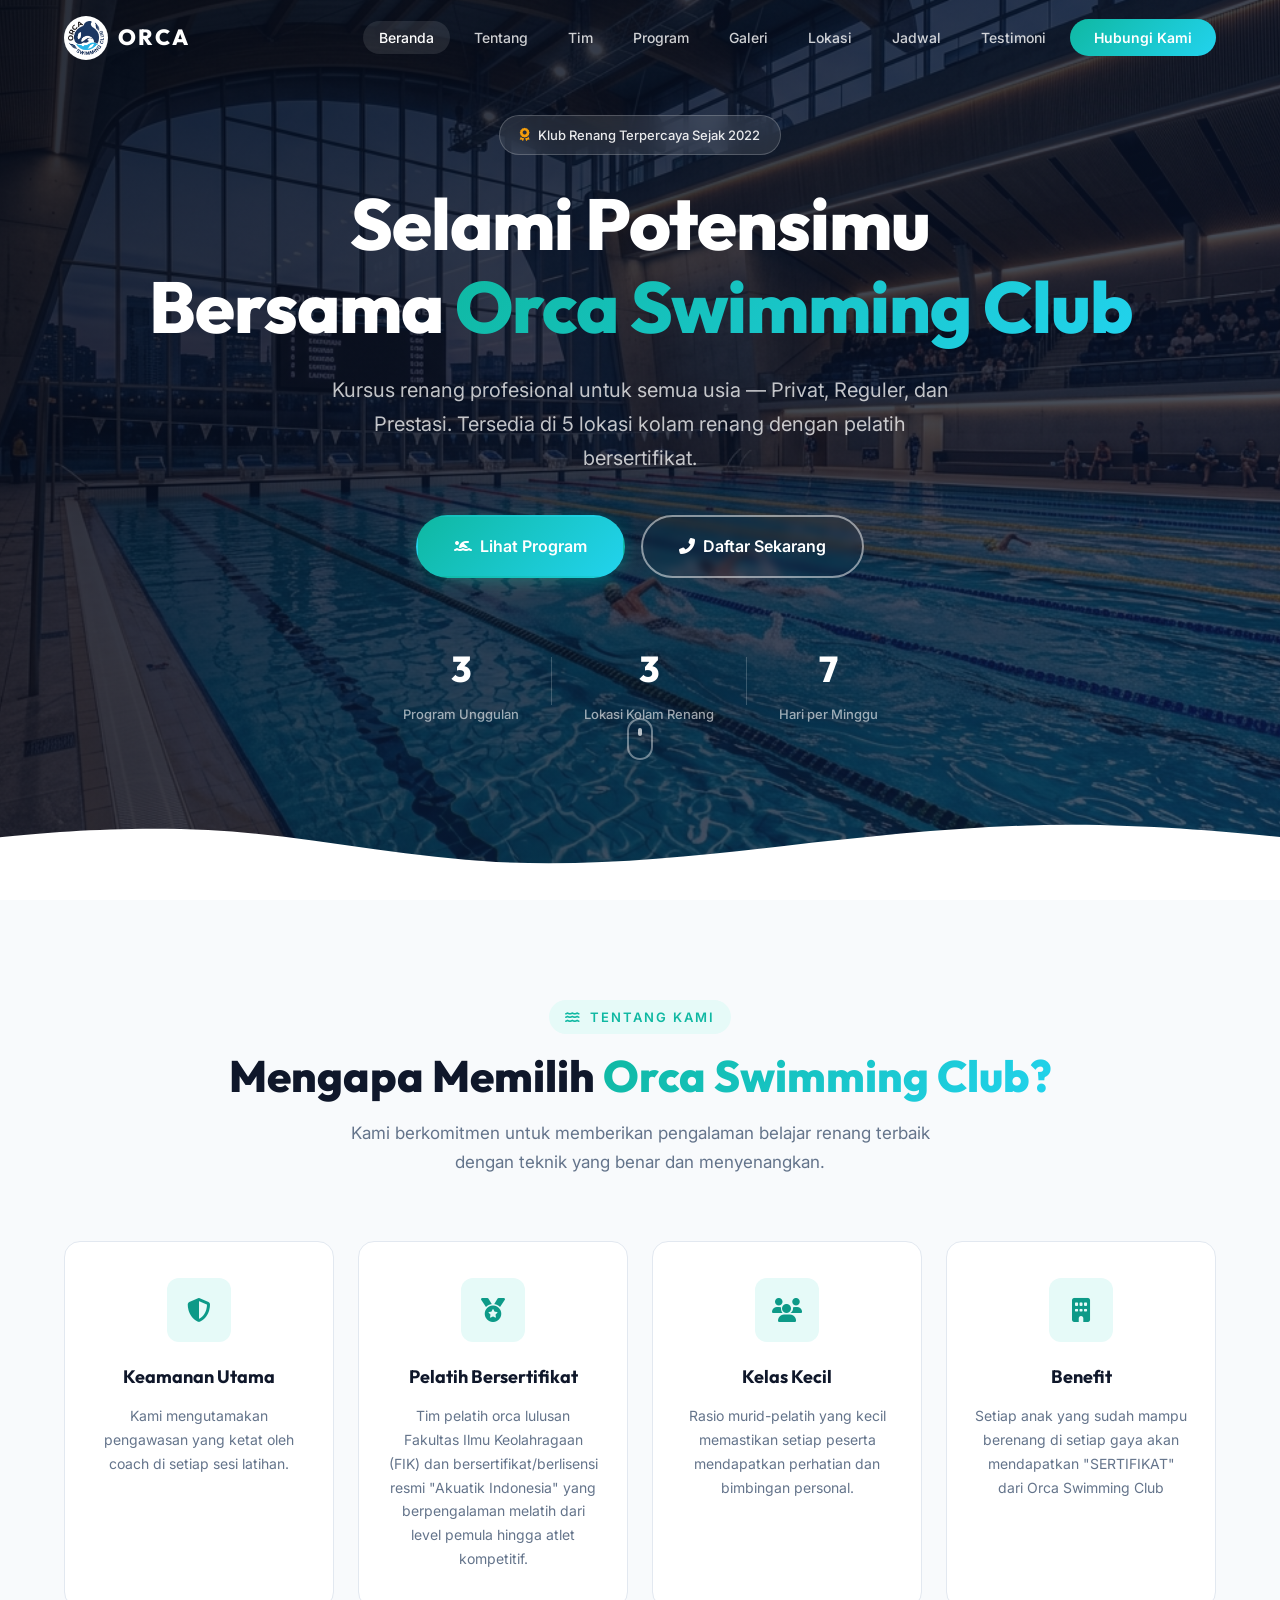
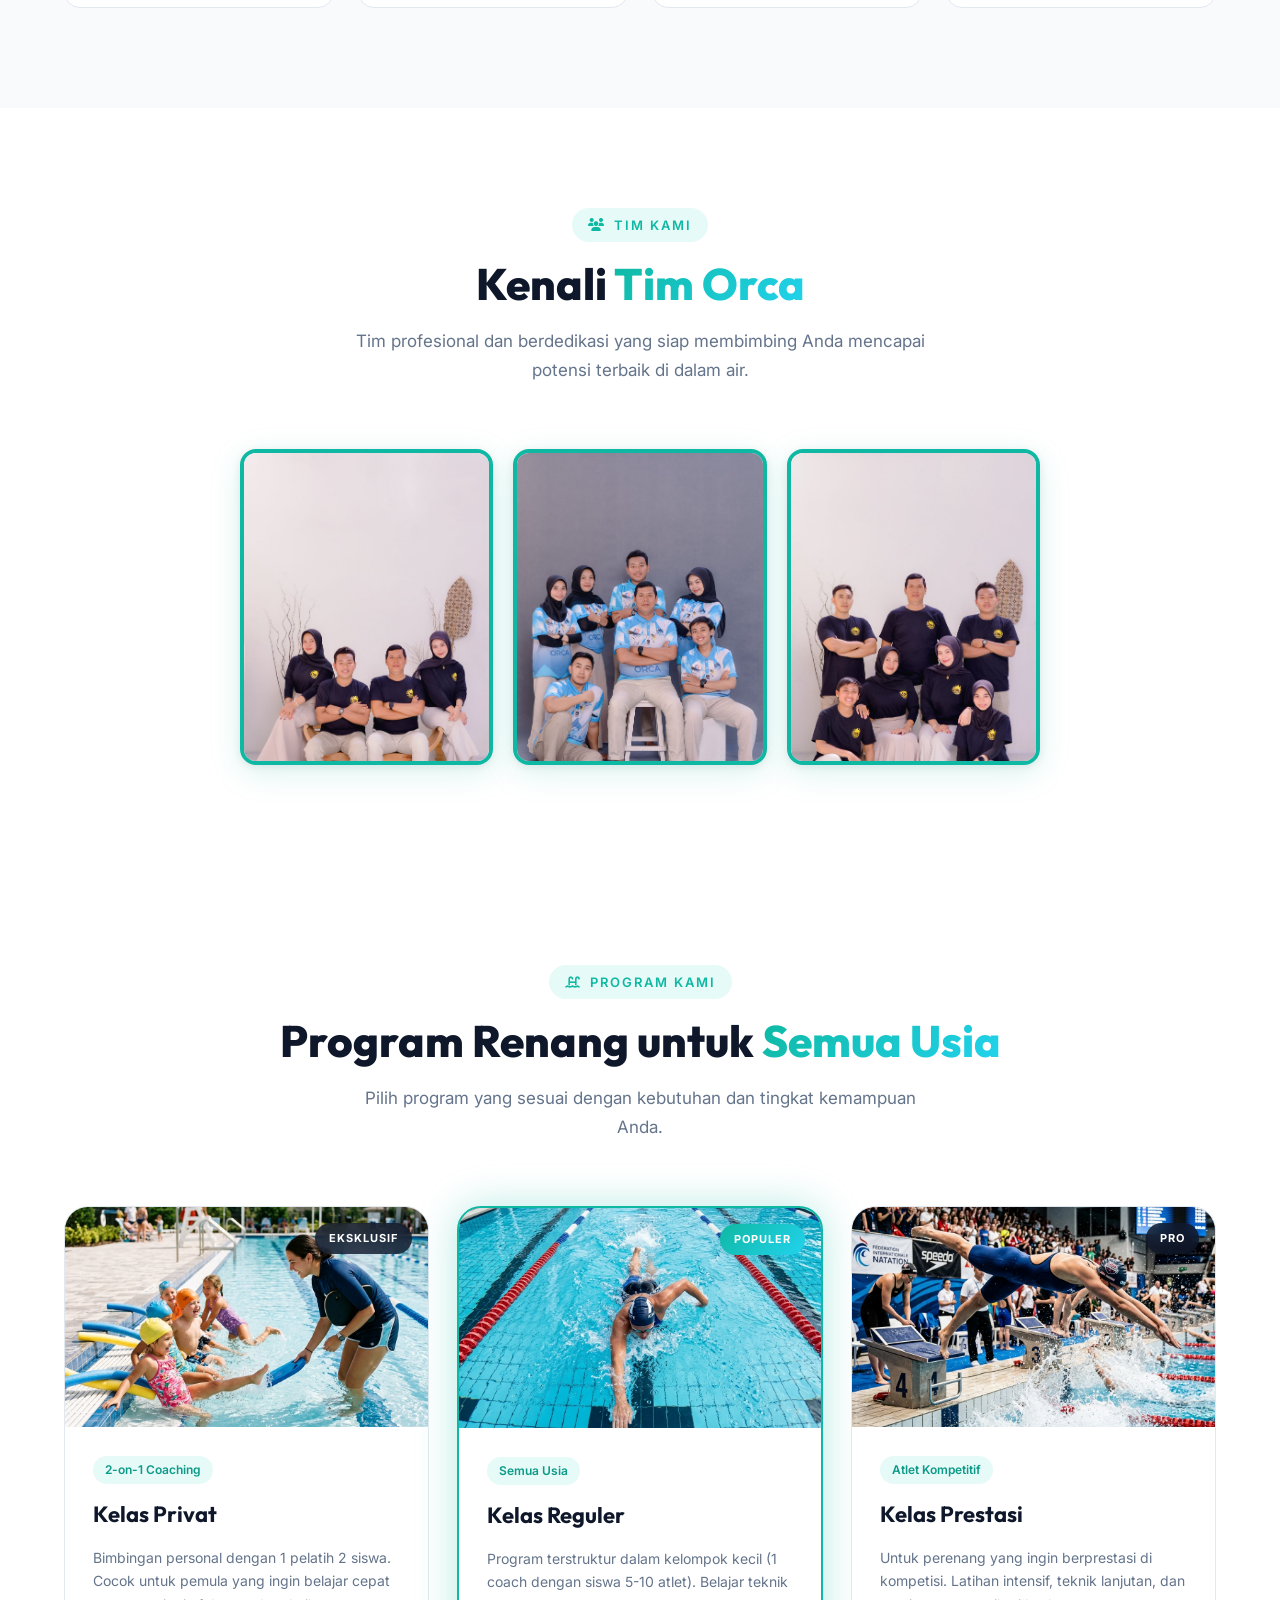
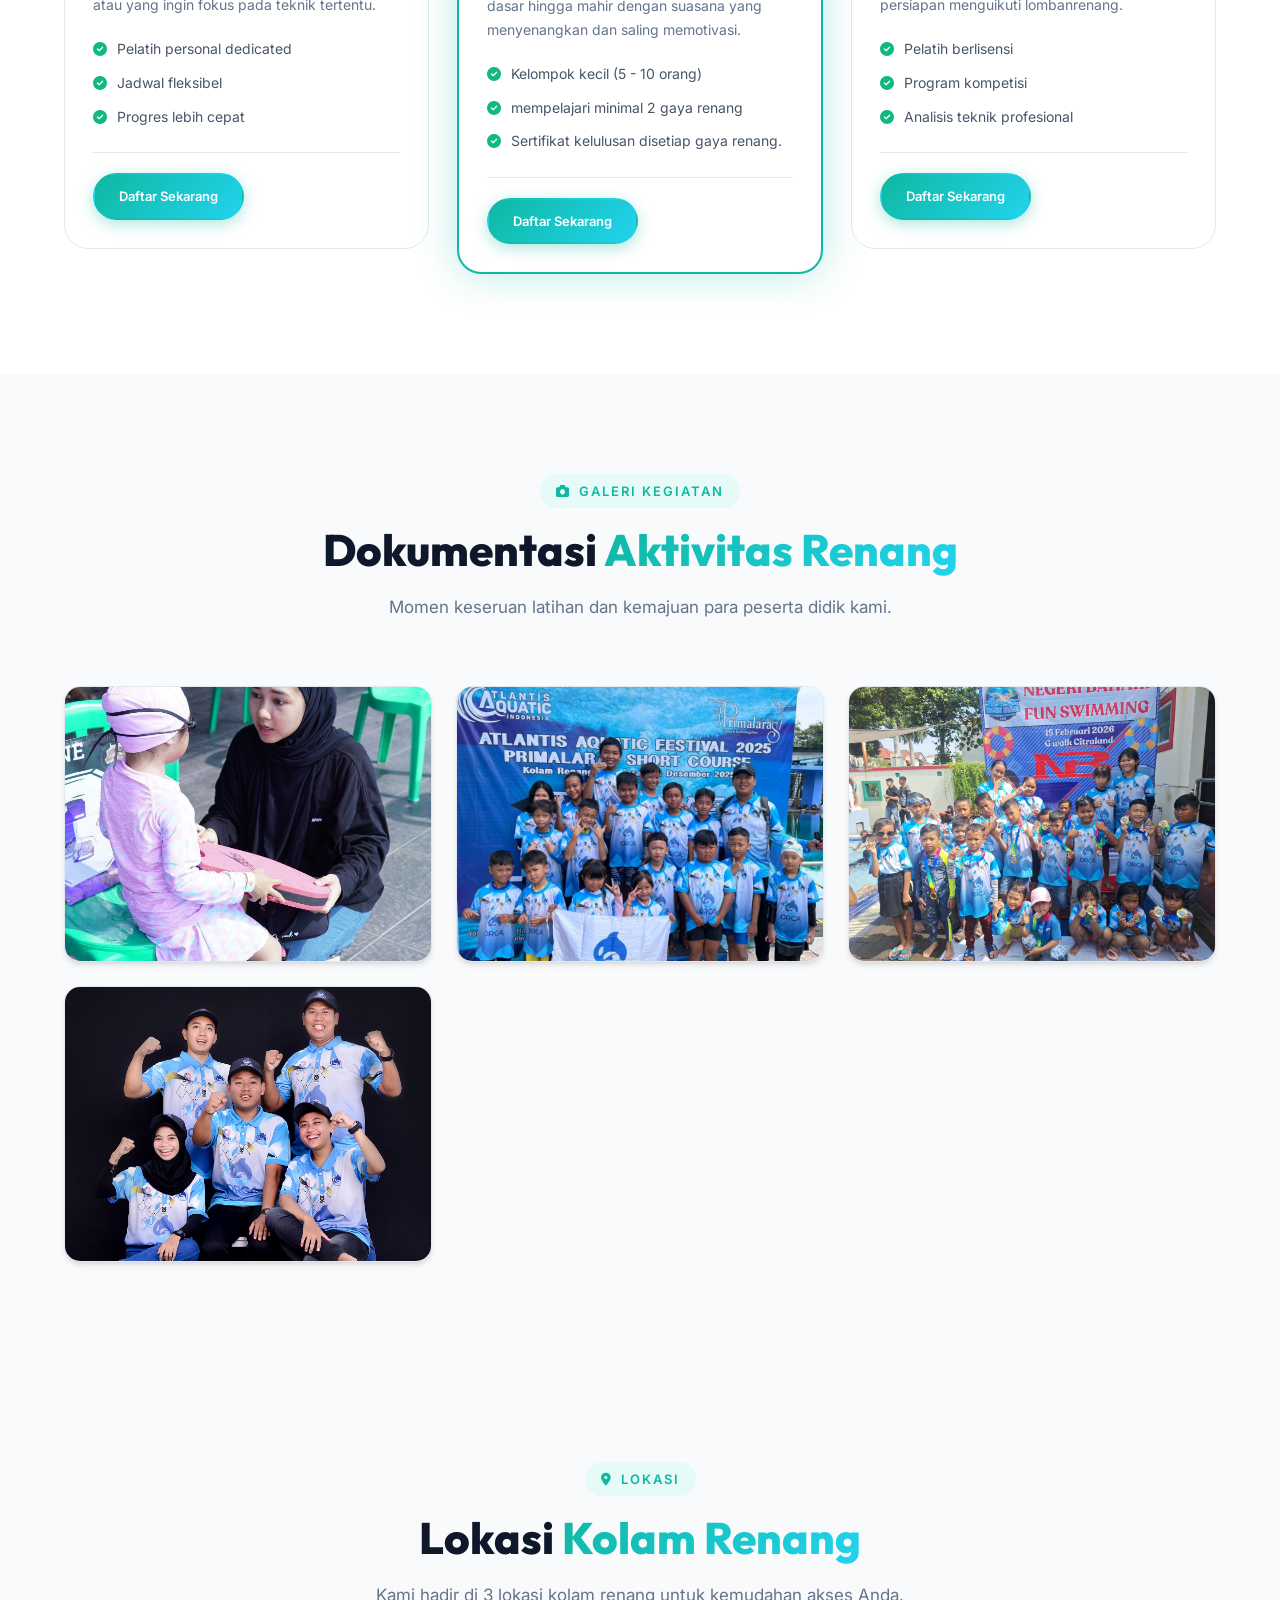
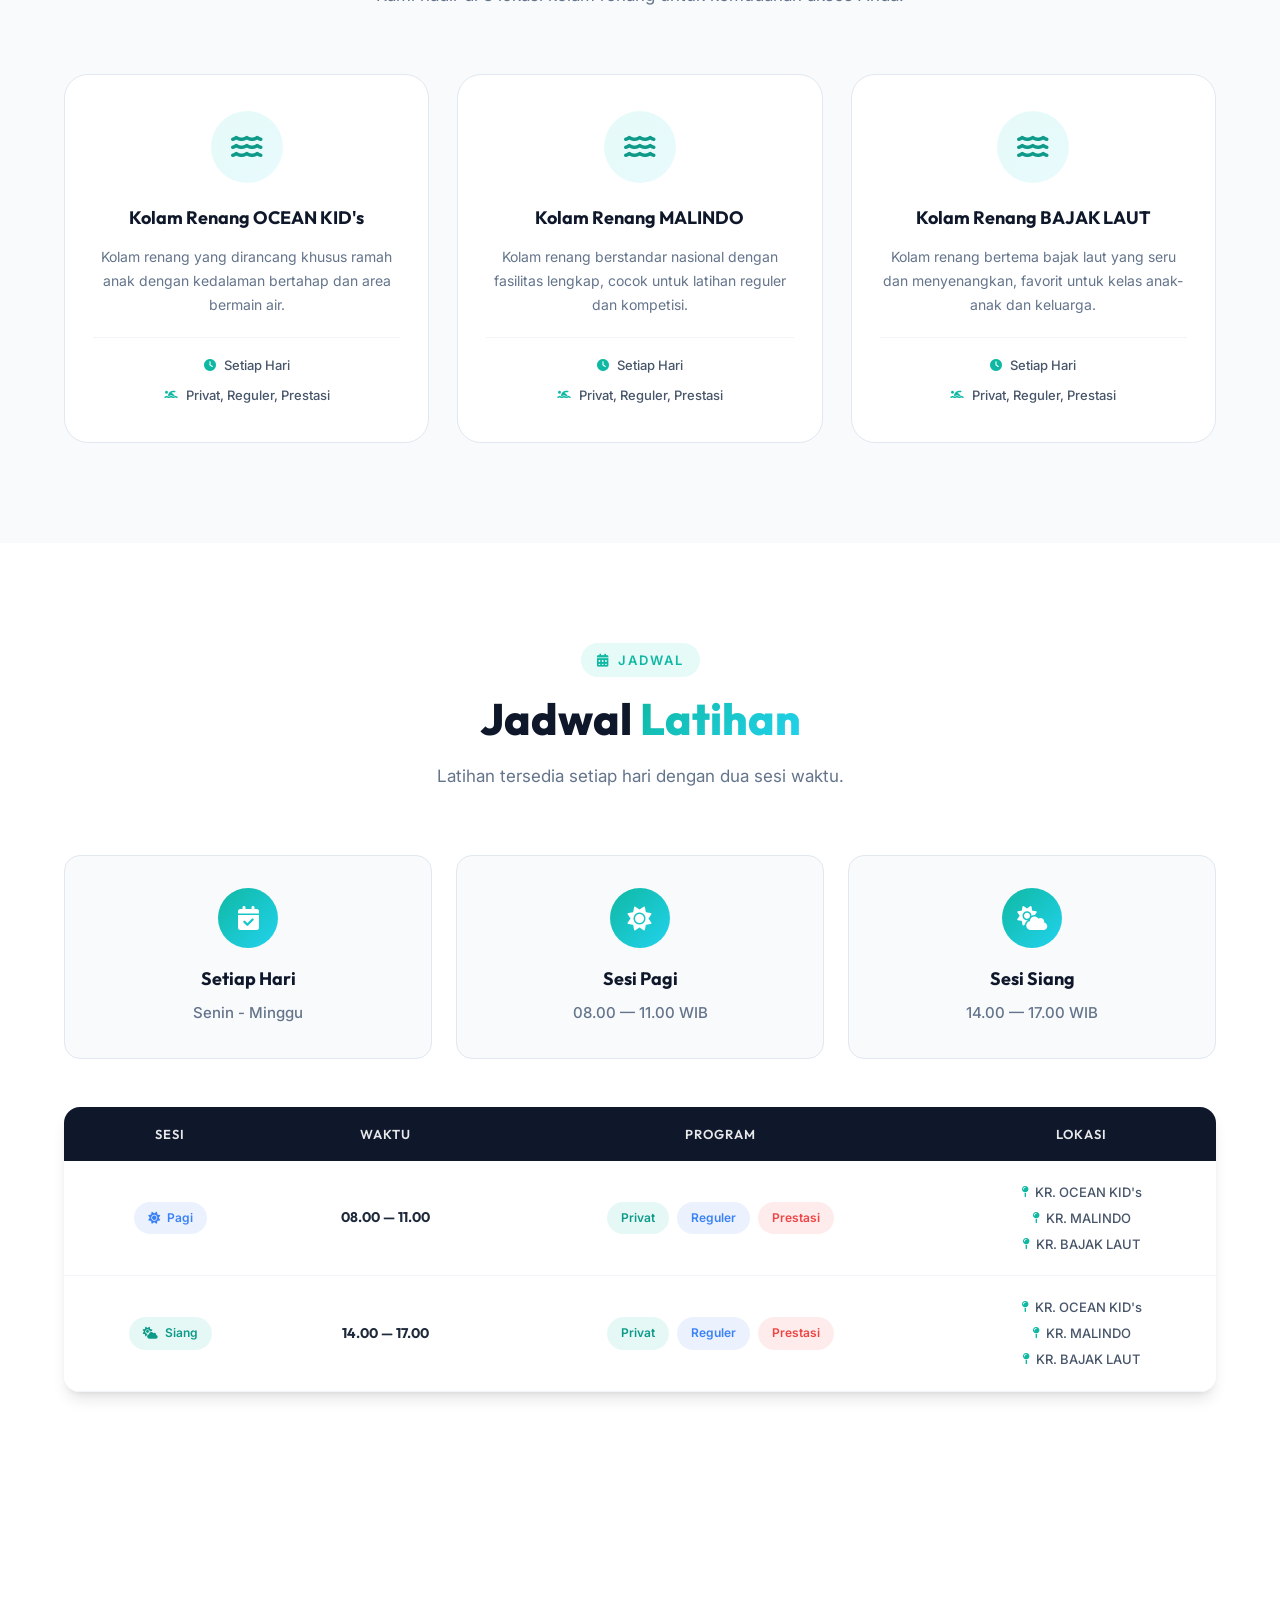
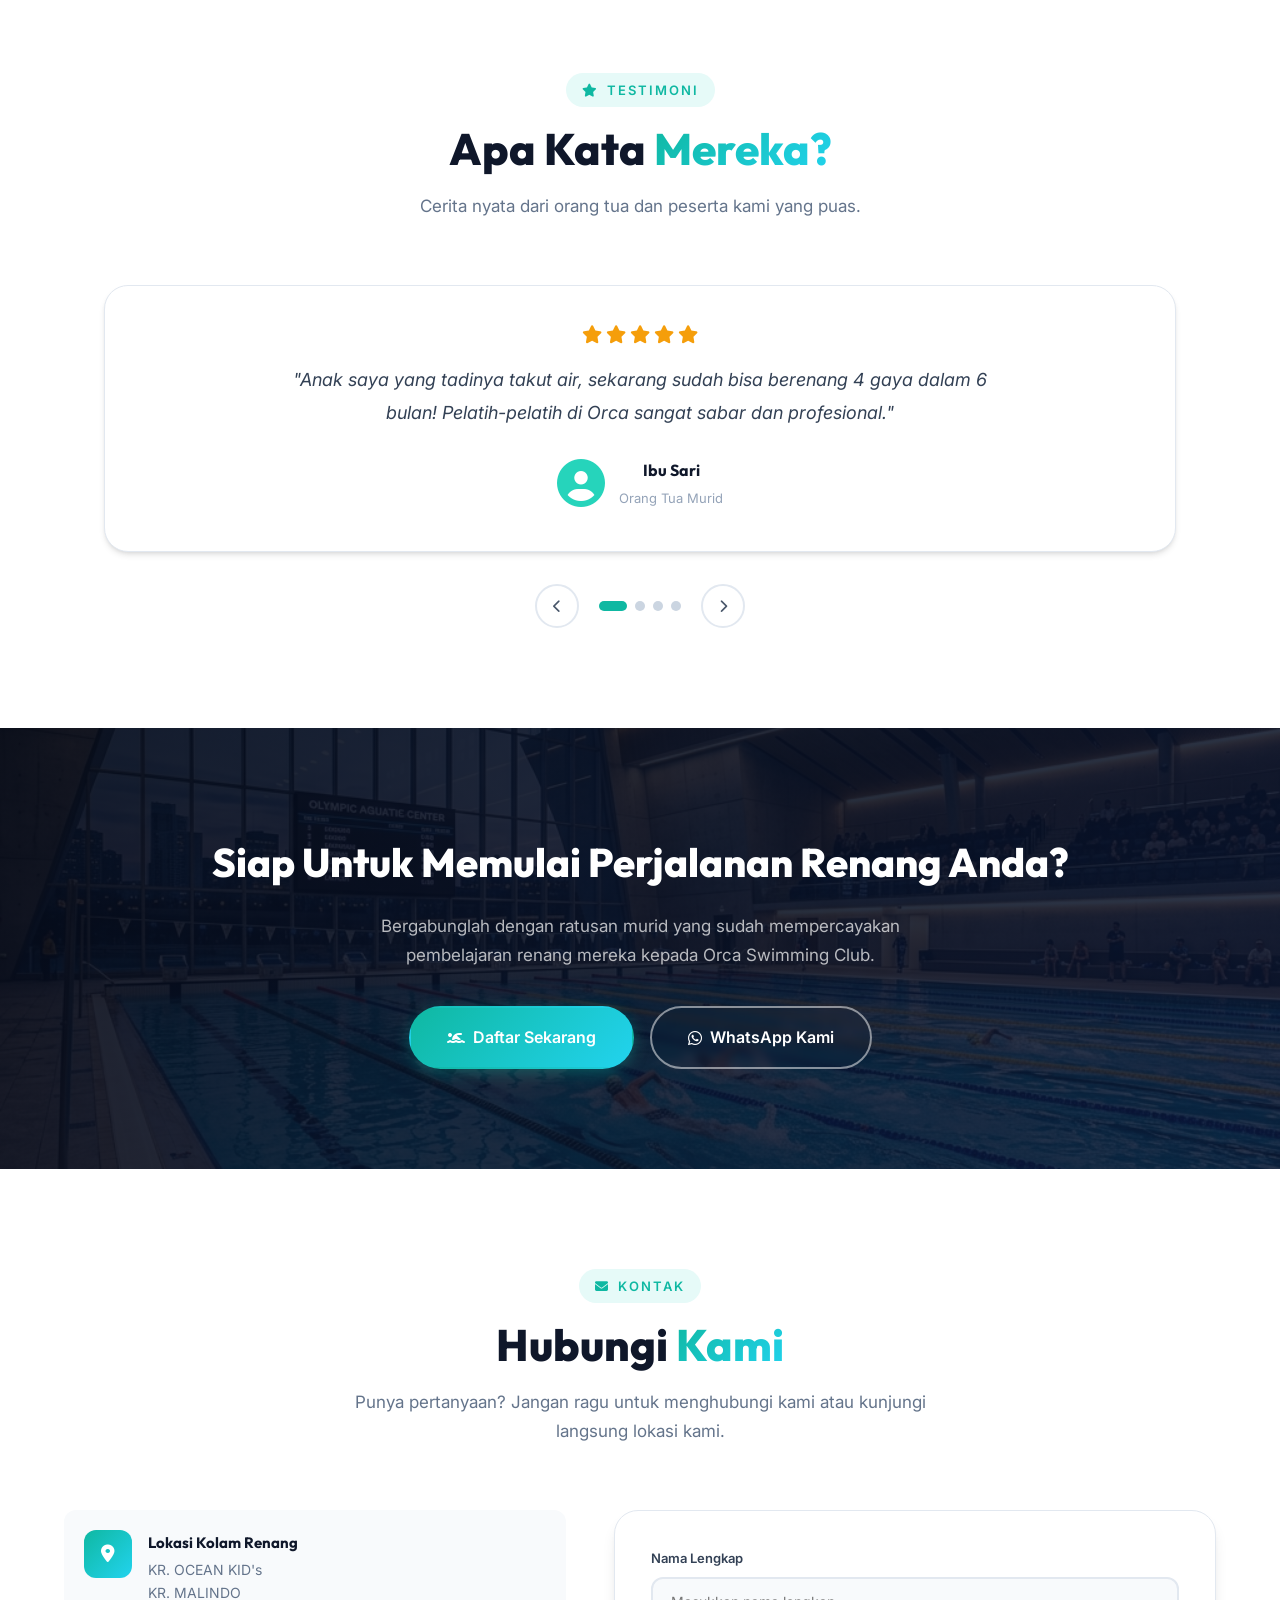
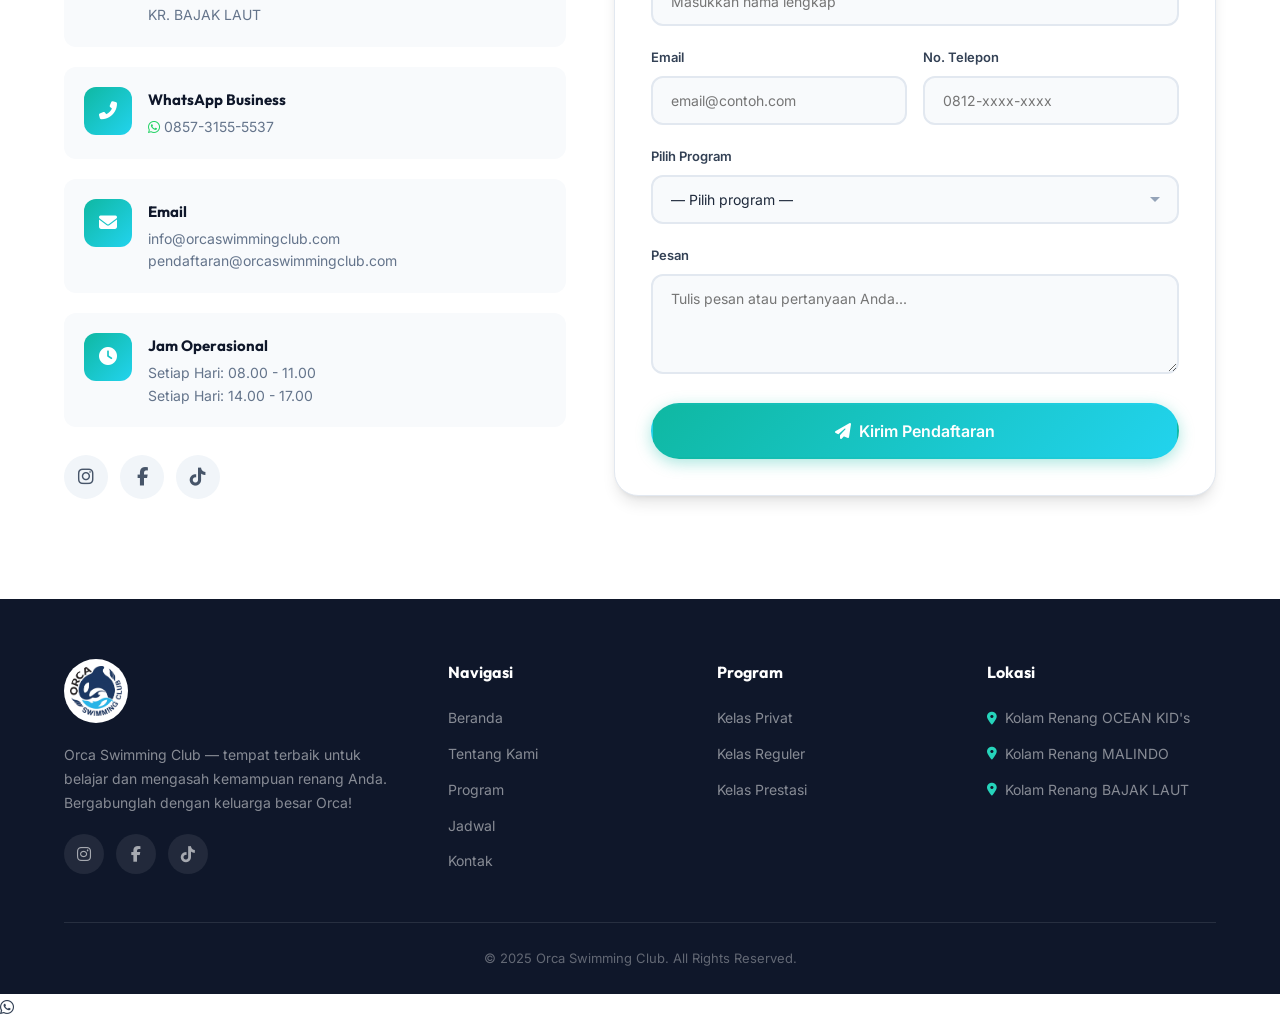
==== commit 9b3a040e: "Update sosmed links + tambah Lokasi & Jadwal ke CMS admin" ====
--- a/index.html
+++ b/index.html
@@ -531,10 +531,9 @@
                         </div>
                     </div>
                     <div class="contact-socials">
-                        <a href="#" class="social-link" aria-label="Instagram"><i class="fab fa-instagram"></i></a>
-                        <a href="#" class="social-link" aria-label="Facebook"><i class="fab fa-facebook-f"></i></a>
-                        <a href="#" class="social-link" aria-label="YouTube"><i class="fab fa-youtube"></i></a>
-                        <a href="#" class="social-link" aria-label="TikTok"><i class="fab fa-tiktok"></i></a>
+                        <a href="https://www.instagram.com/orca_swimmingclub?igsh=MWRoenN0bnV2b2xkZg==" class="social-link" target="_blank" aria-label="Instagram"><i class="fab fa-instagram"></i></a>
+                        <a href="https://www.facebook.com/share/1DsZCvFgyp/" class="social-link" target="_blank" aria-label="Facebook"><i class="fab fa-facebook-f"></i></a>
+                        <a href="https://www.tiktok.com/@orca_swimmingclub?_r=1&_t=ZS-95p3AezdGTg" class="social-link" target="_blank" aria-label="TikTok"><i class="fab fa-tiktok"></i></a>
                     </div>
                 </div>
                 <form id="contact-form" class="contact-form" data-animate="fade-up" data-delay="200">
@@ -581,10 +580,9 @@
                     <img src="assets/images/logo.png" alt="Orca Swimming Club" class="footer-logo">
                     <p>Orca Swimming Club — tempat terbaik untuk belajar dan mengasah kemampuan renang Anda. Bergabunglah dengan keluarga besar Orca!</p>
                     <div class="footer-socials">
-                        <a href="#" aria-label="Instagram"><i class="fab fa-instagram"></i></a>
-                        <a href="#" aria-label="Facebook"><i class="fab fa-facebook-f"></i></a>
-                        <a href="#" aria-label="YouTube"><i class="fab fa-youtube"></i></a>
-                        <a href="#" aria-label="TikTok"><i class="fab fa-tiktok"></i></a>
+                        <a href="https://www.instagram.com/orca_swimmingclub?igsh=MWRoenN0bnV2b2xkZg==" target="_blank" aria-label="Instagram"><i class="fab fa-instagram"></i></a>
+                        <a href="https://www.facebook.com/share/1DsZCvFgyp/" target="_blank" aria-label="Facebook"><i class="fab fa-facebook-f"></i></a>
+                        <a href="https://www.tiktok.com/@orca_swimmingclub?_r=1&_t=ZS-95p3AezdGTg" target="_blank" aria-label="TikTok"><i class="fab fa-tiktok"></i></a>
                     </div>
                 </div>
                 <div class="footer-links">
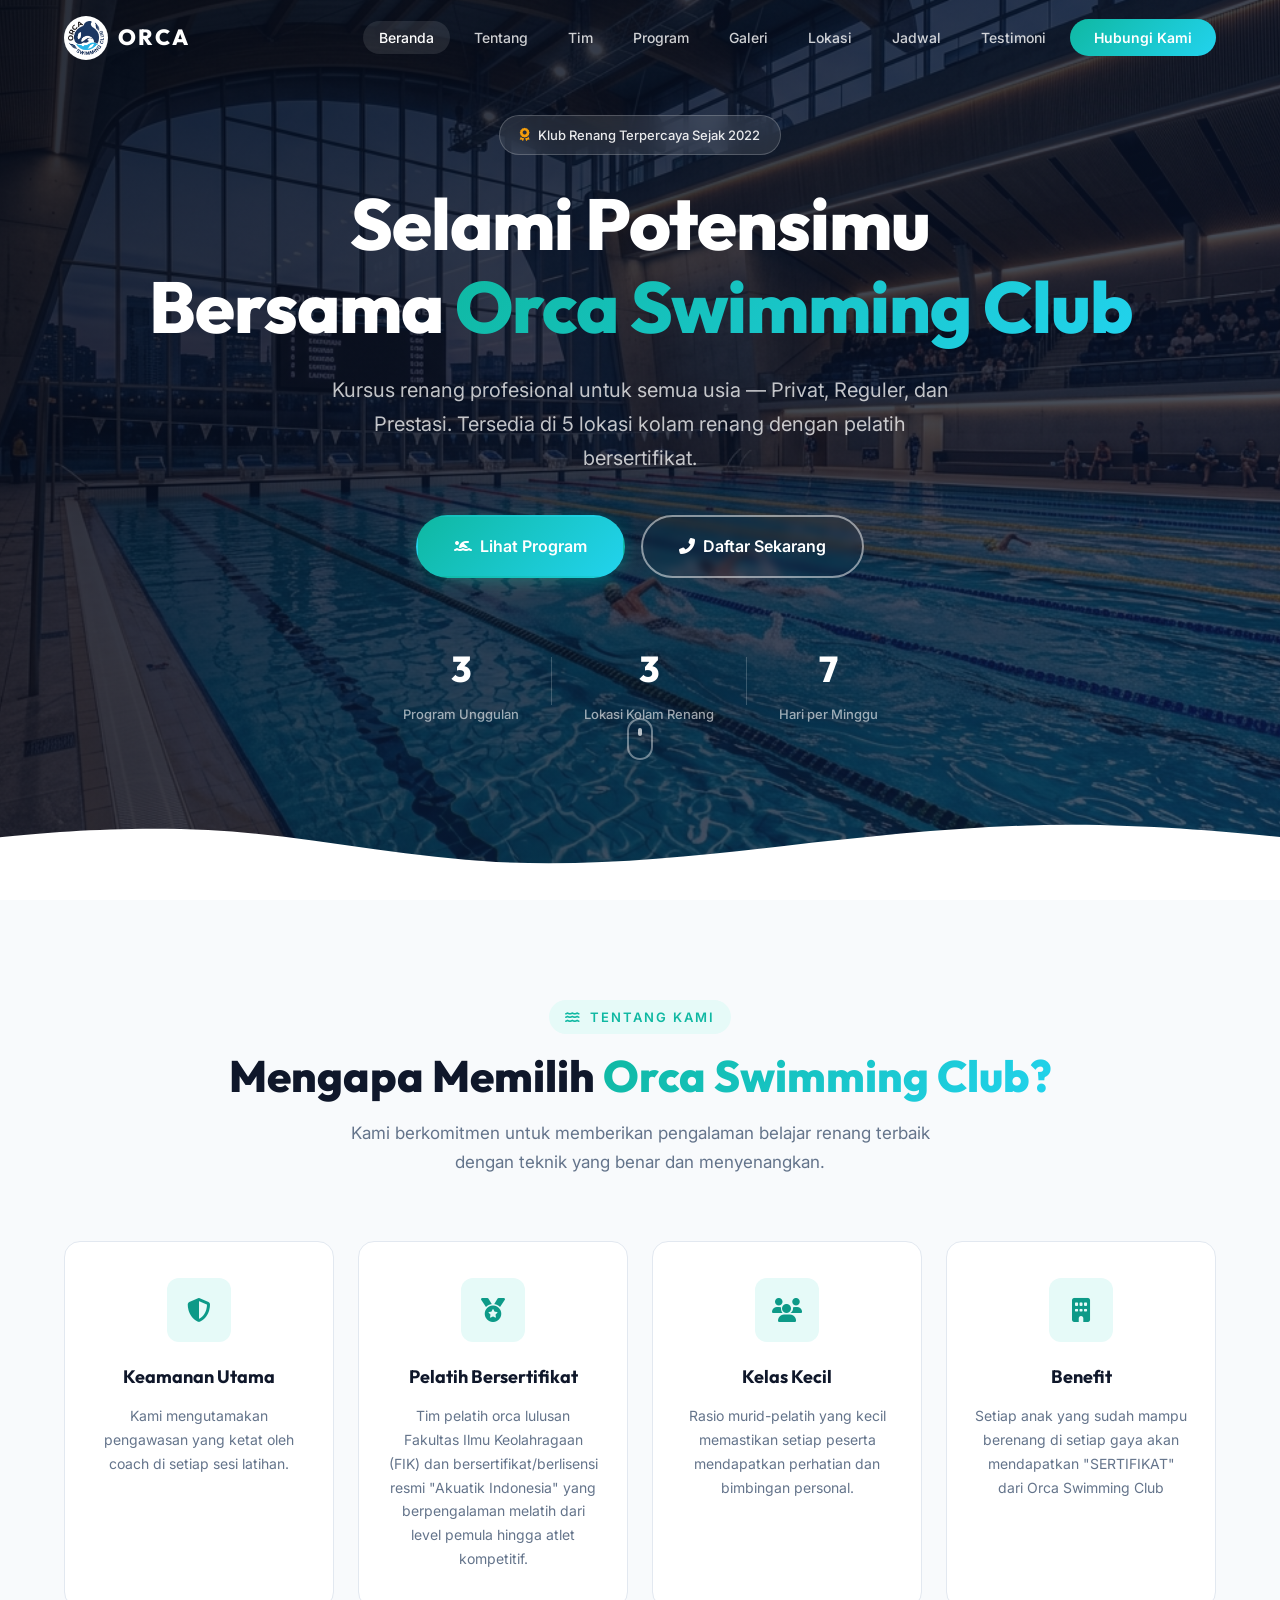
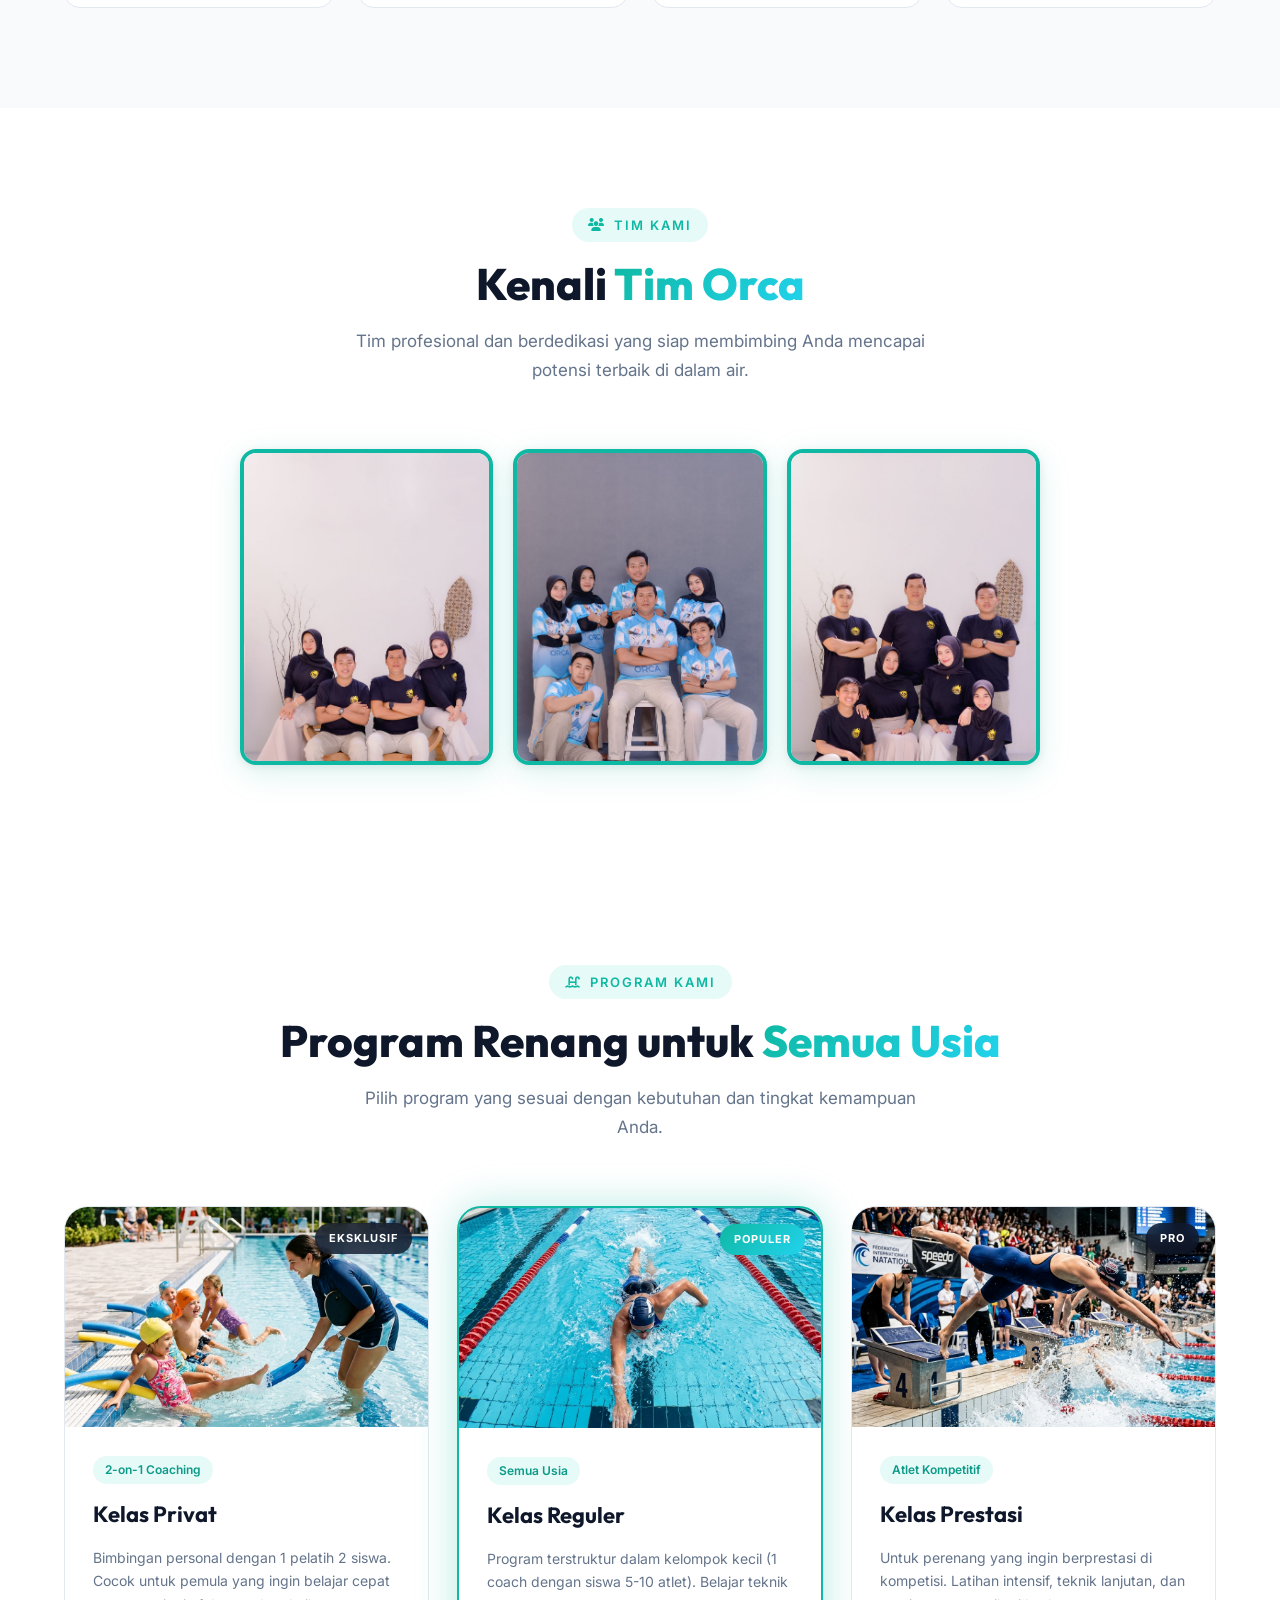
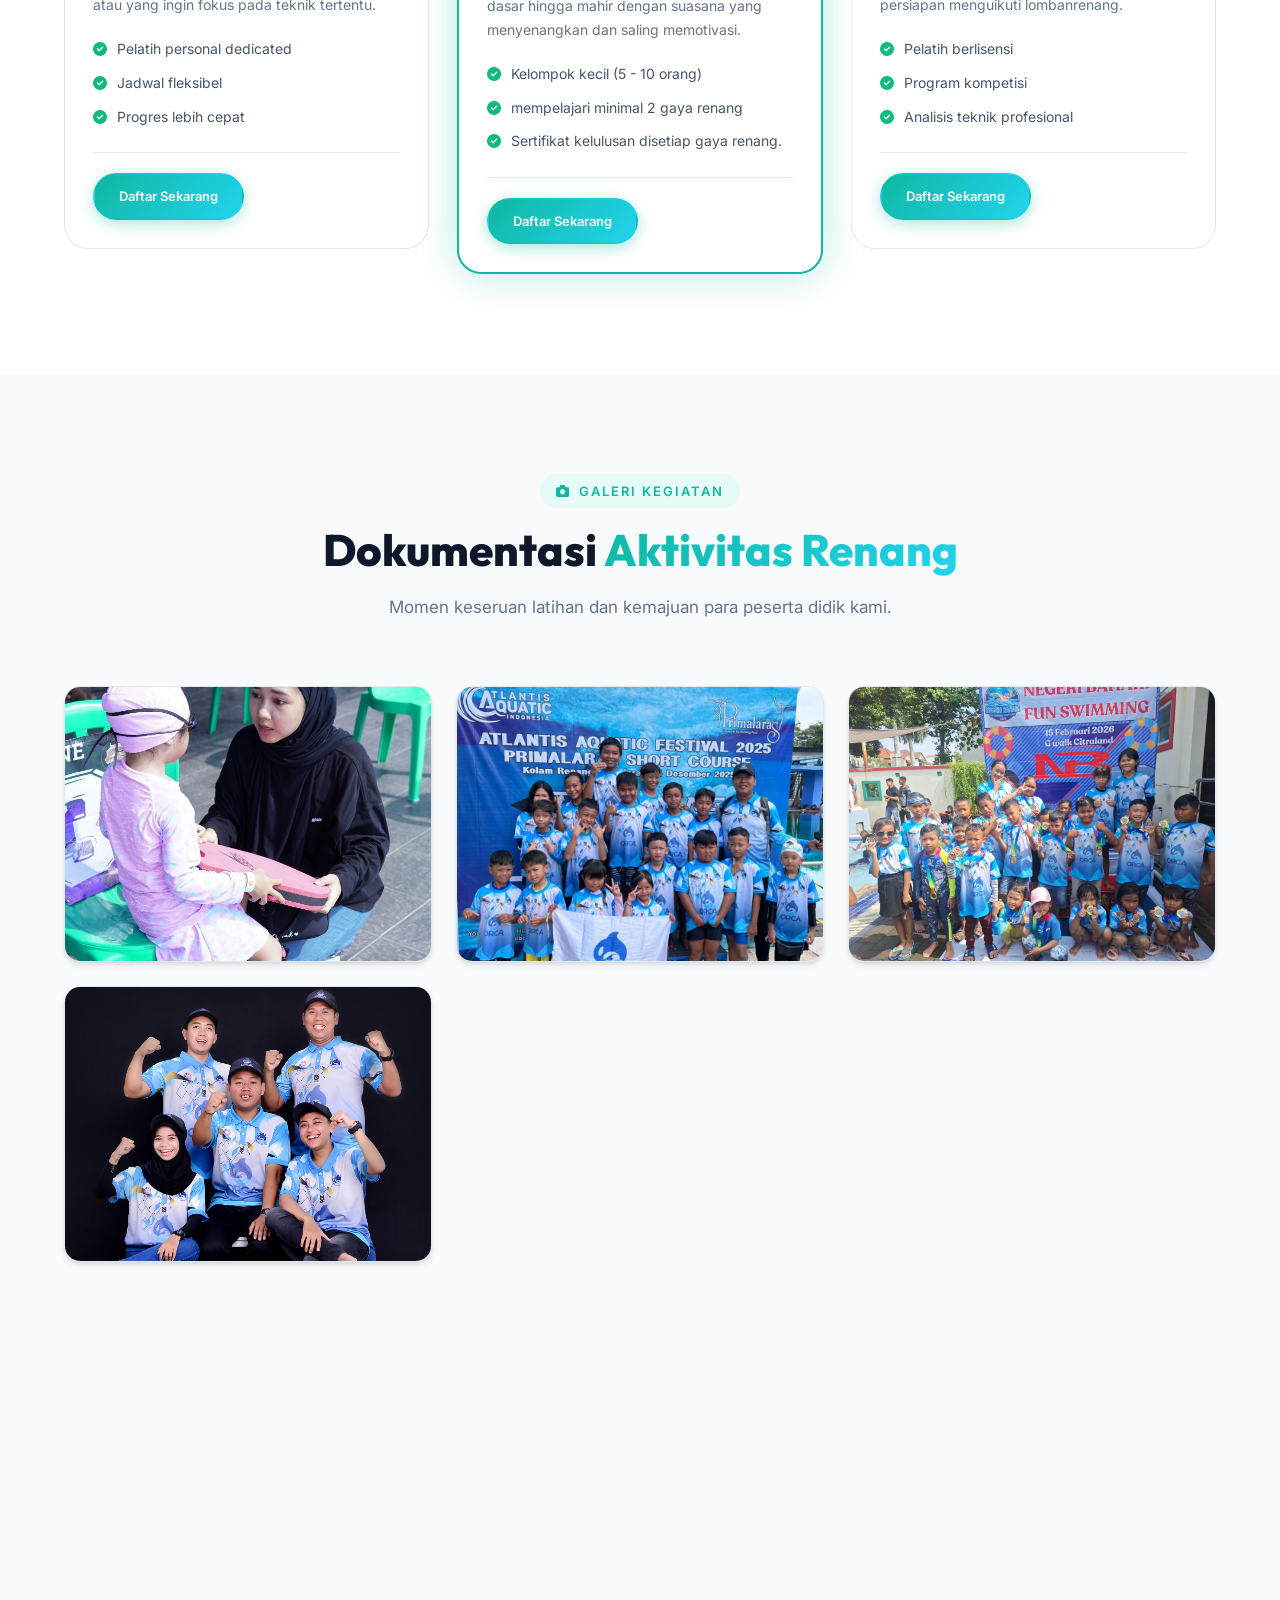
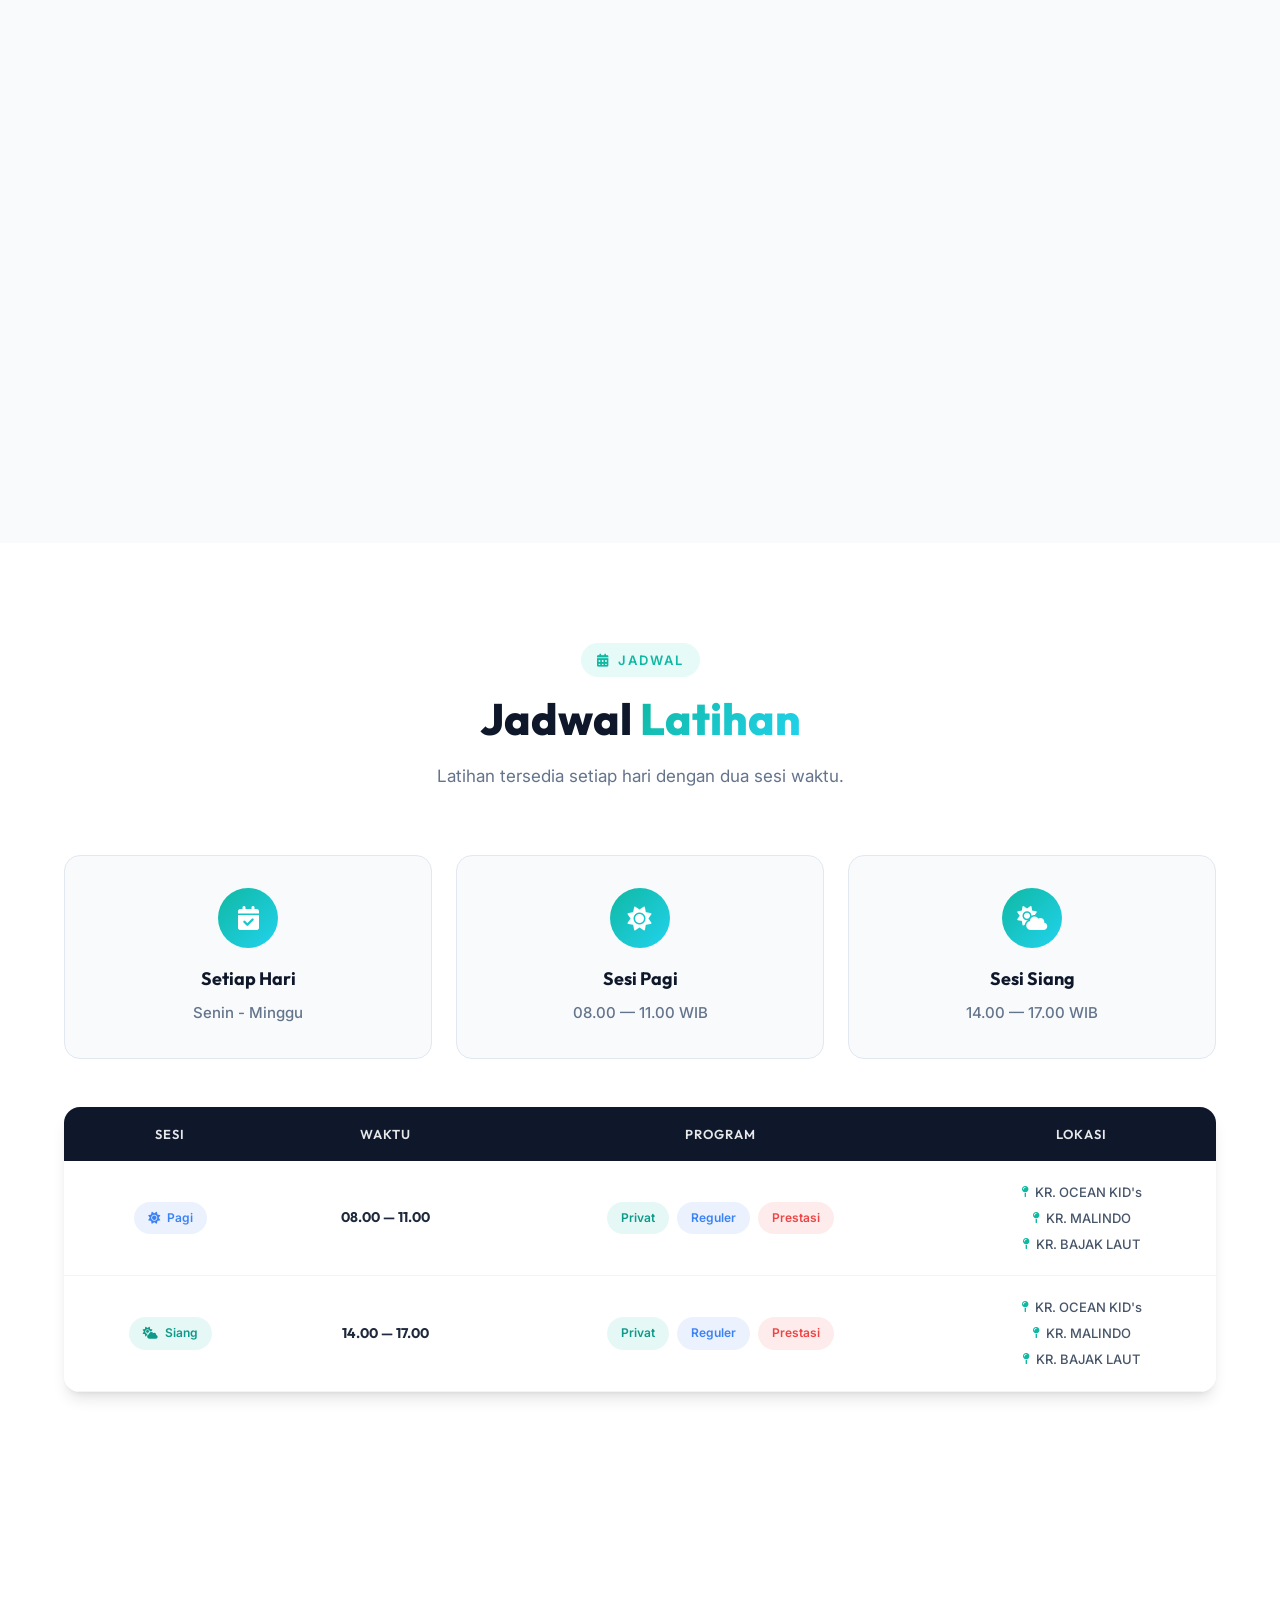
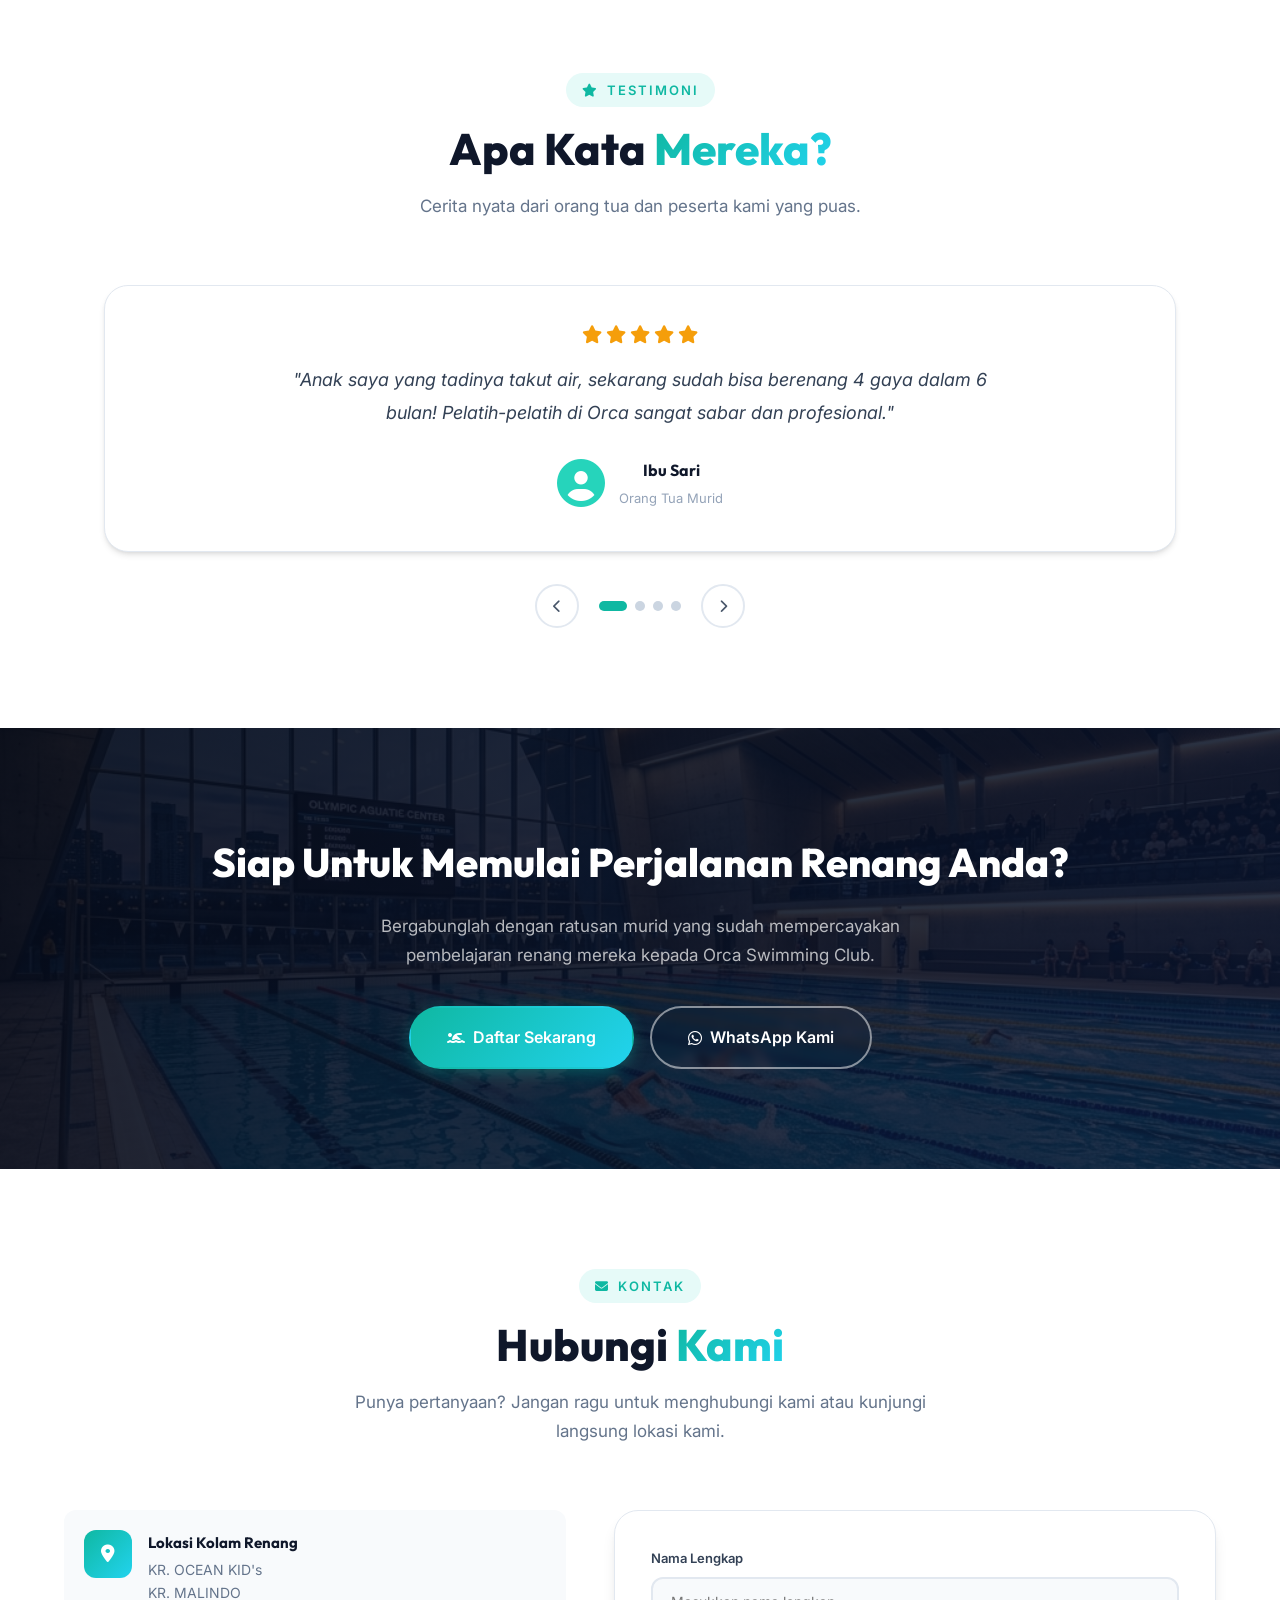
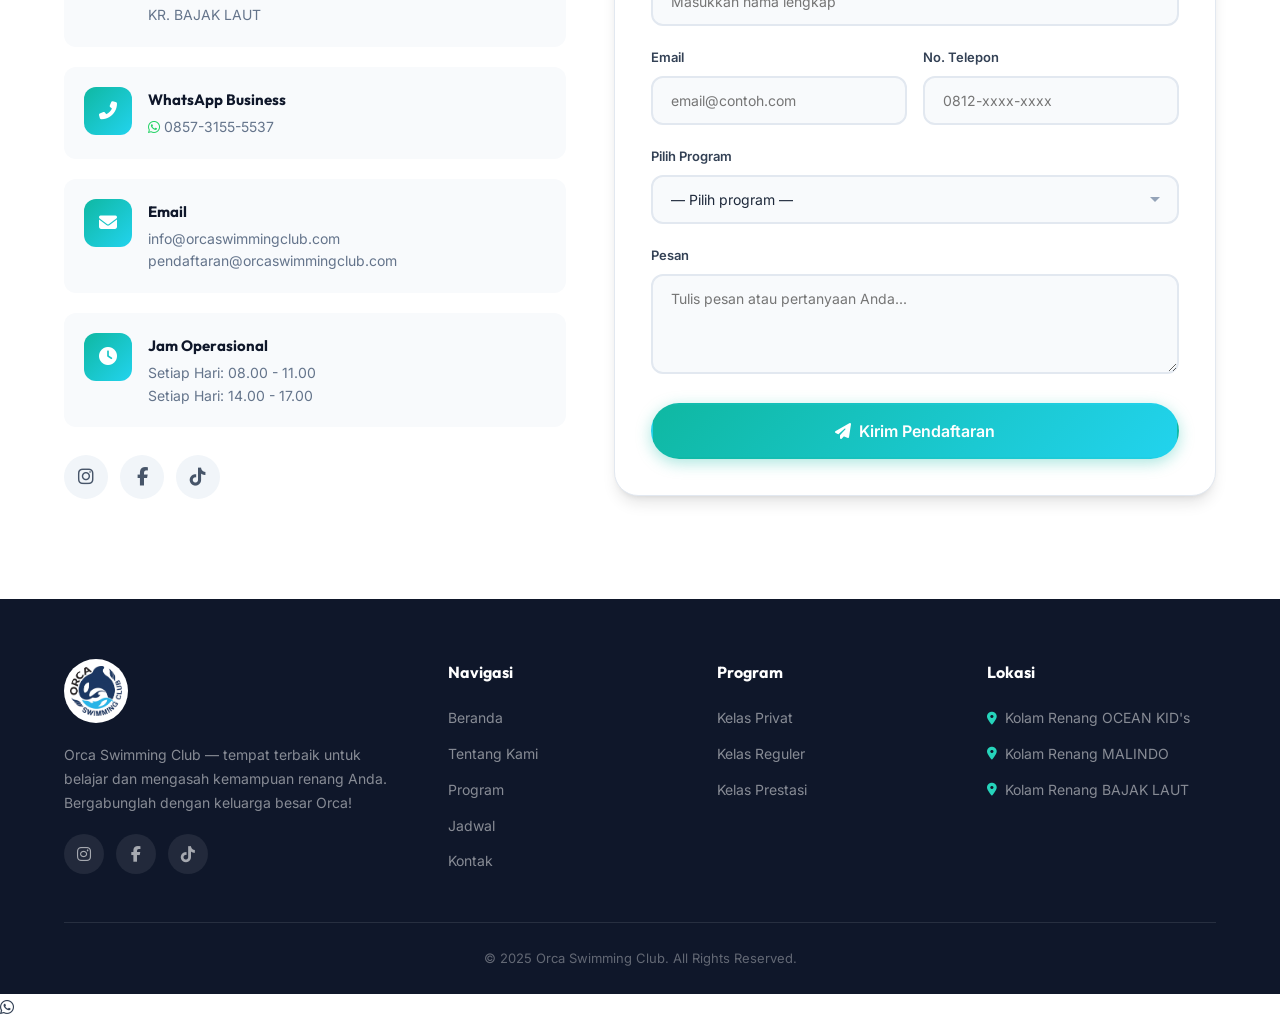
==== commit b11baafb: "Add apple-touch-icon for better logo compatibility" ====
--- a/index.html
+++ b/index.html
@@ -4,8 +4,9 @@
     <meta charset="UTF-8">
     <meta name="viewport" content="width=device-width, initial-scale=1.0">
     <title>Orca Swimming Club — Kursus Renang Terbaik</title>
-    <meta name="description" content="Orca Swimming Club menyediakan kursus renang profesional untuk anak-anak, dewasa, dan atlet kompetitif. Bergabunglah sekarang!">
+    <meta name="description" content="Orca Swimming Club — tempat terbaik untuk belajar dan mengasah kemampuan renang Anda. Bergabunglah dengan keluarga besar Orca!">
     <link rel="icon" href="assets/images/logo.png" type="image/png">
+    <link rel="apple-touch-icon" href="assets/images/logo.png">
     <link rel="preconnect" href="https://fonts.googleapis.com">
     <link rel="preconnect" href="https://fonts.gstatic.com" crossorigin>
     <link href="https://fonts.googleapis.com/css2?family=Inter:wght@300;400;500;600;700;800;900&family=Outfit:wght@400;500;600;700;800&display=swap" rel="stylesheet">
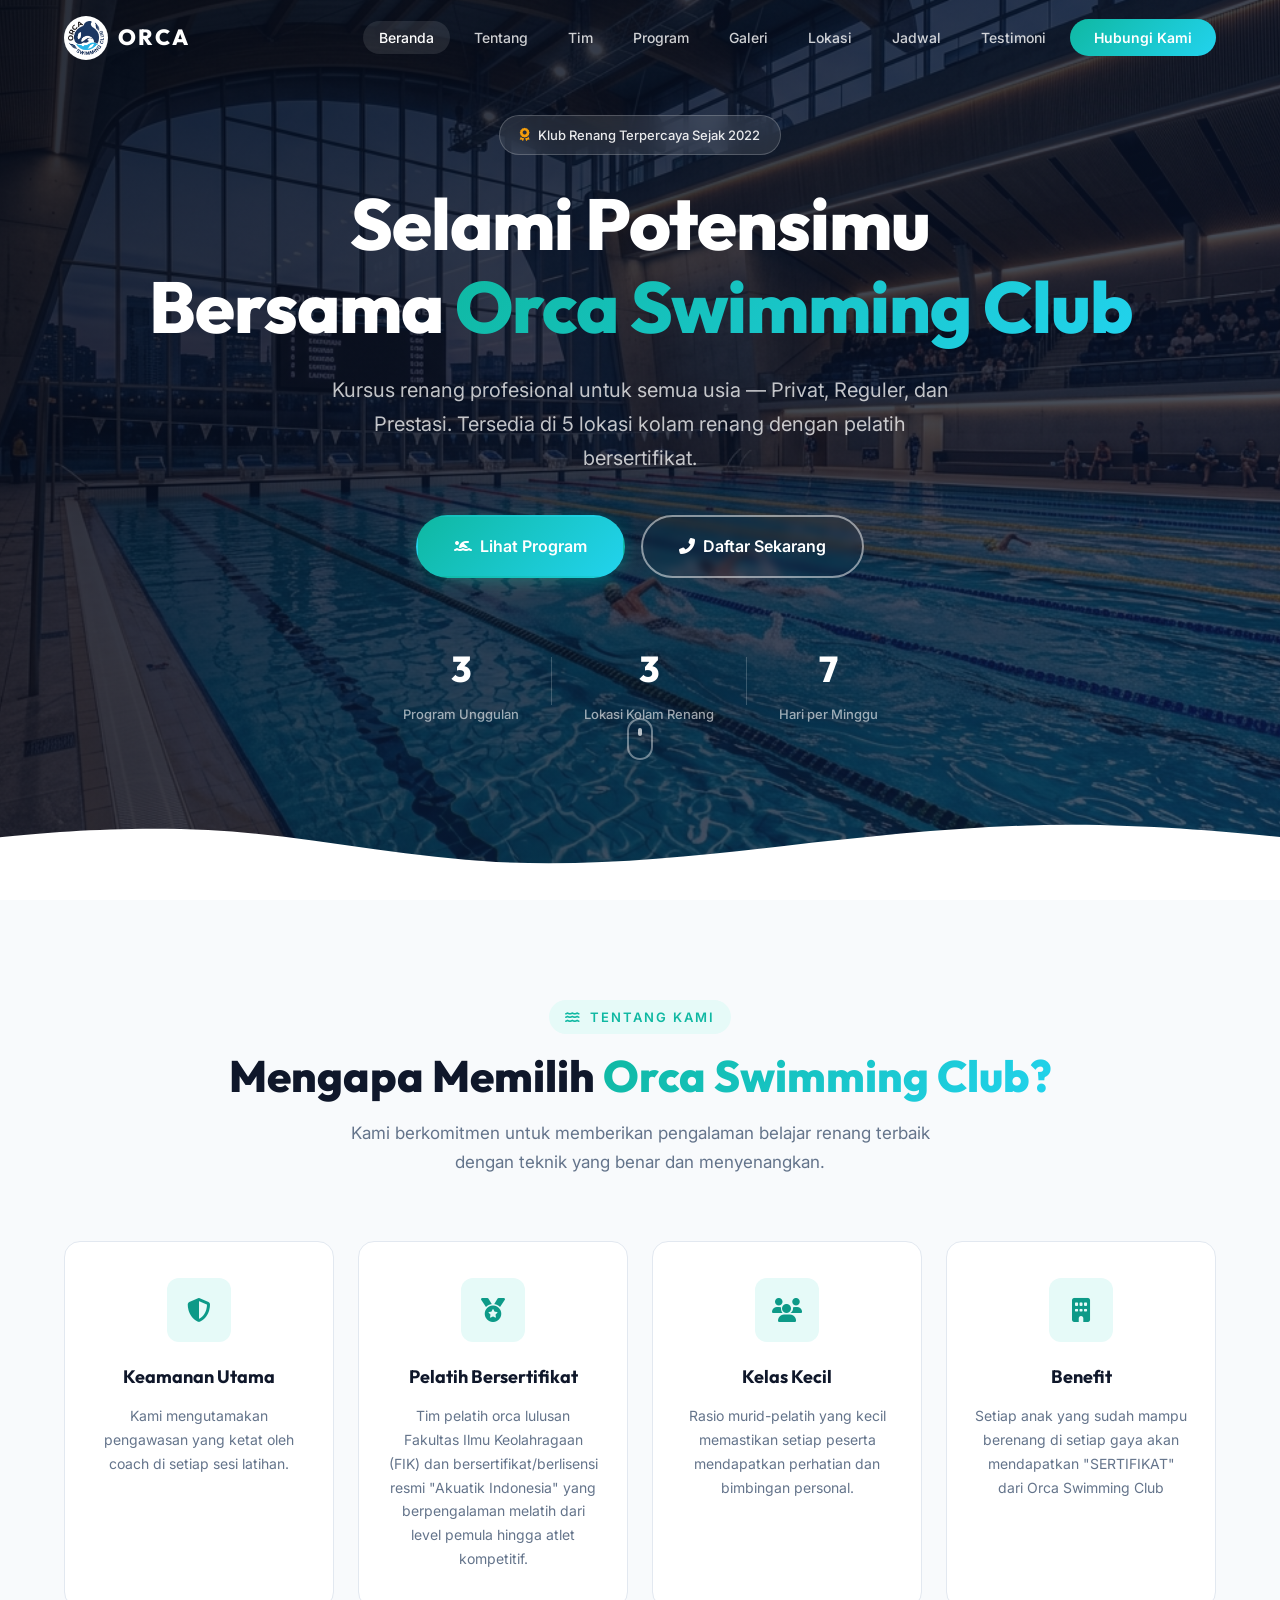
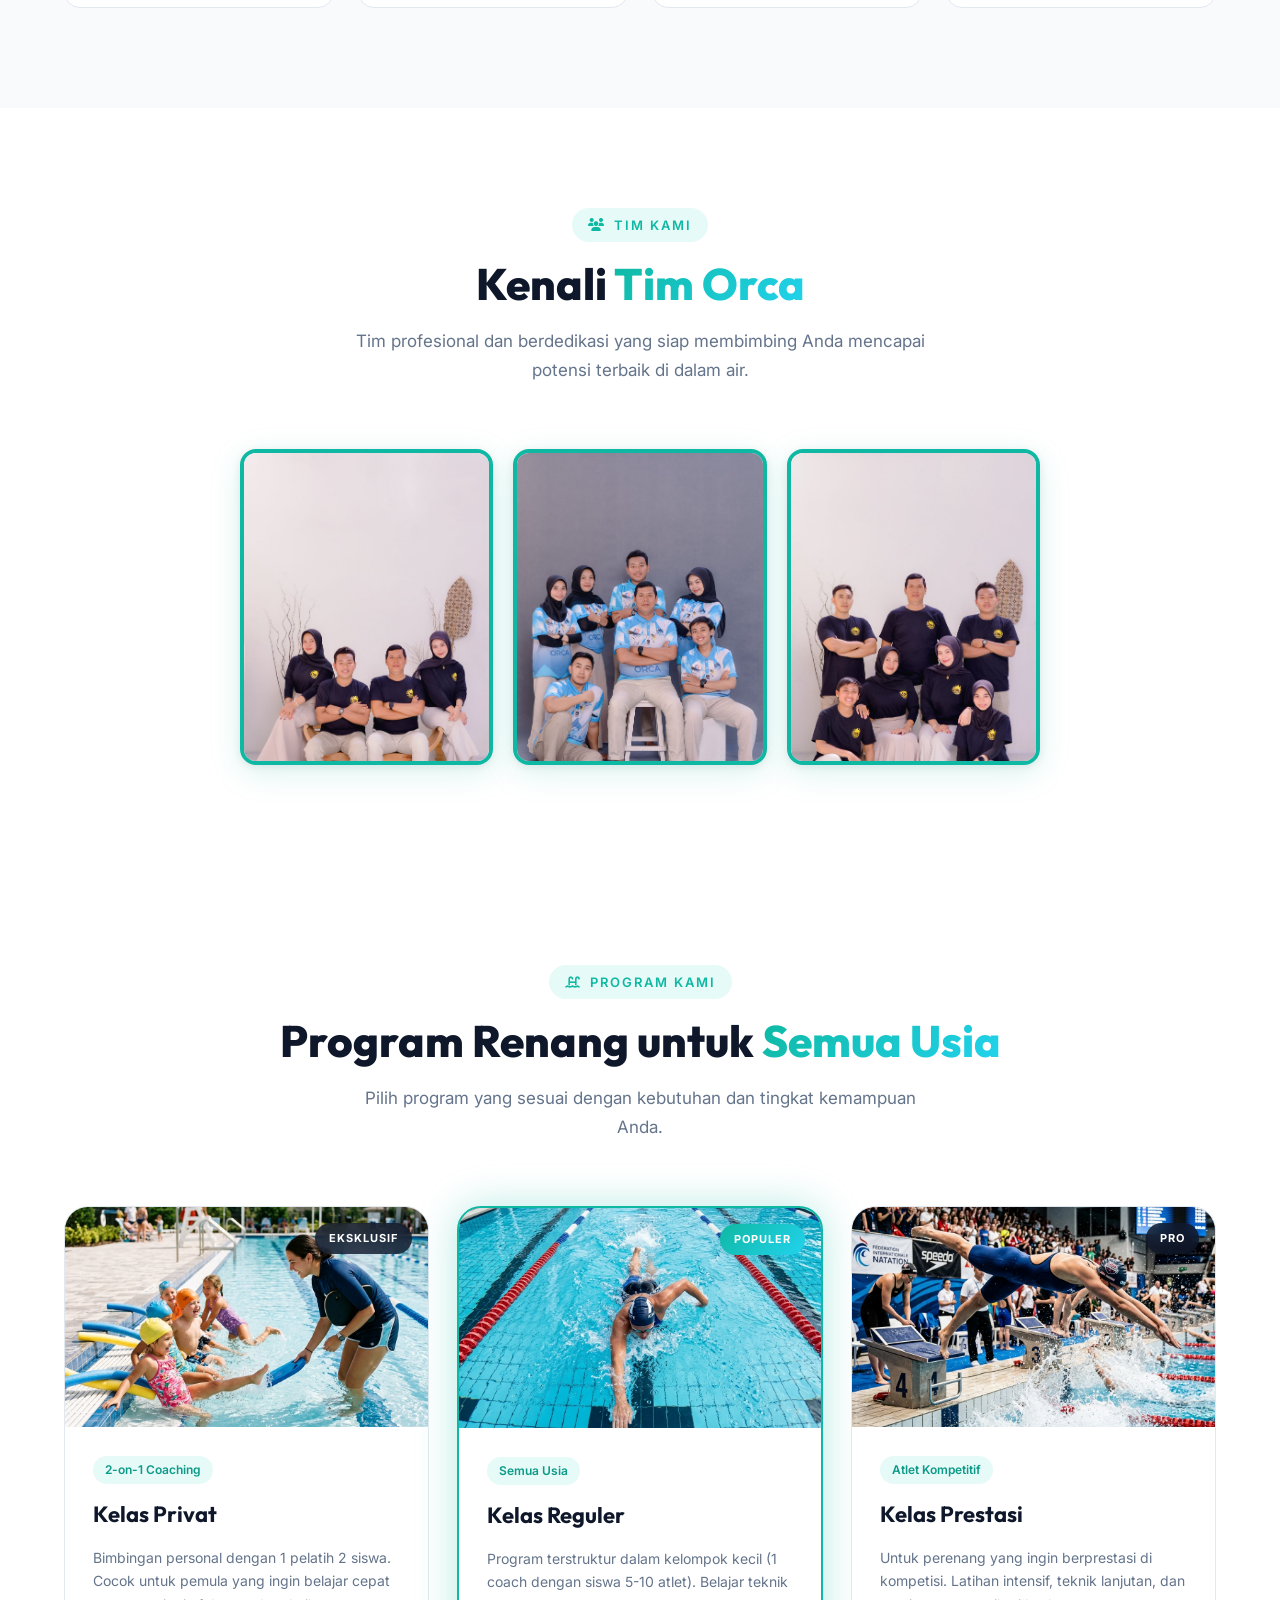
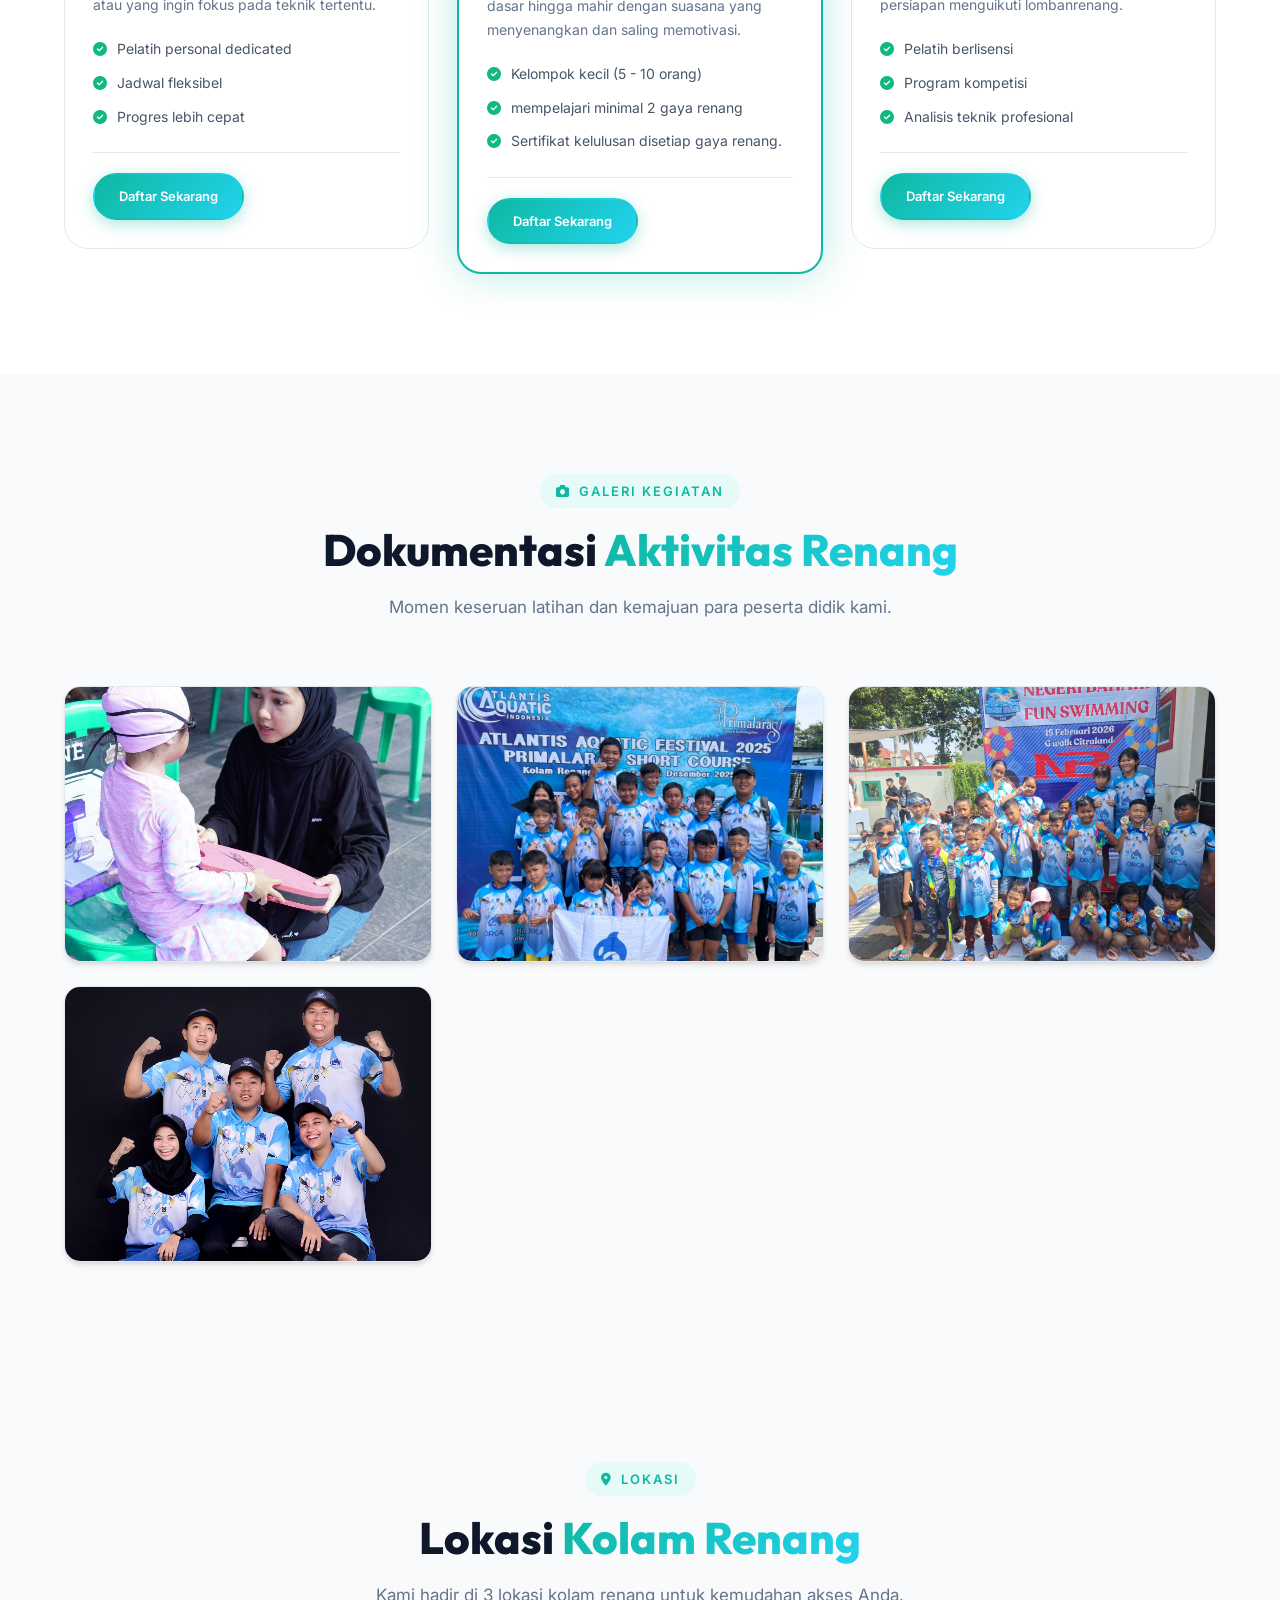
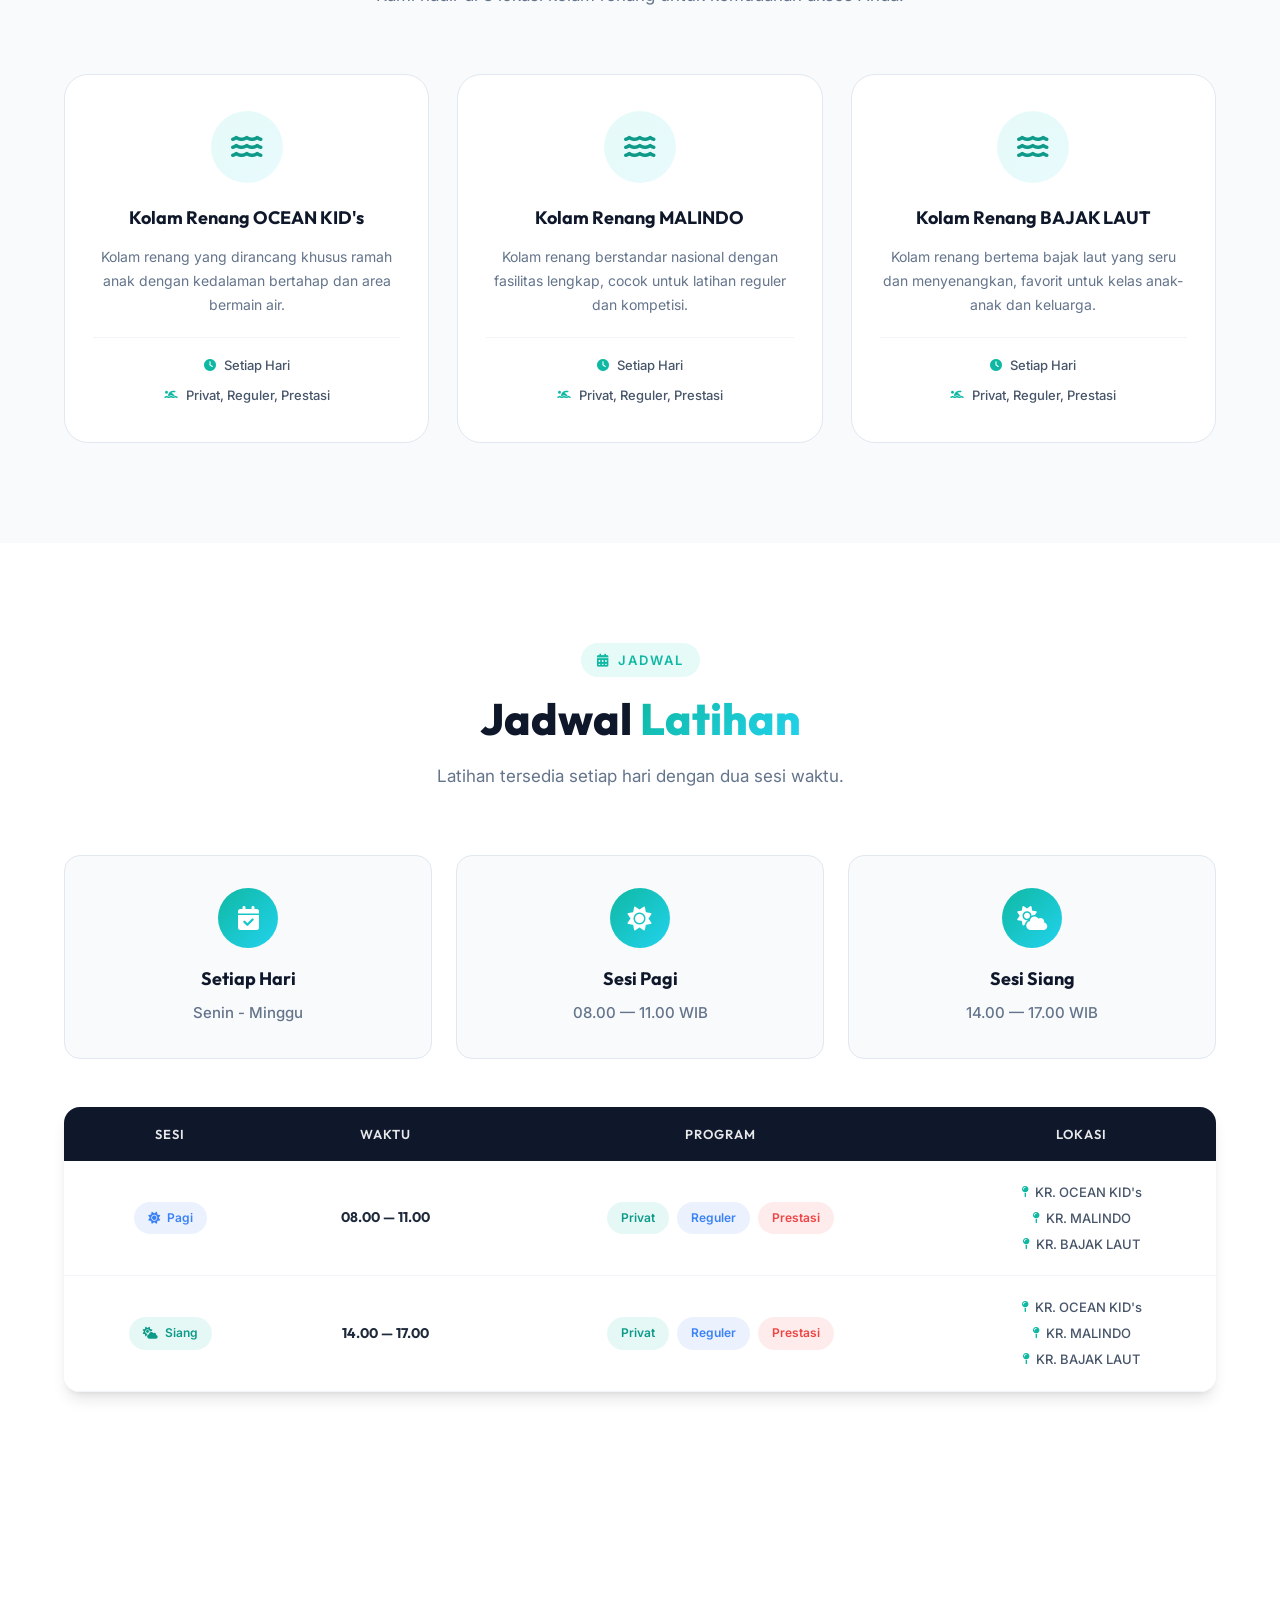
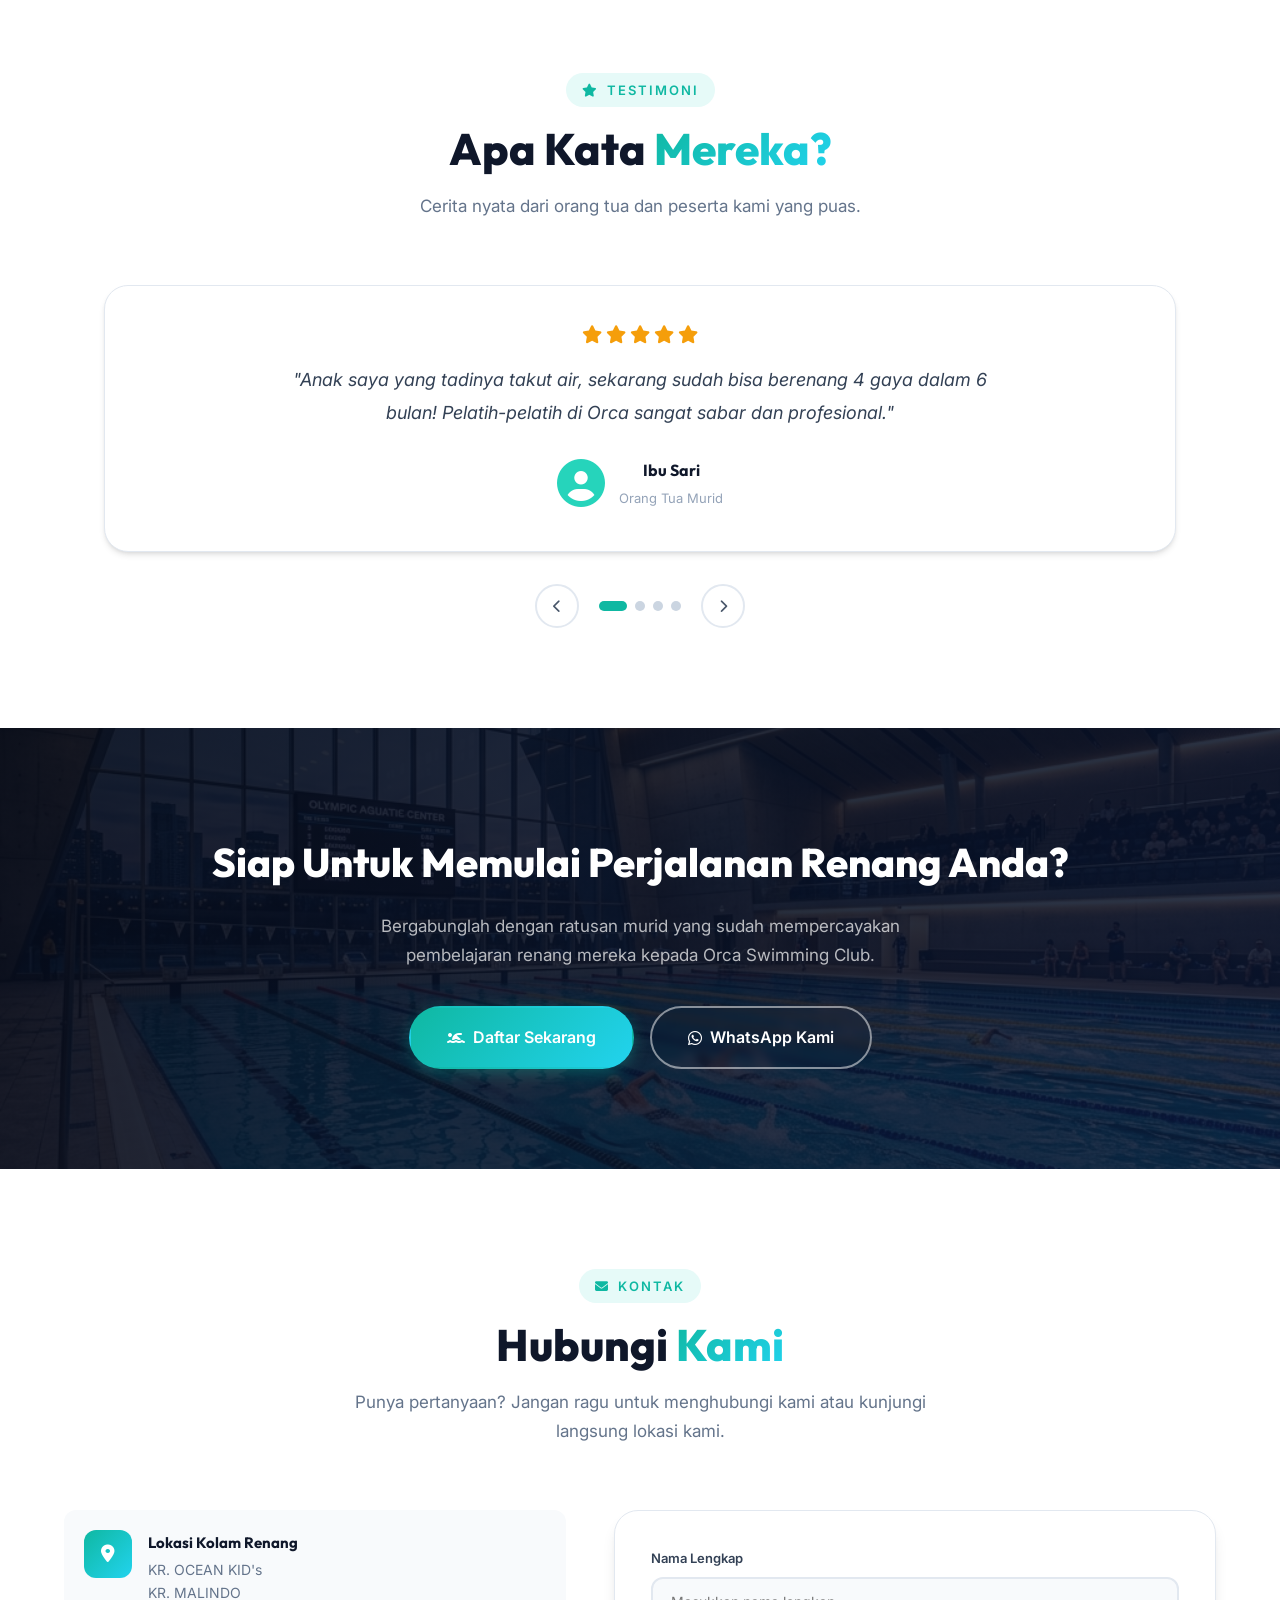
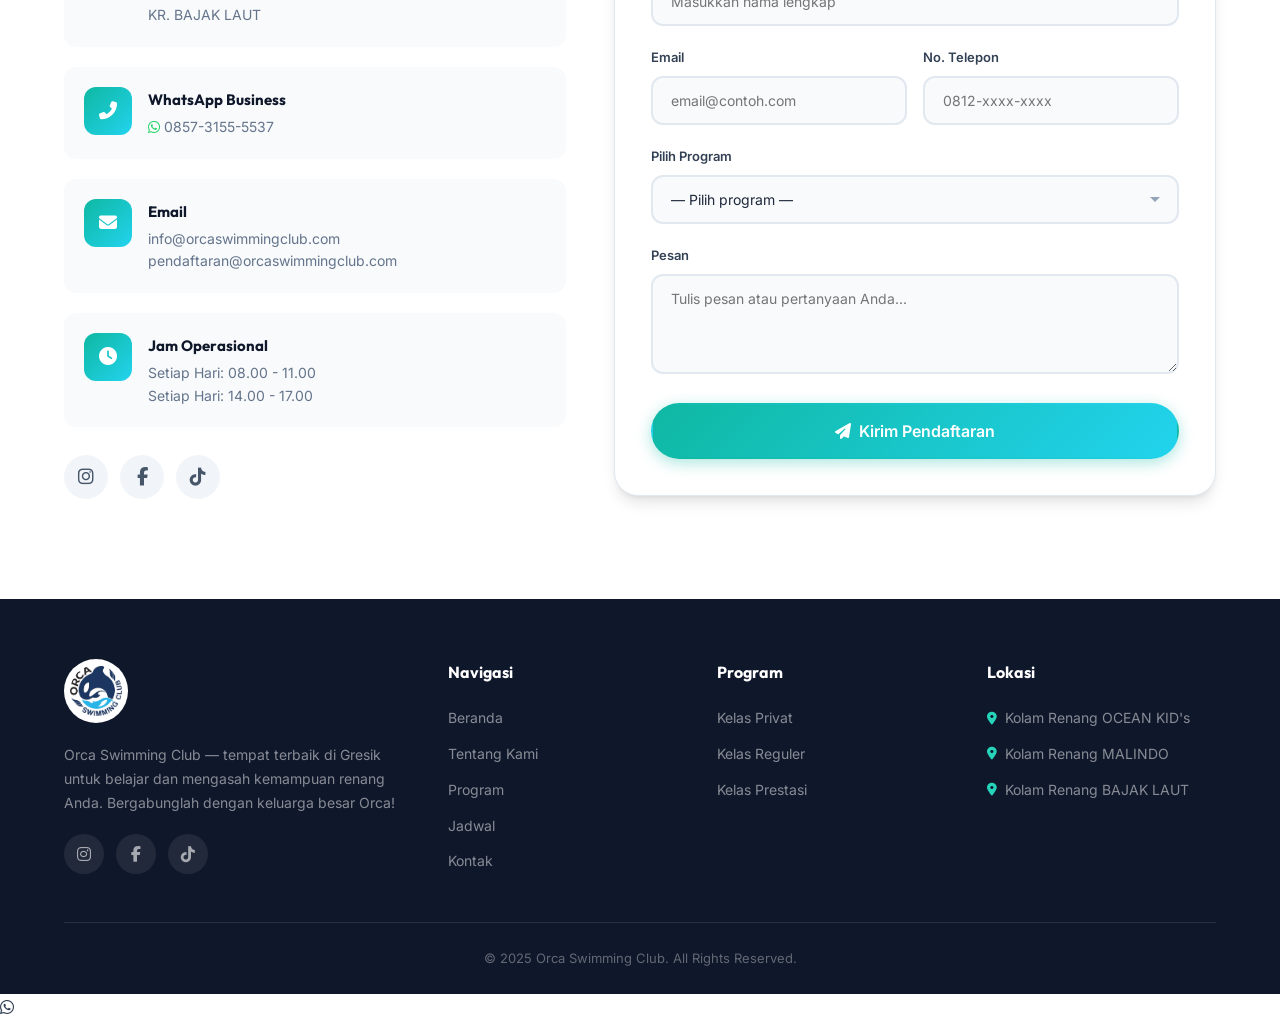
==== commit d622cacf: "Update location to mention Gresik for SEO and clarity" ====
--- a/index.html
+++ b/index.html
@@ -3,8 +3,8 @@
 <head>
     <meta charset="UTF-8">
     <meta name="viewport" content="width=device-width, initial-scale=1.0">
-    <title>Orca Swimming Club — Kursus Renang Terbaik</title>
-    <meta name="description" content="Orca Swimming Club — tempat terbaik untuk belajar dan mengasah kemampuan renang Anda. Bergabunglah dengan keluarga besar Orca!">
+    <title>Orca Swimming Club — Kursus Renang Terbaik di Gresik</title>
+    <meta name="description" content="Orca Swimming Club — tempat terbaik di Gresik untuk belajar dan mengasah kemampuan renang Anda. Bergabunglah dengan keluarga besar Orca!">
     <link rel="icon" href="assets/images/logo.png" type="image/png">
     <link rel="apple-touch-icon" href="assets/images/logo.png">
     <link rel="preconnect" href="https://fonts.googleapis.com">
@@ -66,7 +66,7 @@
             </h1>
             <p class="hero-subtitle" data-animate="fade-up" data-delay="200">
                 Kursus renang profesional untuk semua usia — Privat, Reguler, dan Prestasi. 
-                Tersedia di 3 lokasi kolam renang dengan pelatih bersertifikat.
+                Tersedia di 3 lokasi kolam renang di Gresik dengan pelatih bersertifikat.
             </p>
             <div class="hero-actions" data-animate="fade-up" data-delay="400">
                 <a href="#programs" class="btn btn-primary btn-lg">
@@ -257,7 +257,7 @@
             <div class="section-header" data-animate="fade-up">
                 <span class="section-tag"><i class="fas fa-map-marker-alt"></i> Lokasi</span>
                 <h2 class="section-title">Lokasi <span class="text-gradient">Kolam Renang</span></h2>
-                <p class="section-subtitle">Kami hadir di 3 lokasi kolam renang untuk kemudahan akses Anda.</p>
+                <p class="section-subtitle">Kami hadir di 3 lokasi kolam renang di wilayah Gresik untuk kemudahan akses Anda.</p>
             </div>
             <div class="locations-grid">
                 <div class="location-card" data-animate="fade-up" data-delay="0">
@@ -579,7 +579,7 @@
             <div class="footer-grid">
                 <div class="footer-brand">
                     <img src="assets/images/logo.png" alt="Orca Swimming Club" class="footer-logo">
-                    <p>Orca Swimming Club — tempat terbaik untuk belajar dan mengasah kemampuan renang Anda. Bergabunglah dengan keluarga besar Orca!</p>
+                    <p>Orca Swimming Club — tempat terbaik di Gresik untuk belajar dan mengasah kemampuan renang Anda. Bergabunglah dengan keluarga besar Orca!</p>
                     <div class="footer-socials">
                         <a href="https://www.instagram.com/orca_swimmingclub?igsh=MWRoenN0bnV2b2xkZg==" target="_blank" aria-label="Instagram"><i class="fab fa-instagram"></i></a>
                         <a href="https://www.facebook.com/share/1DsZCvFgyp/" target="_blank" aria-label="Facebook"><i class="fab fa-facebook-f"></i></a>
